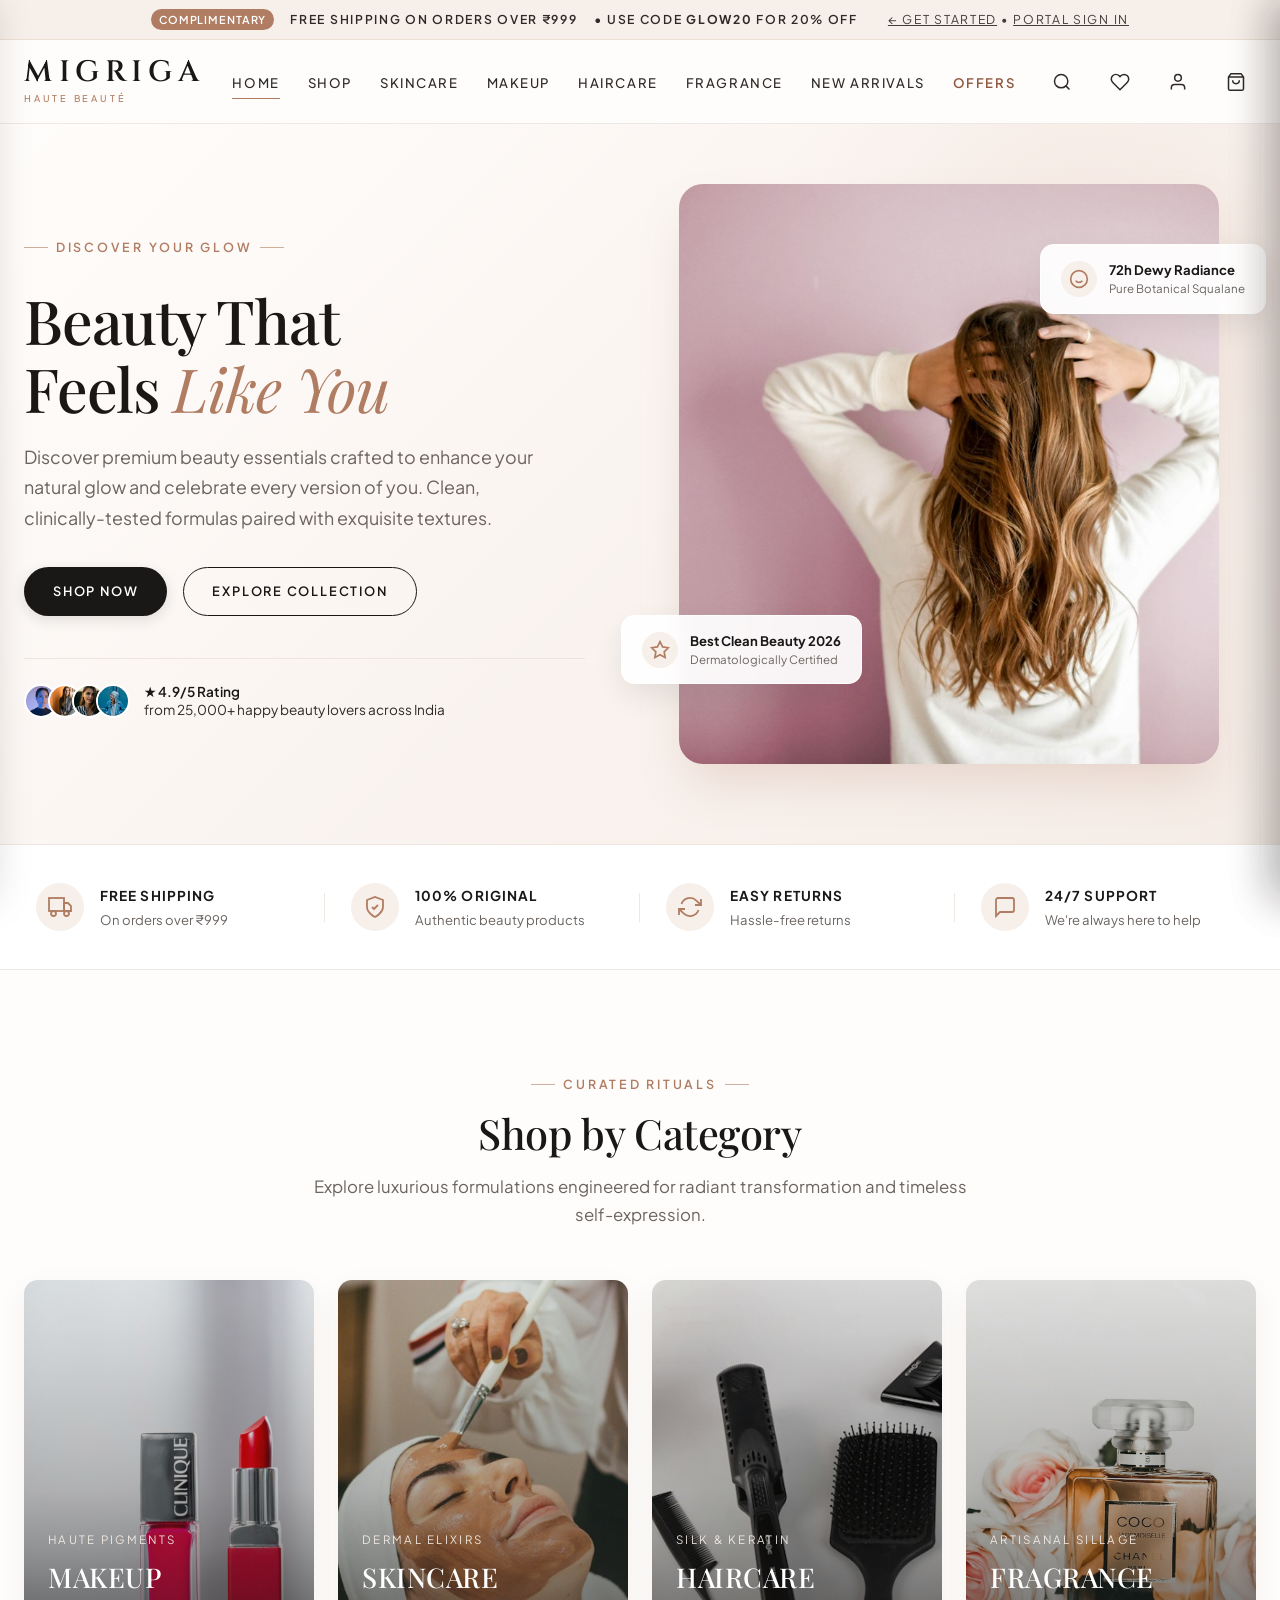
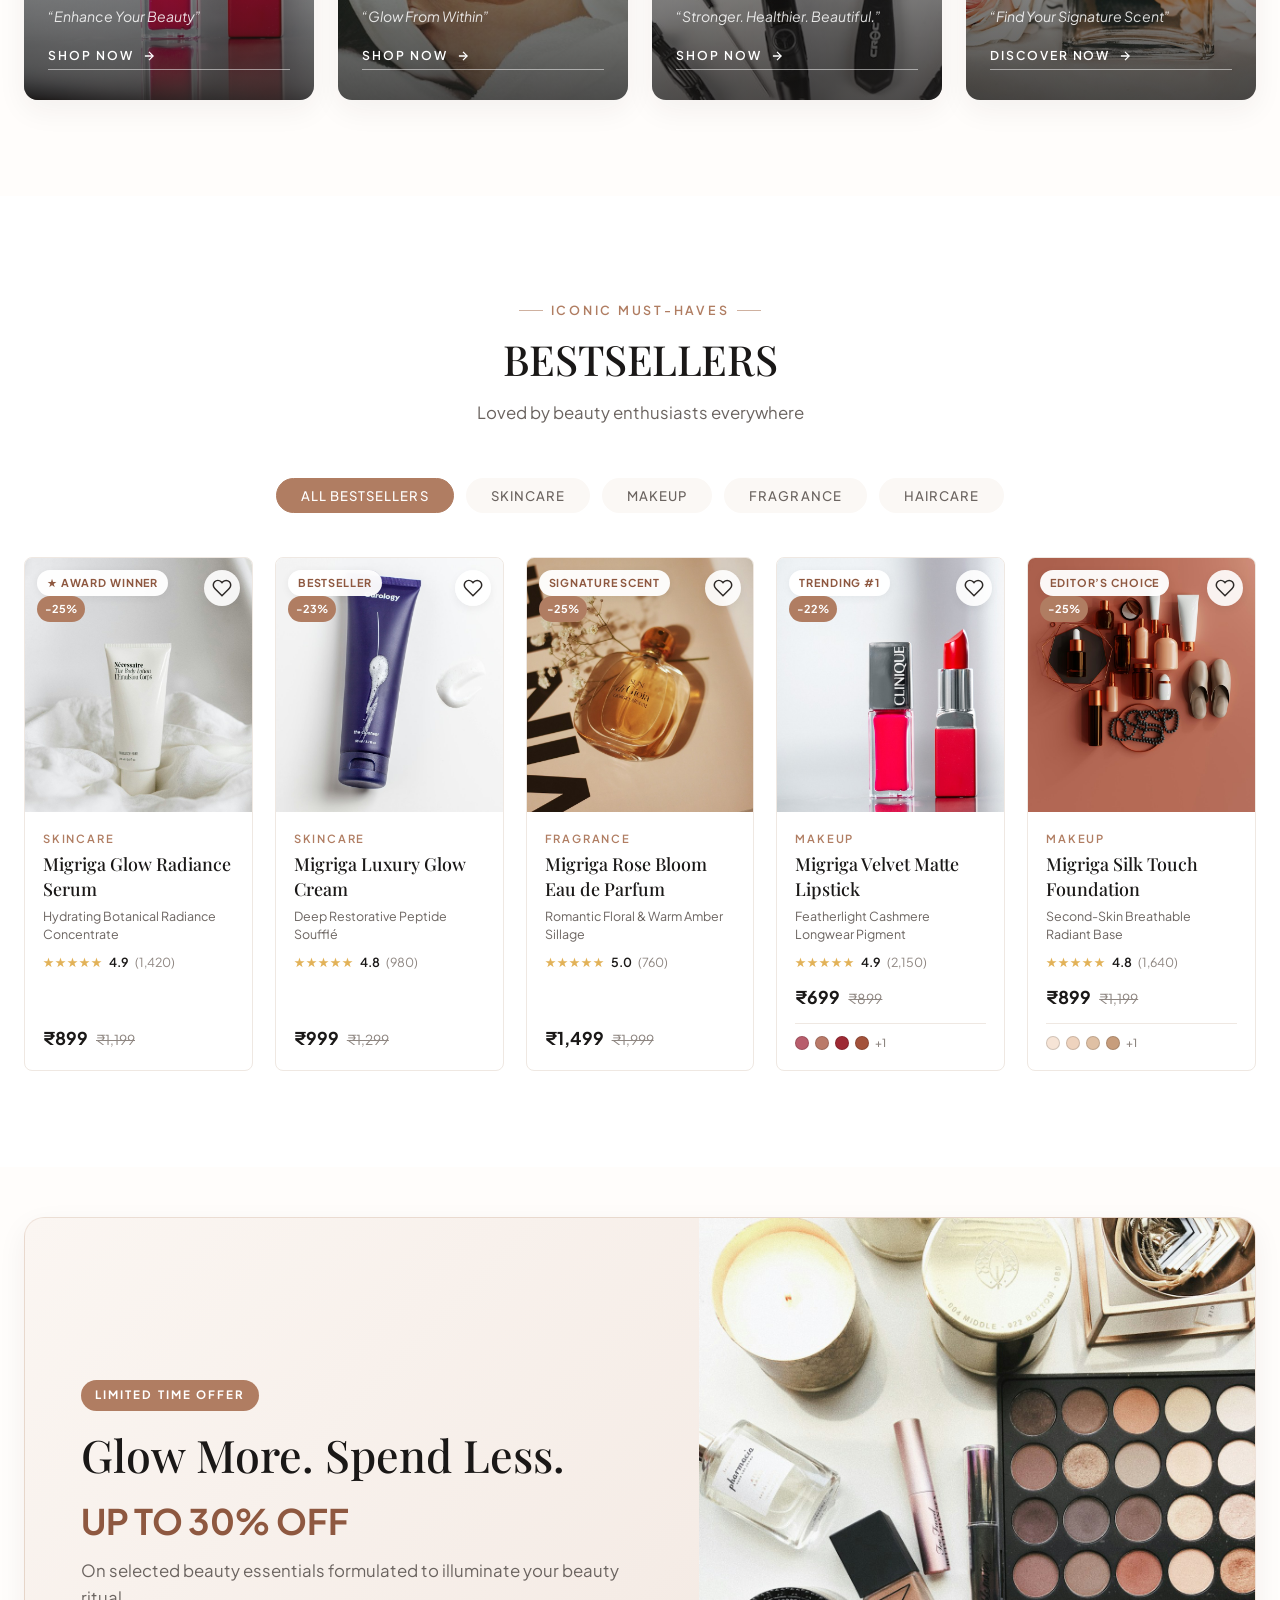
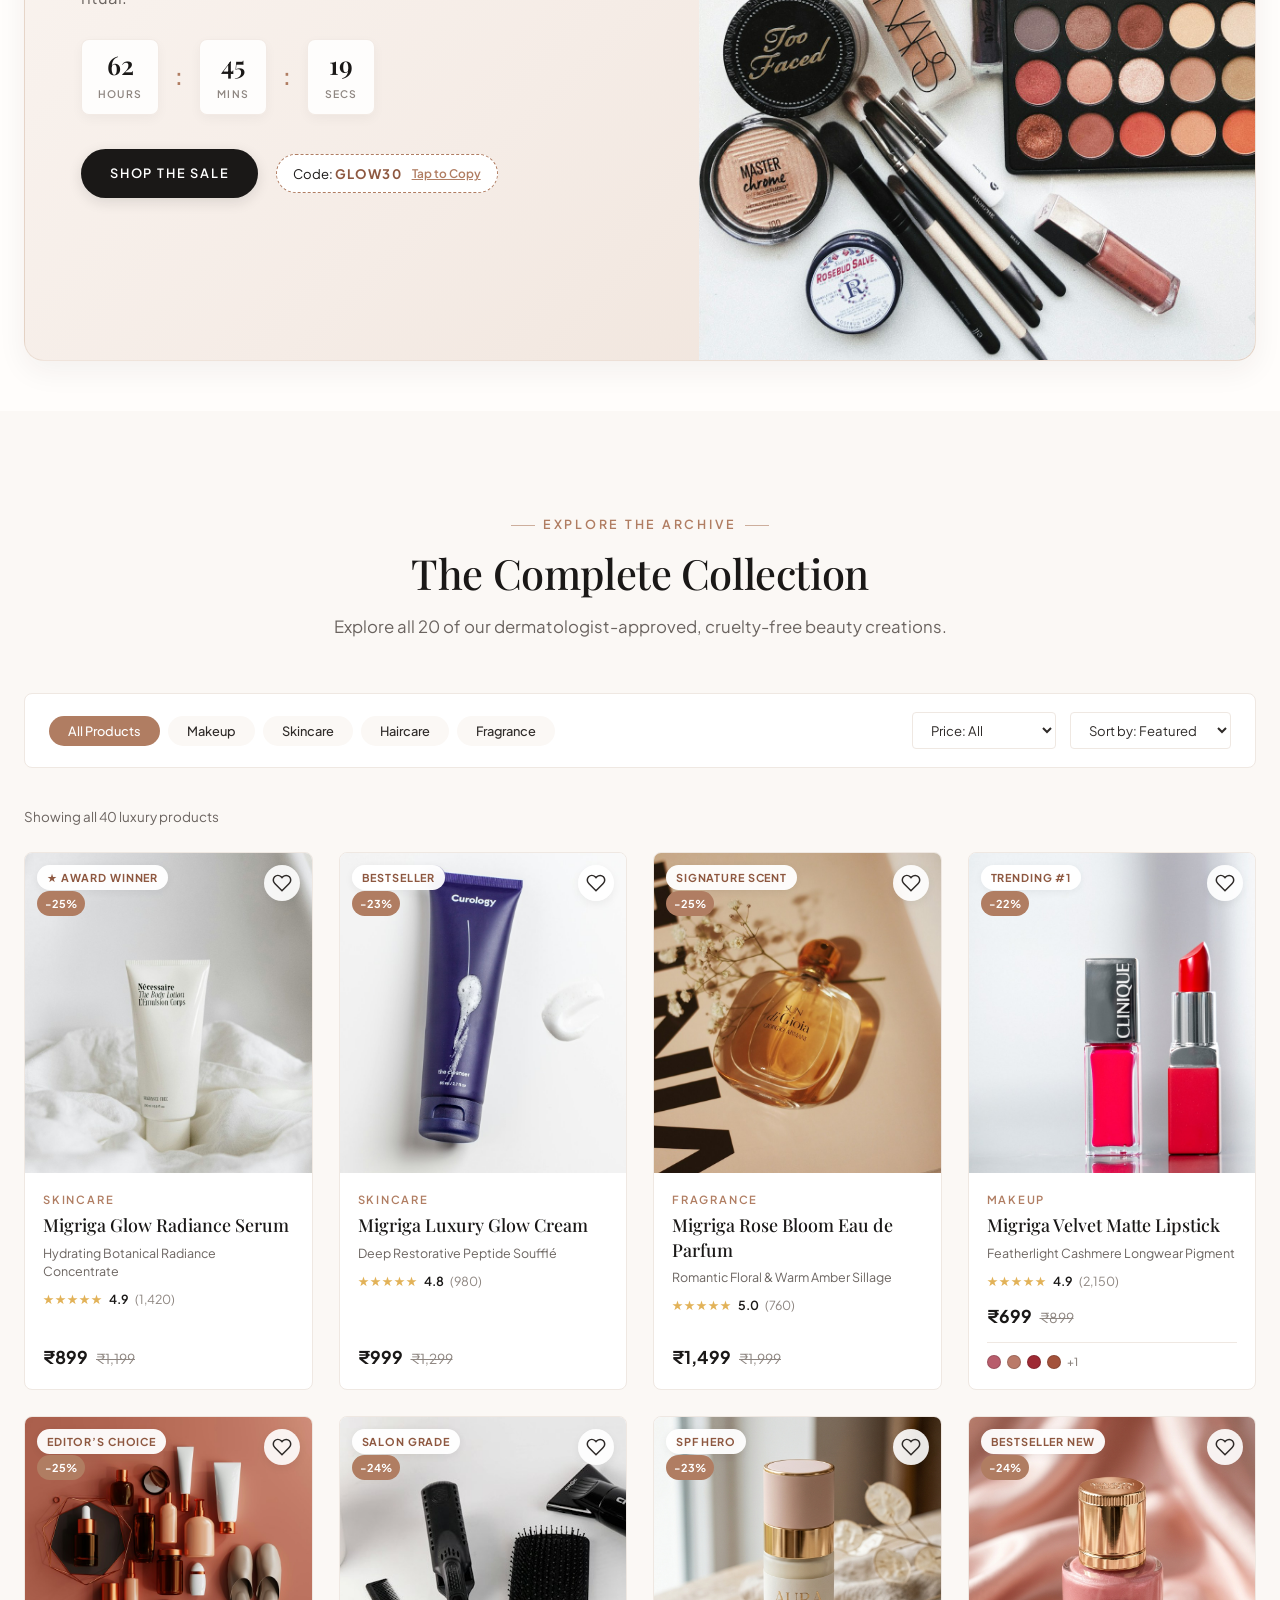
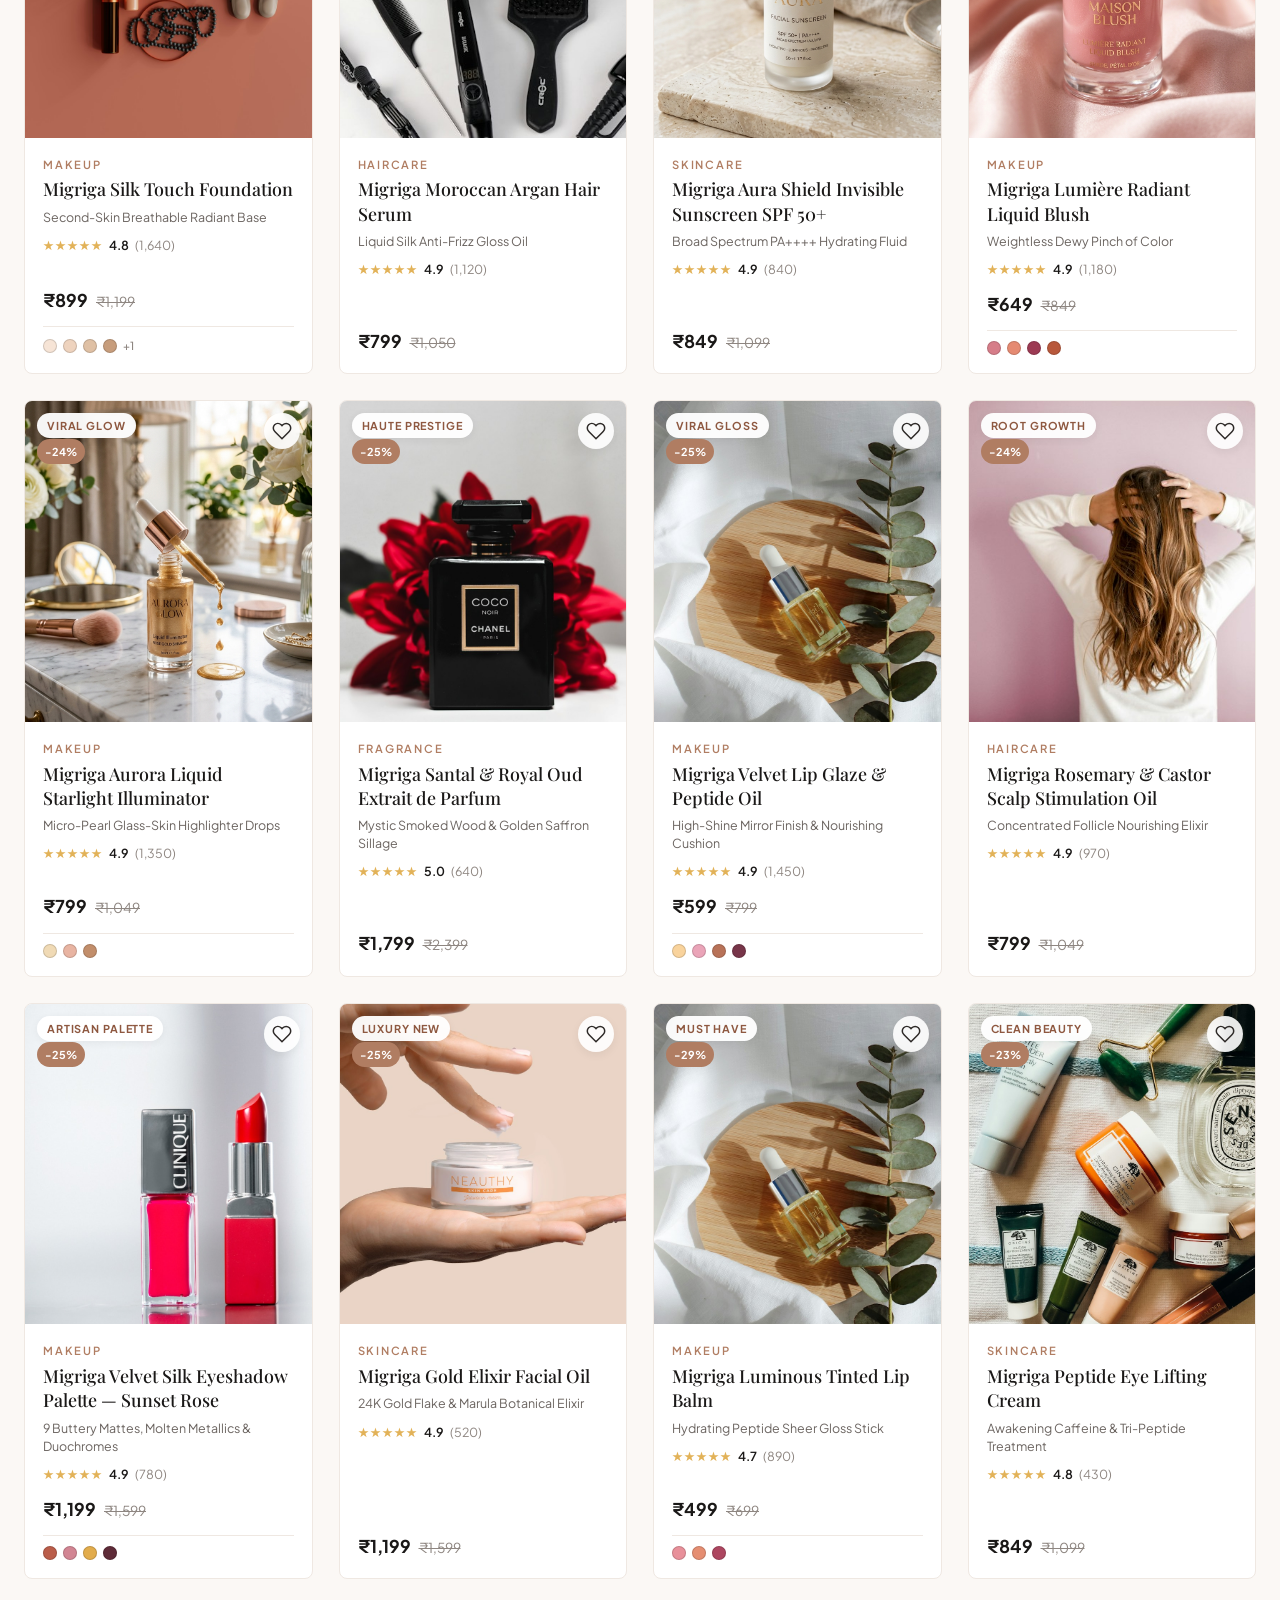
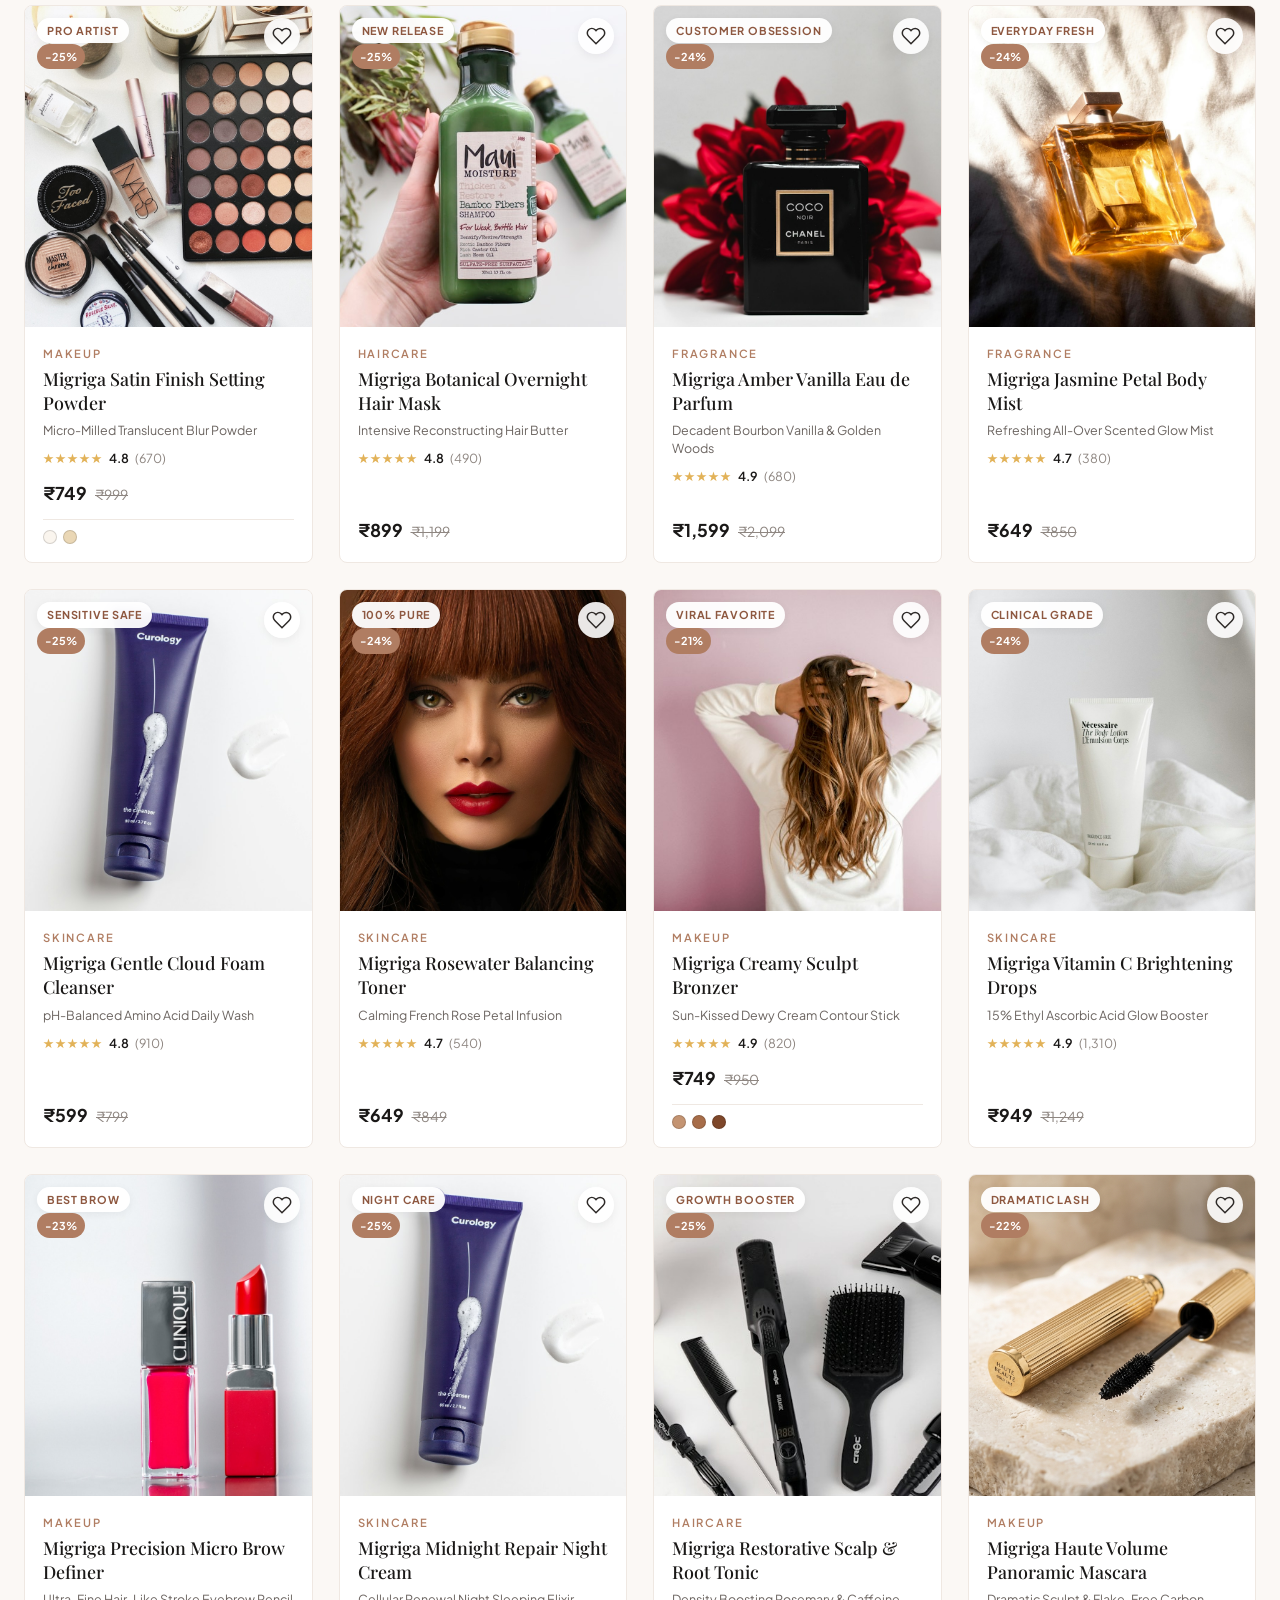
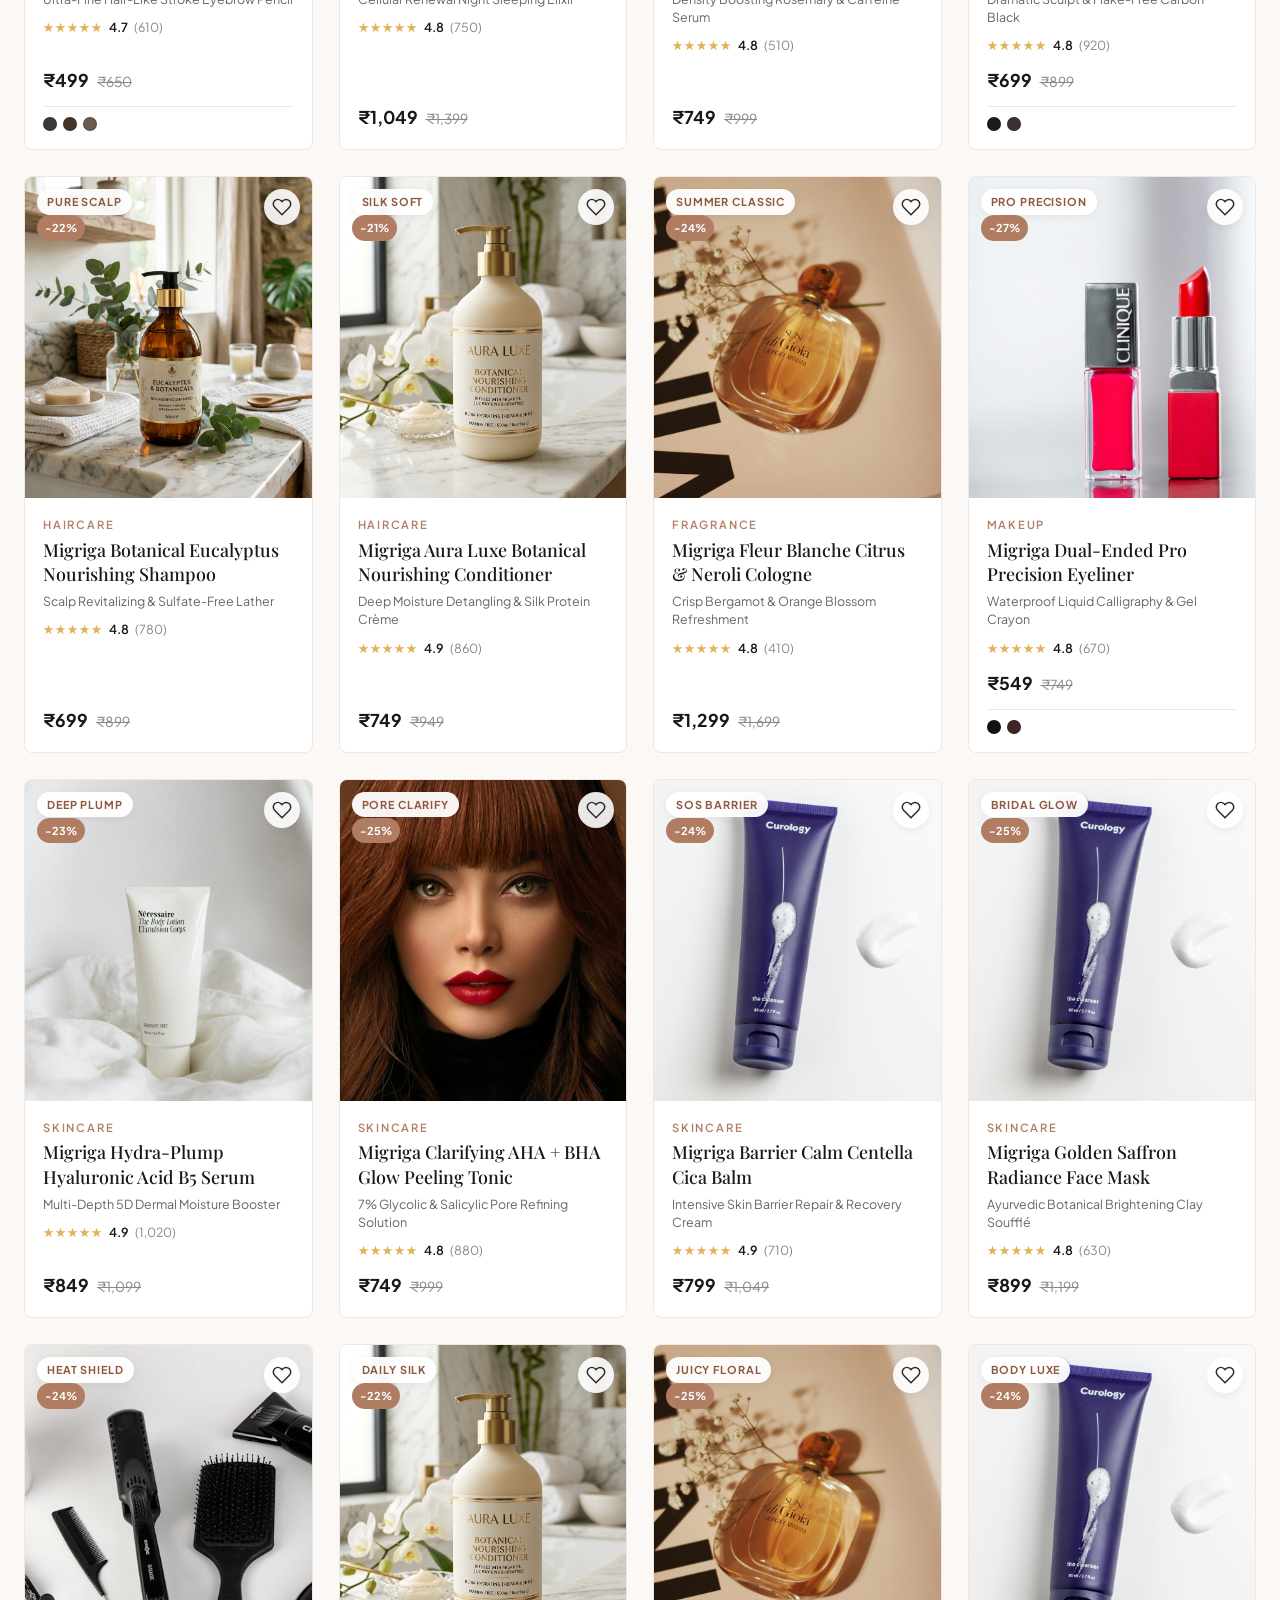
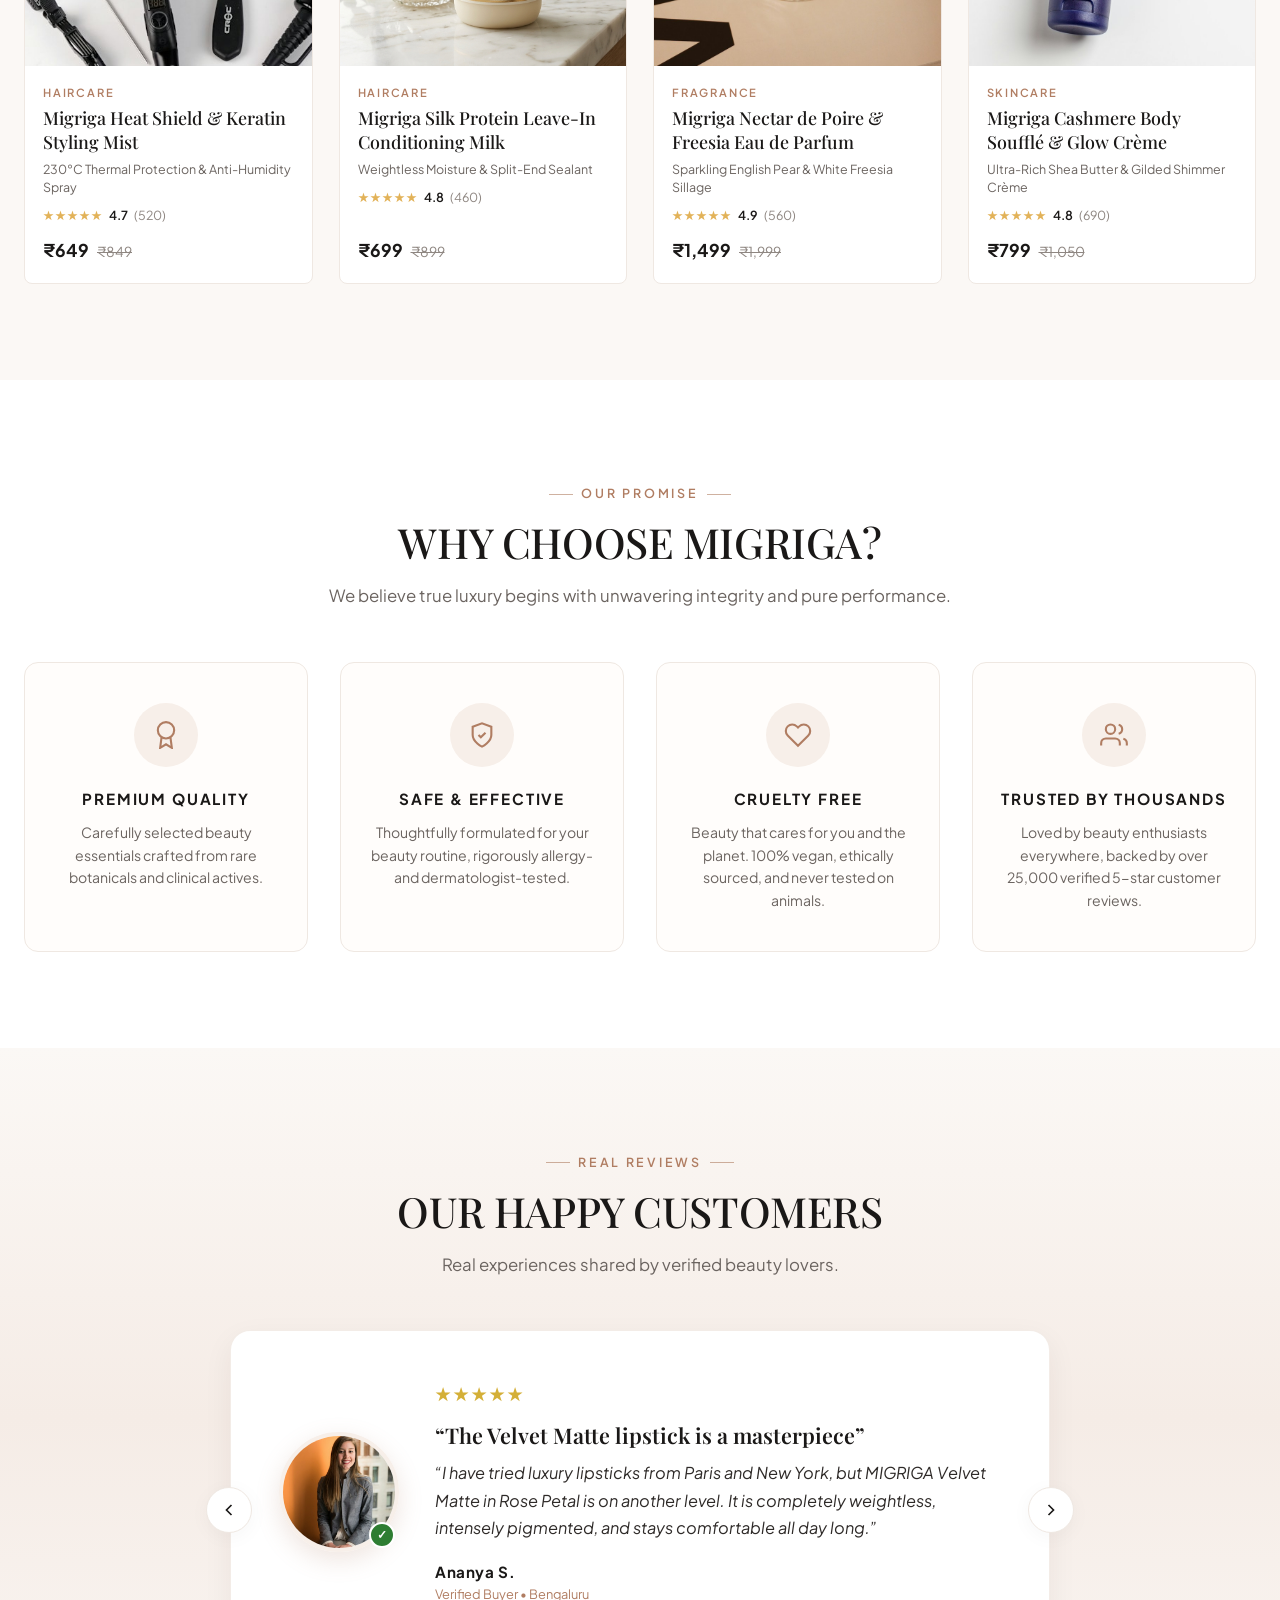
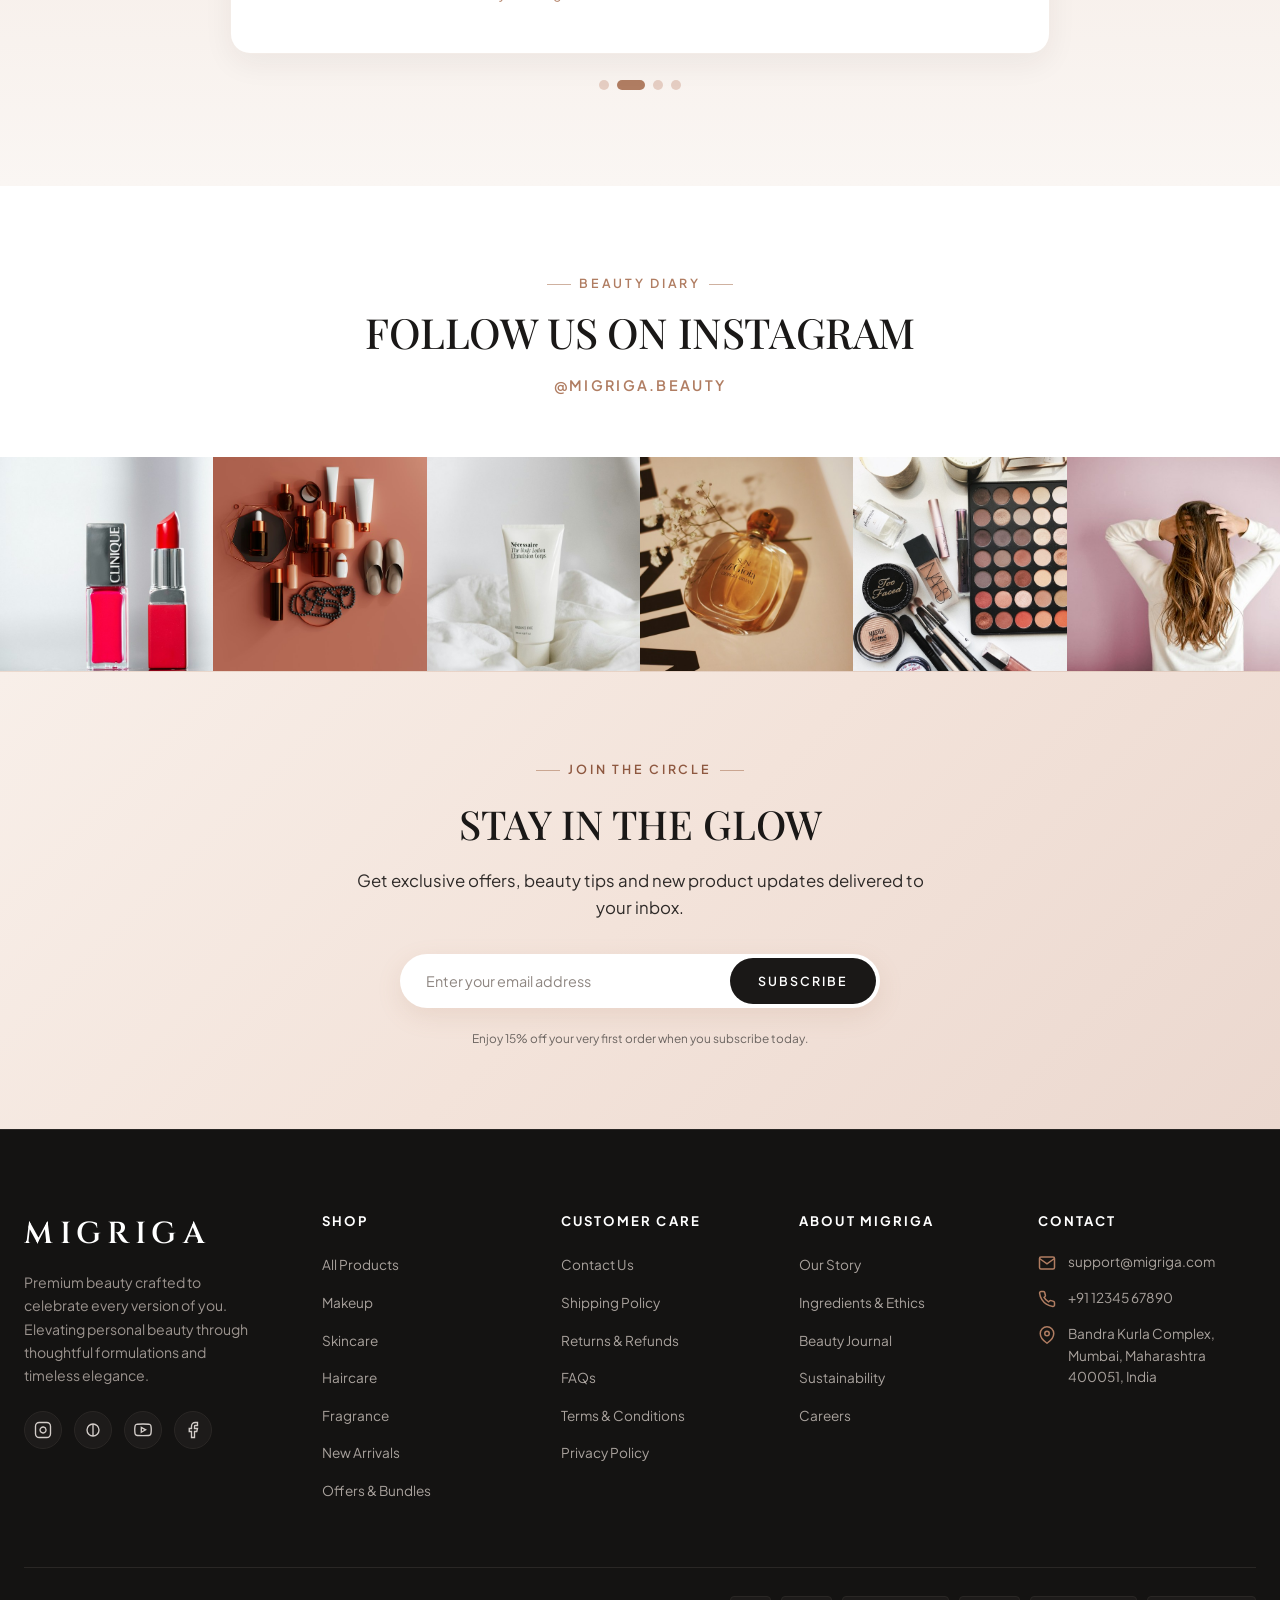
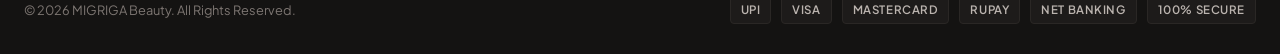
==== index.html @ 1e21fccb "Initial commit - Migriga Beauty" ====
<!DOCTYPE html>
<html lang="en">
<head>
  <meta charset="UTF-8" />
  <meta name="viewport" content="width=device-width, initial-scale=1.0" />
  <title>MIGRIGA | Haute Beauté & Premium Makeup</title>
  <meta name="description" content="Discover MIGRIGA luxury makeup, skincare, haircare, and fragrances. Crafted to enhance your natural glow with clean, high-performance formulations." />
  
  <!-- Favicon -->
  <link rel="icon" href="data:image/svg+xml,<svg xmlns=%22http://www.w3.org/2000/svg%22 viewBox=%220 0 100 100%22><text y=%22.9em%22 font-size=%2290%22>✨</text></svg>">

  <!-- Stylesheets -->
  <link rel="stylesheet" href="css/style.css" />
  <link rel="stylesheet" href="css/components.css" />
  <link rel="stylesheet" href="css/responsive.css" />
</head>
<body>

  <!-- ========================================================================
       TOP PROMOTIONAL ANNOUNCEMENT BAR
       ======================================================================== -->
  <aside class="announcement-bar" role="region" aria-label="Promotions">
    <div class="container">
      <div class="bar-inner">
        <span class="bar-tag">Complimentary</span>
        <span>FREE SHIPPING ON ORDERS OVER ₹999</span>
        <span class="desktop-only">• USE CODE <strong>GLOW20</strong> FOR 20% OFF</span>
        <span style="margin-left: 14px; font-weight: normal; opacity: 0.9;">
          <a href="/welcome.html" style="text-decoration: underline;">← Get Started</a> • 
          <a href="/login.html" style="text-decoration: underline;">Portal Sign In</a>
        </span>
      </div>
    </div>
  </aside>

  <!-- ========================================================================
       CLEAN NAVIGATION BAR
       ======================================================================== -->
  <header class="main-header" id="main-header">
    <div class="container header-container">
      <!-- Mobile Hamburger Toggle -->
      <button class="mobile-menu-btn" id="mobile-menu-toggle" aria-label="Toggle navigation menu">
        <svg width="24" height="24" viewBox="0 0 24 24" fill="none" stroke="currentColor" stroke-width="1.8">
          <line x1="3" y1="12" x2="21" y2="12"></line>
          <line x1="3" y1="6" x2="21" y2="6"></line>
          <line x1="3" y1="18" x2="21" y2="18"></line>
        </svg>
      </button>

      <!-- Brand Logo -->
      <a href="#hero" class="brand-logo-link" aria-label="MIGRIGA Beauty Homepage">
        <span class="brand-logo">MIGRIGA</span>
        <span class="brand-tagline">HAUTE BEAUTÉ</span>
      </a>

      <!-- Desktop Navigation Links -->
      <nav class="main-nav" aria-label="Primary Navigation">
        <ul class="nav-list">
          <li class="nav-item"><a href="#hero" class="nav-link active">HOME</a></li>
          <li class="nav-item"><a href="#shop" class="nav-link">SHOP</a></li>
          <li class="nav-item"><a href="#categories" class="nav-link" data-cat-trigger="skincare">SKINCARE</a></li>
          <li class="nav-item"><a href="#categories" class="nav-link" data-cat-trigger="makeup">MAKEUP</a></li>
          <li class="nav-item"><a href="#categories" class="nav-link" data-cat-trigger="haircare">HAIRCARE</a></li>
          <li class="nav-item"><a href="#categories" class="nav-link" data-cat-trigger="fragrance">FRAGRANCE</a></li>
          <li class="nav-item"><a href="#bestsellers" class="nav-link">NEW ARRIVALS</a></li>
          <li class="nav-item"><a href="#promo-banner" class="nav-link offers-link">OFFERS</a></li>
        </ul>
      </nav>

      <!-- Header Action Icons -->
      <div class="header-actions">
        <!-- Search Icon -->
        <button class="action-btn nav-search-trigger" aria-label="Search products" title="Search">
          <svg width="20" height="20" viewBox="0 0 24 24" fill="none" stroke="currentColor" stroke-width="1.8">
            <circle cx="11" cy="11" r="8"></circle>
            <line x1="21" y1="21" x2="16.65" y2="16.65"></line>
          </svg>
        </button>

        <!-- Wishlist Icon -->
        <button class="action-btn nav-wishlist-trigger" aria-label="View Wishlist" title="Wishlist">
          <svg width="20" height="20" viewBox="0 0 24 24" fill="none" stroke="currentColor" stroke-width="1.8">
            <path d="M20.84 4.61a5.5 5.5 0 0 0-7.78 0L12 5.67l-1.06-1.06a5.5 5.5 0 0 0-7.78 7.78l1.06 1.06L12 21.23l7.78-7.78 1.06-1.06a5.5 5.5 0 0 0 0-7.78z"></path>
          </svg>
          <span class="action-badge wishlist-count-badge" style="display: none;">0</span>
        </button>

        <!-- Account Icon -->
        <button class="action-btn nav-account-trigger" aria-label="My Account" title="Account">
          <svg width="20" height="20" viewBox="0 0 24 24" fill="none" stroke="currentColor" stroke-width="1.8">
            <path d="M20 21v-2a4 4 0 0 0-4-4H8a4 4 0 0 0-4 4v2"></path>
            <circle cx="12" cy="7" r="4"></circle>
          </svg>
        </button>

        <!-- Shopping Bag / Cart Icon -->
        <button class="action-btn nav-cart-trigger" aria-label="Shopping Bag" title="Shopping Bag">
          <svg width="20" height="20" viewBox="0 0 24 24" fill="none" stroke="currentColor" stroke-width="1.8">
            <path d="M6 2L3 6v14a2 2 0 0 0 2 2h14a2 2 0 0 0 2-2V6l-3-4z"></path>
            <line x1="3" y1="6" x2="21" y2="6"></line>
            <path d="M16 10a4 4 0 0 1-8 0"></path>
          </svg>
          <span class="action-badge cart-count-badge" style="display: none;">0</span>
        </button>
      </div>
    </div>
  </header>

  <main id="main-content">
    <!-- ========================================================================
         HERO SECTION
         ======================================================================== -->
    <section class="hero-section" id="hero">
      <div class="container hero-grid">
        <!-- Left Side: Editorial Typography & CTAs -->
        <div class="hero-content">
          <span class="eyebrow-text">DISCOVER YOUR GLOW</span>
          <h1 class="hero-heading">
            Beauty That <br />Feels <em>Like You</em>
          </h1>
          <p class="hero-description">
            Discover premium beauty essentials crafted to enhance your natural glow and celebrate every version of you. Clean, clinically-tested formulas paired with exquisite textures.
          </p>
          <div class="hero-cta-group">
            <a href="#bestsellers" class="btn btn-primary">SHOP NOW</a>
            <a href="#shop" class="btn btn-outline">EXPLORE COLLECTION</a>
          </div>

          <div class="hero-trust-badge">
            <div class="trust-avatars">
              <img src="assets/images/user-sarah.jpg" alt="Customer avatar" class="trust-avatar" />
              <img src="assets/images/user-ananya.jpg" alt="Customer avatar" class="trust-avatar" />
              <img src="assets/images/user-elena.jpg" alt="Customer avatar" class="trust-avatar" />
              <img src="assets/images/user-priya.jpg" alt="Customer avatar" class="trust-avatar" />
            </div>
            <div class="trust-text">
              <strong>★ 4.9/5 Rating</strong>
              <span>from 25,000+ happy beauty lovers across India</span>
            </div>
          </div>
        </div>

        <!-- Right Side: Editorial Photography & Floating Cards -->
        <div class="hero-media-wrap">
          <div class="hero-image-frame">
            <img src="assets/images/hero-model.jpg" alt="MIGRIGA Beauty Model with radiant glowing skin and luxury cosmetics" />
          </div>

          <!-- Floating Badges -->
          <div class="floating-badge badge-left">
            <div class="floating-icon">
              <svg width="20" height="20" viewBox="0 0 24 24" fill="none" stroke="currentColor" stroke-width="2">
                <path d="M12 2l3.09 6.26L22 9.27l-5 4.87 1.18 6.88L12 17.77l-6.18 3.25L7 14.14 2 9.27l6.91-1.01L12 2z"></path>
              </svg>
            </div>
            <div class="floating-info">
              <h5>Best Clean Beauty 2026</h5>
              <p>Dermatologically Certified</p>
            </div>
          </div>

          <div class="floating-badge badge-right">
            <div class="floating-icon">
              <svg width="20" height="20" viewBox="0 0 24 24" fill="none" stroke="currentColor" stroke-width="2">
                <circle cx="12" cy="12" r="10"></circle>
                <path d="M8 14s1.5 2 4 2 4-2 4-2"></path>
                <line x1="9" y1="9" x2="9.01" y2="9"></line>
                <line x1="15" y1="9" x2="15.01" y2="9"></line>
              </svg>
            </div>
            <div class="floating-info">
              <h5>72h Dewy Radiance</h5>
              <p>Pure Botanical Squalane</p>
            </div>
          </div>
        </div>
      </div>
    </section>

    <!-- ========================================================================
         USP BENEFITS STRIP
         ======================================================================== -->
    <section class="usp-section" aria-label="Brand Benefits">
      <div class="container usp-grid">
        <!-- 1. FREE SHIPPING -->
        <div class="usp-item">
          <div class="usp-icon-wrap">
            <svg width="24" height="24" viewBox="0 0 24 24" fill="none" stroke="currentColor" stroke-width="1.8">
              <rect x="1" y="3" width="15" height="13"></rect>
              <polygon points="16 8 20 8 23 11 23 16 16 16 16 8"></polygon>
              <circle cx="5.5" cy="18.5" r="2.5"></circle>
              <circle cx="18.5" cy="18.5" r="2.5"></circle>
            </svg>
          </div>
          <div class="usp-text">
            <h4>FREE SHIPPING</h4>
            <p>On orders over ₹999</p>
          </div>
        </div>

        <!-- 2. 100% ORIGINAL -->
        <div class="usp-item">
          <div class="usp-icon-wrap">
            <svg width="24" height="24" viewBox="0 0 24 24" fill="none" stroke="currentColor" stroke-width="1.8">
              <path d="M12 22s8-4 8-10V5l-8-3-8 3v7c0 6 8 10 8 10z"></path>
              <polyline points="9 12 11 14 15 10"></polyline>
            </svg>
          </div>
          <div class="usp-text">
            <h4>100% ORIGINAL</h4>
            <p>Authentic beauty products</p>
          </div>
        </div>

        <!-- 3. EASY RETURNS -->
        <div class="usp-item">
          <div class="usp-icon-wrap">
            <svg width="24" height="24" viewBox="0 0 24 24" fill="none" stroke="currentColor" stroke-width="1.8">
              <polyline points="23 4 23 10 17 10"></polyline>
              <polyline points="1 20 1 14 7 14"></polyline>
              <path d="M3.51 9a9 9 0 0 1 14.85-3.36L23 10M1 14l4.64 4.36A9 9 0 0 0 20.49 15"></path>
            </svg>
          </div>
          <div class="usp-text">
            <h4>EASY RETURNS</h4>
            <p>Hassle-free returns</p>
          </div>
        </div>

        <!-- 4. 24/7 SUPPORT -->
        <div class="usp-item">
          <div class="usp-icon-wrap">
            <svg width="24" height="24" viewBox="0 0 24 24" fill="none" stroke="currentColor" stroke-width="1.8">
              <path d="M21 15a2 2 0 0 1-2 2H7l-4 4V5a2 2 0 0 1 2-2h14a2 2 0 0 1 2 2z"></path>
            </svg>
          </div>
          <div class="usp-text">
            <h4>24/7 SUPPORT</h4>
            <p>We're always here to help</p>
          </div>
        </div>
      </div>
    </section>

    <!-- ========================================================================
         CATEGORY SECTION (4 ATTRACTIVE CARDS)
         ======================================================================== -->
    <section class="categories-section" id="categories">
      <div class="container">
        <div class="section-header">
          <span class="eyebrow-text">CURATED RITUALS</span>
          <h2 class="section-title">Shop by Category</h2>
          <p class="section-subtitle">Explore luxurious formulations engineered for radiant transformation and timeless self-expression.</p>
        </div>

        <div class="category-grid">
          <!-- 1. MAKEUP -->
          <div class="category-card" data-category="makeup">
            <img src="assets/images/cat-makeup.jpg" alt="MIGRIGA Makeup Category" loading="lazy" />
            <div class="category-card-overlay">
              <span class="cat-eyebrow">Haute Pigments</span>
              <h3 class="cat-title">MAKEUP</h3>
              <p class="cat-tagline">“Enhance Your Beauty”</p>
              <span class="cat-cta-link">
                SHOP NOW
                <svg width="14" height="14" viewBox="0 0 24 24" fill="none" stroke="currentColor" stroke-width="2.2"><line x1="5" y1="12" x2="19" y2="12"></line><polyline points="12 5 19 12 12 19"></polyline></svg>
              </span>
            </div>
          </div>

          <!-- 2. SKINCARE -->
          <div class="category-card" data-category="skincare">
            <img src="assets/images/cat-skincare.jpg" alt="MIGRIGA Skincare Category" loading="lazy" />
            <div class="category-card-overlay">
              <span class="cat-eyebrow">Dermal Elixirs</span>
              <h3 class="cat-title">SKINCARE</h3>
              <p class="cat-tagline">“Glow From Within”</p>
              <span class="cat-cta-link">
                SHOP NOW
                <svg width="14" height="14" viewBox="0 0 24 24" fill="none" stroke="currentColor" stroke-width="2.2"><line x1="5" y1="12" x2="19" y2="12"></line><polyline points="12 5 19 12 12 19"></polyline></svg>
              </span>
            </div>
          </div>

          <!-- 3. HAIRCARE -->
          <div class="category-card" data-category="haircare">
            <img src="assets/images/cat-haircare.jpg" alt="MIGRIGA Haircare Category" loading="lazy" />
            <div class="category-card-overlay">
              <span class="cat-eyebrow">Silk & Keratin</span>
              <h3 class="cat-title">HAIRCARE</h3>
              <p class="cat-tagline">“Stronger. Healthier. Beautiful.”</p>
              <span class="cat-cta-link">
                SHOP NOW
                <svg width="14" height="14" viewBox="0 0 24 24" fill="none" stroke="currentColor" stroke-width="2.2"><line x1="5" y1="12" x2="19" y2="12"></line><polyline points="12 5 19 12 12 19"></polyline></svg>
              </span>
            </div>
          </div>

          <!-- 4. FRAGRANCE -->
          <div class="category-card" data-category="fragrance">
            <img src="assets/images/cat-fragrance.jpg" alt="MIGRIGA Fragrance Category" loading="lazy" />
            <div class="category-card-overlay">
              <span class="cat-eyebrow">Artisanal Sillage</span>
              <h3 class="cat-title">FRAGRANCE</h3>
              <p class="cat-tagline">“Find Your Signature Scent”</p>
              <span class="cat-cta-link">
                DISCOVER NOW
                <svg width="14" height="14" viewBox="0 0 24 24" fill="none" stroke="currentColor" stroke-width="2.2"><line x1="5" y1="12" x2="19" y2="12"></line><polyline points="12 5 19 12 12 19"></polyline></svg>
              </span>
            </div>
          </div>
        </div>
      </div>
    </section>

    <!-- ========================================================================
         BESTSELLERS SECTION (5 ICONIC PRODUCTS)
         ======================================================================== -->
    <section class="bestsellers-section" id="bestsellers">
      <div class="container">
        <div class="section-header">
          <span class="eyebrow-text">ICONIC MUST-HAVES</span>
          <h2 class="section-title">BESTSELLERS</h2>
          <p class="section-subtitle">Loved by beauty enthusiasts everywhere</p>
        </div>

        <!-- Filter Pill Tabs -->
        <div class="bestsellers-filter-nav">
          <button class="bestseller-tab active" data-category="all">All Bestsellers</button>
          <button class="bestseller-tab" data-category="skincare">Skincare</button>
          <button class="bestseller-tab" data-category="makeup">Makeup</button>
          <button class="bestseller-tab" data-category="fragrance">Fragrance</button>
          <button class="bestseller-tab" data-category="haircare">Haircare</button>
        </div>

        <!-- 5-Product Bestsellers Grid -->
        <div class="bestsellers-grid" id="bestsellers-grid">
          <!-- Rendered via JavaScript -->
        </div>
      </div>
    </section>

    <!-- ========================================================================
         PROMOTIONAL BANNER SECTION
         ======================================================================== -->
    <section class="promo-banner-section" id="promo-banner">
      <div class="container">
        <div class="promo-banner-card">
          <!-- Left Content -->
          <div class="promo-banner-content">
            <span class="promo-badge-tag">LIMITED TIME OFFER</span>
            <h2 class="promo-heading">Glow More. Spend Less.</h2>
            <div class="promo-discount-highlight">UP TO 30% OFF</div>
            <p class="promo-subtext">On selected beauty essentials formulated to illuminate your beauty ritual.</p>

            <!-- Live Countdown Timer -->
            <div class="promo-countdown">
              <div class="timer-box">
                <span class="timer-digit" id="timer-hours">48</span>
                <span class="timer-label">Hours</span>
              </div>
              <span class="timer-sep">:</span>
              <div class="timer-box">
                <span class="timer-digit" id="timer-mins">35</span>
                <span class="timer-label">Mins</span>
              </div>
              <span class="timer-sep">:</span>
              <div class="timer-box">
                <span class="timer-digit" id="timer-secs">20</span>
                <span class="timer-label">Secs</span>
              </div>
            </div>

            <!-- Actions -->
            <div class="promo-actions-group">
              <a href="#shop" class="btn btn-primary">SHOP THE SALE</a>
              <div class="promo-coupon-pill">
                <span>Code: <strong>GLOW30</strong></span>
                <button class="copy-coupon-btn" data-coupon="GLOW30">Tap to Copy</button>
              </div>
            </div>
          </div>

          <!-- Right Flat-lay Image -->
          <div class="promo-banner-media">
            <img src="assets/images/promo-banner.jpg" alt="Luxury cosmetics flat lay with powders, lipsticks and brushes" loading="lazy" />
          </div>
        </div>
      </div>
    </section>

    <!-- ========================================================================
         FULL SHOP / EXPANDED CATALOG SECTION
         ======================================================================== -->
    <section class="shop-section" id="shop">
      <div class="container">
        <div class="section-header">
          <span class="eyebrow-text">EXPLORE THE ARCHIVE</span>
          <h2 class="section-title">The Complete Collection</h2>
          <p class="section-subtitle">Explore all 20 of our dermatologist-approved, cruelty-free beauty creations.</p>
        </div>

        <!-- Filter & Sort Bar -->
        <div class="shop-controls-bar">
          <div class="catalog-filters">
            <button class="catalog-filter-btn active" data-filter="all">All Products</button>
            <button class="catalog-filter-btn" data-filter="makeup">Makeup</button>
            <button class="catalog-filter-btn" data-filter="skincare">Skincare</button>
            <button class="catalog-filter-btn" data-filter="haircare">Haircare</button>
            <button class="catalog-filter-btn" data-filter="fragrance">Fragrance</button>
          </div>

          <div class="shop-sort-controls">
            <select class="shop-select-filter" id="catalog-price-filter">
              <option value="all">Price: All</option>
              <option value="under-800">Under ₹800</option>
              <option value="800-1200">₹800 – ₹1,200</option>
              <option value="over-1200">Over ₹1,200</option>
            </select>

            <select class="shop-select-filter" id="catalog-sort-select">
              <option value="featured">Sort by: Featured</option>
              <option value="price-low">Price: Low to High</option>
              <option value="price-high">Price: High to Low</option>
              <option value="rating">Highest Rated</option>
            </select>
          </div>
        </div>

        <div id="shop-results-count" class="shop-results-count" style="margin-bottom: 24px; font-size: 0.84rem; color: var(--text-muted);">
          Showing 20 luxury products
        </div>

        <!-- Full Products Grid -->
        <div class="full-shop-grid" id="full-shop-grid">
          <!-- Rendered via JavaScript -->
        </div>
      </div>
    </section>

    <!-- ========================================================================
         WHY CHOOSE MIGRIGA SECTION (4 COLUMNS)
         ======================================================================== -->
    <section class="why-migriga-section" id="why-migriga">
      <div class="container">
        <div class="section-header">
          <span class="eyebrow-text">OUR PROMISE</span>
          <h2 class="section-title">WHY CHOOSE MIGRIGA?</h2>
          <p class="section-subtitle">We believe true luxury begins with unwavering integrity and pure performance.</p>
        </div>

        <div class="why-grid">
          <!-- 1. PREMIUM QUALITY -->
          <div class="why-card">
            <div class="why-icon-bubble">
              <svg width="28" height="28" viewBox="0 0 24 24" fill="none" stroke="currentColor" stroke-width="1.8">
                <circle cx="12" cy="8" r="7"></circle>
                <polyline points="8.21 13.89 7 23 12 20 17 23 15.79 13.88"></polyline>
              </svg>
            </div>
            <h3>PREMIUM QUALITY</h3>
            <p>Carefully selected beauty essentials crafted from rare botanicals and clinical actives.</p>
          </div>

          <!-- 2. SAFE & EFFECTIVE -->
          <div class="why-card">
            <div class="why-icon-bubble">
              <svg width="28" height="28" viewBox="0 0 24 24" fill="none" stroke="currentColor" stroke-width="1.8">
                <path d="M12 22s8-4 8-10V5l-8-3-8 3v7c0 6 8 10 8 10z"></path>
                <path d="M9 12l2 2 4-4"></path>
              </svg>
            </div>
            <h3>SAFE & EFFECTIVE</h3>
            <p>Thoughtfully formulated for your beauty routine, rigorously allergy- and dermatologist-tested.</p>
          </div>

          <!-- 3. CRUELTY FREE -->
          <div class="why-card">
            <div class="why-icon-bubble">
              <svg width="28" height="28" viewBox="0 0 24 24" fill="none" stroke="currentColor" stroke-width="1.8">
                <path d="M20.84 4.61a5.5 5.5 0 0 0-7.78 0L12 5.67l-1.06-1.06a5.5 5.5 0 0 0-7.78 7.78l1.06 1.06L12 21.23l7.78-7.78 1.06-1.06a5.5 5.5 0 0 0 0-7.78z"></path>
              </svg>
            </div>
            <h3>CRUELTY FREE</h3>
            <p>Beauty that cares for you and the planet. 100% vegan, ethically sourced, and never tested on animals.</p>
          </div>

          <!-- 4. TRUSTED BY THOUSANDS -->
          <div class="why-card">
            <div class="why-icon-bubble">
              <svg width="28" height="28" viewBox="0 0 24 24" fill="none" stroke="currentColor" stroke-width="1.8">
                <path d="M17 21v-2a4 4 0 0 0-4-4H5a4 4 0 0 0-4 4v2"></path>
                <circle cx="9" cy="7" r="4"></circle>
                <path d="M23 21v-2a4 4 0 0 0-3-3.87"></path>
                <path d="M16 3.13a4 4 0 0 1 0 7.75"></path>
              </svg>
            </div>
            <h3>TRUSTED BY THOUSANDS</h3>
            <p>Loved by beauty enthusiasts everywhere, backed by over 25,000 verified 5-star customer reviews.</p>
          </div>
        </div>
      </div>
    </section>

    <!-- ========================================================================
         CUSTOMER TESTIMONIALS SECTION (SOFT BLUSH CAROUSEL)
         ======================================================================== -->
    <section class="testimonials-section" id="testimonials">
      <div class="container">
        <div class="section-header">
          <span class="eyebrow-text">REAL REVIEWS</span>
          <h2 class="section-title">OUR HAPPY CUSTOMERS</h2>
          <p class="section-subtitle">Real experiences shared by verified beauty lovers.</p>
        </div>

        <div class="testimonial-carousel-container">
          <button class="slider-arrow-btn slider-prev" id="testimonial-prev-btn" aria-label="Previous testimonial">
            <svg width="20" height="20" viewBox="0 0 24 24" fill="none" stroke="currentColor" stroke-width="2"><polyline points="15 18 9 12 15 6"></polyline></svg>
          </button>

          <div class="testimonial-card-frame">
            <div class="testimonial-card-inner" id="testimonial-card-inner">
              <!-- Rendered via JavaScript -->
            </div>
          </div>

          <button class="slider-arrow-btn slider-next" id="testimonial-next-btn" aria-label="Next testimonial">
            <svg width="20" height="20" viewBox="0 0 24 24" fill="none" stroke="currentColor" stroke-width="2"><polyline points="9 18 15 12 9 6"></polyline></svg>
          </button>

          <div class="slider-dots-container" id="testimonial-dots"></div>
        </div>
      </div>
    </section>

    <!-- ========================================================================
         INSTAGRAM SECTION (6-IMAGE GALLERY)
         ======================================================================== -->
    <section class="instagram-section" id="instagram">
      <div class="container">
        <div class="section-header" style="margin-bottom: 24px;">
          <span class="eyebrow-text">BEAUTY DIARY</span>
          <h2 class="section-title">FOLLOW US ON INSTAGRAM</h2>
          <a href="https://instagram.com" target="_blank" rel="noopener" class="insta-handle">@MIGRIGA.BEAUTY</a>
        </div>
      </div>

      <!-- 6-Image Instagram Feed (Lipstick, Foundation, Skincare, Perfume, Flat lay, Model) -->
      <div class="instagram-gallery-grid" id="instagram-gallery-grid">
        <!-- Rendered via JavaScript -->
      </div>
    </section>

    <!-- ========================================================================
         NEWSLETTER SECTION (FULL WIDTH BLUSH/PINK)
         ======================================================================== -->
    <section class="newsletter-section" id="newsletter">
      <div class="container">
        <div class="newsletter-content">
          <span class="eyebrow-text" style="color: var(--color-rose-gold-dark);">JOIN THE CIRCLE</span>
          <h2 class="newsletter-title">STAY IN THE GLOW</h2>
          <p class="newsletter-text">Get exclusive offers, beauty tips and new product updates delivered to your inbox.</p>
          
          <form class="newsletter-form-group" id="newsletter-form">
            <input type="email" id="newsletter-email" class="newsletter-input" placeholder="Enter your email address" required />
            <button type="submit" class="newsletter-btn">SUBSCRIBE</button>
          </form>

          <span class="newsletter-note">Enjoy 15% off your very first order when you subscribe today.</span>
        </div>
      </div>
    </section>
  </main>

  <!-- ========================================================================
       PREMIUM DARK CHARCOAL/BLACK FOOTER
       ======================================================================== -->
  <footer class="main-footer" id="footer">
    <div class="container">
      <div class="footer-top-grid">
        <!-- Left Brand Column -->
        <div class="footer-brand-col">
          <a href="#hero" class="footer-logo">MIGRIGA</a>
          <p class="footer-brand-desc">
            Premium beauty crafted to celebrate every version of you. Elevating personal beauty through thoughtful formulations and timeless elegance.
          </p>
          <div class="social-links">
            <a href="#" class="social-link" aria-label="Instagram">
              <svg width="18" height="18" viewBox="0 0 24 24" fill="none" stroke="currentColor" stroke-width="1.8"><rect x="2" y="2" width="20" height="20" rx="5" ry="5"></rect><path d="M16 11.37A4 4 0 1 1 12.63 8 4 4 0 0 1 16 11.37z"></path><line x1="17.5" y1="6.5" x2="17.51" y2="6.5"></line></svg>
            </a>
            <a href="#" class="social-link" aria-label="Pinterest">
              <svg width="18" height="18" viewBox="0 0 24 24" fill="none" stroke="currentColor" stroke-width="1.8"><line x1="12" y1="4" x2="12" y2="20"></line><circle cx="12" cy="12" r="8"></circle></svg>
            </a>
            <a href="#" class="social-link" aria-label="YouTube">
              <svg width="18" height="18" viewBox="0 0 24 24" fill="none" stroke="currentColor" stroke-width="1.8"><path d="M22.54 6.42a2.78 2.78 0 0 0-1.94-2C18.88 4 12 4 12 4s-6.88 0-8.6.46a2.78 2.78 0 0 0-1.94 2A29 29 0 0 0 1 11.75a29 29 0 0 0 .46 5.33A2.78 2.78 0 0 0 3.4 19c1.72.46 8.6.46 8.6.46s6.88 0 8.6-.46a2.78 2.78 0 0 0 1.94-2 29 29 0 0 0 .46-5.25 29 29 0 0 0-.46-5.33z"></path><polygon points="9.75 15.02 15.5 11.75 9.75 8.48 9.75 15.02"></polygon></svg>
            </a>
            <a href="#" class="social-link" aria-label="Facebook">
              <svg width="18" height="18" viewBox="0 0 24 24" fill="none" stroke="currentColor" stroke-width="1.8"><path d="M18 2h-3a5 5 0 0 0-5 5v3H7v4h3v8h4v-8h3l1-4h-4V7a1 1 0 0 1 1-1h3z"></path></svg>
            </a>
          </div>
        </div>

        <!-- Column 1: SHOP -->
        <div class="footer-links-col">
          <h4 class="footer-col-title">SHOP</h4>
          <ul class="footer-links-list">
            <li><a href="#shop">All Products</a></li>
            <li><a href="#shop" onclick="currentCatalogCategory='makeup'; renderCatalogProducts();">Makeup</a></li>
            <li><a href="#shop" onclick="currentCatalogCategory='skincare'; renderCatalogProducts();">Skincare</a></li>
            <li><a href="#shop" onclick="currentCatalogCategory='haircare'; renderCatalogProducts();">Haircare</a></li>
            <li><a href="#shop" onclick="currentCatalogCategory='fragrance'; renderCatalogProducts();">Fragrance</a></li>
            <li><a href="#bestsellers">New Arrivals</a></li>
            <li><a href="#promo-banner">Offers & Bundles</a></li>
          </ul>
        </div>

        <!-- Column 2: CUSTOMER CARE -->
        <div class="footer-links-col">
          <h4 class="footer-col-title">CUSTOMER CARE</h4>
          <ul class="footer-links-list">
            <li><a href="#footer" onclick="ToastManager.show('Customer support available 24/7 at support@migriga.com', 'info');">Contact Us</a></li>
            <li><a href="#footer" onclick="ToastManager.show('Free shipping across India on orders above ₹999.', 'info');">Shipping Policy</a></li>
            <li><a href="#footer" onclick="ToastManager.show('14-day hassle free returns on authentic items.', 'info');">Returns & Refunds</a></li>
            <li><a href="#footer">FAQs</a></li>
            <li><a href="#footer">Terms & Conditions</a></li>
            <li><a href="#footer">Privacy Policy</a></li>
          </ul>
        </div>

        <!-- Column 3: ABOUT MIGRIGA -->
        <div class="footer-links-col">
          <h4 class="footer-col-title">ABOUT MIGRIGA</h4>
          <ul class="footer-links-list">
            <li><a href="#why-migriga">Our Story</a></li>
            <li><a href="#why-migriga">Ingredients & Ethics</a></li>
            <li><a href="#testimonials">Beauty Journal</a></li>
            <li><a href="#footer">Sustainability</a></li>
            <li><a href="#footer">Careers</a></li>
          </ul>
        </div>

        <!-- Column 4: CONTACT -->
        <div class="footer-links-col footer-contact-col">
          <h4 class="footer-col-title">CONTACT</h4>
          <div class="footer-contact-info">
            <div class="contact-row">
              <svg width="18" height="18" viewBox="0 0 24 24" fill="none" stroke="currentColor" stroke-width="2"><path d="M4 4h16c1.1 0 2 .9 2 2v12c0 1.1-.9 2-2 2H4c-1.1 0-2-.9-2-2V6c0-1.1.9-2 2-2z"></path><polyline points="22,6 12,13 2,6"></polyline></svg>
              <span>support@migriga.com</span>
            </div>
            <div class="contact-row">
              <svg width="18" height="18" viewBox="0 0 24 24" fill="none" stroke="currentColor" stroke-width="2"><path d="M22 16.92v3a2 2 0 0 1-2.18 2 19.79 19.79 0 0 1-8.63-3.07 19.5 19.5 0 0 1-6-6 19.79 19.79 0 0 1-3.07-8.67A2 2 0 0 1 4.11 2h3a2 2 0 0 1 2 1.72 12.84 12.84 0 0 0 .7 2.81 2 2 0 0 1-.45 2.11L8.09 9.91a16 16 0 0 0 6 6l1.27-1.27a2 2 0 0 1 2.11-.45 12.84 12.84 0 0 0 2.81.7A2 2 0 0 1 22 16.92z"></path></svg>
              <span>+91 12345 67890</span>
            </div>
            <div class="contact-row">
              <svg width="18" height="18" viewBox="0 0 24 24" fill="none" stroke="currentColor" stroke-width="2"><path d="M21 10c0 7-9 13-9 13s-9-6-9-13a9 9 0 0 1 18 0z"></path><circle cx="12" cy="10" r="3"></circle></svg>
              <span>Bandra Kurla Complex, Mumbai, Maharashtra 400051, India</span>
            </div>
          </div>
        </div>
      </div>

      <!-- Bottom Strip -->
      <div class="footer-bottom-strip">
        <div class="copyright-text">
          © 2026 MIGRIGA Beauty. All Rights Reserved.
        </div>
        <div class="payment-badges-row">
          <span class="payment-pill">UPI</span>
          <span class="payment-pill">VISA</span>
          <span class="payment-pill">MASTERCARD</span>
          <span class="payment-pill">RUPAY</span>
          <span class="payment-pill">NET BANKING</span>
          <span class="payment-pill">100% SECURE</span>
        </div>
      </div>
    </div>
  </footer>

  <!-- ========================================================================
       MODALS & DRAWERS
       ======================================================================== -->

  <!-- Global Backdrop -->
  <div class="global-backdrop" id="global-backdrop"></div>

  <!-- 1. CART DRAWER -->
  <aside class="luxury-drawer" id="cart-drawer" role="dialog" aria-label="Shopping Bag">
    <div class="drawer-header">
      <h3>Shopping Bag</h3>
      <button class="drawer-close-btn" aria-label="Close cart">&times;</button>
    </div>

    <!-- Free shipping progress bar -->
    <div class="free-shipping-progress"></div>

    <div class="drawer-body">
      <div class="drawer-items-list">
        <!-- Rendered via JavaScript -->
      </div>
    </div>

    <div class="drawer-footer">
      <div class="cart-coupon-section">
        <!-- Coupon Form rendered via JS -->
      </div>

      <div class="cart-summary-breakdown">
        <div class="summary-row">
          <span>Subtotal</span>
          <span class="summary-subtotal">₹0</span>
        </div>
        <div class="summary-row summary-discount-row" style="display: none; color: #2E7D32;">
          <span>Discount Applied</span>
          <span class="summary-discount">-₹0</span>
        </div>
        <div class="summary-row">
          <span>Estimated Shipping</span>
          <span class="summary-shipping">FREE</span>
        </div>
        <div class="summary-row total-row">
          <span>Total</span>
          <span class="summary-total">₹0</span>
        </div>
      </div>

      <button class="btn btn-primary btn-block" id="btn-proceed-checkout">
        PROCEED TO CHECKOUT
      </button>
    </div>
  </aside>

  <!-- 2. WISHLIST DRAWER -->
  <aside class="luxury-drawer" id="wishlist-drawer" role="dialog" aria-label="Your Wishlist">
    <div class="drawer-header">
      <h3>My Wishlist</h3>
      <button class="drawer-close-btn" aria-label="Close wishlist">&times;</button>
    </div>
    <div class="drawer-body">
      <div class="drawer-items-list">
        <!-- Rendered via JavaScript -->
      </div>
    </div>
  </aside>

  <!-- 3. MOBILE MENU DRAWER -->
  <aside class="luxury-drawer mobile-menu-drawer" id="mobile-menu-drawer" role="dialog" aria-label="Mobile Navigation">
    <div class="drawer-header">
      <span class="brand-logo" style="font-size: 1.4rem;">MIGRIGA</span>
      <button class="drawer-close-btn" aria-label="Close menu">&times;</button>
    </div>
    <div class="drawer-body">
      <nav class="mobile-nav-links">
        <a href="#hero" onclick="closeAllDrawers();">HOME</a>
        <a href="#shop" onclick="closeAllDrawers();">SHOP ALL</a>
        <a href="#categories" onclick="closeAllDrawers(); currentCatalogCategory='skincare'; renderCatalogProducts(); scrollToSection('shop');">SKINCARE</a>
        <a href="#categories" onclick="closeAllDrawers(); currentCatalogCategory='makeup'; renderCatalogProducts(); scrollToSection('shop');">MAKEUP</a>
        <a href="#categories" onclick="closeAllDrawers(); currentCatalogCategory='haircare'; renderCatalogProducts(); scrollToSection('shop');">HAIRCARE</a>
        <a href="#categories" onclick="closeAllDrawers(); currentCatalogCategory='fragrance'; renderCatalogProducts(); scrollToSection('shop');">FRAGRANCE</a>
        <a href="#bestsellers" onclick="closeAllDrawers();">BESTSELLERS</a>
        <a href="#promo-banner" onclick="closeAllDrawers();">SPECIAL OFFERS</a>
        <a href="#why-migriga" onclick="closeAllDrawers();">OUR PHILOSOPHY</a>
      </nav>
      <div style="margin-top: 36px; padding-top: 20px; border-top: 1px solid var(--border-subtle);">
        <button class="btn btn-outline btn-block" onclick="closeAllDrawers(); openModal('account-modal');">
          Sign In / Register
        </button>
      </div>
    </div>
  </aside>

  <!-- 4. QUICK VIEW / PRODUCT DETAILS MODAL -->
  <div class="luxury-modal" id="quickview-modal" role="dialog" aria-label="Product Details">
    <div class="luxury-modal-content">
      <button class="modal-close-btn" aria-label="Close dialog">&times;</button>
      <div class="modal-body">
        <!-- Injected via renderQuickViewModal() -->
      </div>
    </div>
  </div>

  <!-- 5. SEARCH MODAL -->
  <div class="luxury-modal" id="search-modal" role="dialog" aria-label="Search Products">
    <div class="luxury-modal-content search-modal-content">
      <button class="modal-close-btn" aria-label="Close search">&times;</button>
      <div class="search-input-wrapper">
        <svg width="22" height="22" viewBox="0 0 24 24" fill="none" stroke="currentColor" stroke-width="2">
          <circle cx="11" cy="11" r="8"></circle>
          <line x1="21" y1="21" x2="16.65" y2="16.65"></line>
        </svg>
        <input type="text" id="main-search-input" class="main-search-input" placeholder="Search serums, lipsticks, perfumes, powders..." autocomplete="off" />
      </div>

      <div class="search-trending-row">
        <span class="trending-label">Trending:</span>
        <span class="trending-tag" data-query="Serum">Radiance Serum</span>
        <span class="trending-tag" data-query="Lipstick">Velvet Matte</span>
        <span class="trending-tag" data-query="Rose">Rose Bloom</span>
        <span class="trending-tag" data-query="Foundation">Silk Touch</span>
        <span class="trending-tag" data-query="Cream">Luxury Glow</span>
      </div>

      <div class="search-results-header" id="search-result-count">
        Type above to explore our luxury catalog
      </div>

      <div class="search-results-grid" id="search-results-grid"></div>
    </div>
  </div>

  <!-- 6. CHECKOUT MODAL -->
  <div class="luxury-modal" id="checkout-modal" role="dialog" aria-label="Checkout">
    <div class="luxury-modal-content checkout-modal-content">
      <button class="modal-close-btn" aria-label="Close checkout">&times;</button>
      <div class="modal-body">
        <h2 class="checkout-heading">Luxury Checkout</h2>
        
        <form id="checkout-form" class="checkout-grid">
          <!-- Left: Address & Payment Details -->
          <div class="checkout-form-fields">
            <h4 style="font-size: 0.95rem; text-transform: uppercase; letter-spacing: 0.08em; margin-bottom: 14px;">1. Shipping Address</h4>
            
            <div class="form-group-row">
              <div class="form-field">
                <label for="co-name">Full Name *</label>
                <input type="text" id="co-name" placeholder="Aanya Sharma" required value="Aanya Sharma" />
              </div>
              <div class="form-field">
                <label for="co-phone">Phone Number *</label>
                <input type="tel" id="co-phone" placeholder="+91 98765 43210" required value="+91 98765 43210" />
              </div>
            </div>

            <div class="form-field">
              <label for="co-address">Delivery Address *</label>
              <input type="text" id="co-address" placeholder="Flat / Villa / Street, Landmark" required value="Penthouse 4B, Emerald Heights, Linking Road" />
            </div>

            <div class="form-group-row">
              <div class="form-field">
                <label for="co-city">City *</label>
                <input type="text" id="co-city" placeholder="Mumbai" required value="Mumbai" />
              </div>
              <div class="form-field">
                <label for="co-pincode">PIN Code *</label>
                <input type="text" id="co-pincode" placeholder="400050" required value="400050" />
              </div>
            </div>

            <h4 style="font-size: 0.95rem; text-transform: uppercase; letter-spacing: 0.08em; margin: 24px 0 14px 0;">2. Select Payment Method</h4>
            <div class="payment-methods-grid">
              <label class="payment-radio-label">
                <input type="radio" name="paymentMethod" value="UPI" checked />
                <span>UPI (GPay / PhonePe / Paytm)</span>
              </label>
              <label class="payment-radio-label">
                <input type="radio" name="paymentMethod" value="Credit/Debit Card" />
                <span>Credit / Debit Card</span>
              </label>
              <label class="payment-radio-label">
                <input type="radio" name="paymentMethod" value="Net Banking" />
                <span>Net Banking</span>
              </label>
              <label class="payment-radio-label">
                <input type="radio" name="paymentMethod" value="Cash on Delivery" />
                <span>Cash on Delivery</span>
              </label>
            </div>

            <button type="submit" class="btn btn-primary btn-block">
              COMPLETE ORDER
            </button>
          </div>

          <!-- Right: Order Summary -->
          <div class="checkout-order-summary">
            <h4 style="font-size: 0.95rem; text-transform: uppercase; letter-spacing: 0.08em; margin-bottom: 14px;">Order Summary</h4>
            <div class="checkout-order-items">
              <!-- Rendered via JS -->
            </div>

            <div class="cart-summary-breakdown" style="margin-top: 14px; border-top: 1px solid var(--border-subtle); padding-top: 14px;">
              <div class="summary-row">
                <span>Subtotal</span>
                <span class="checkout-subtotal">₹0</span>
              </div>
              <div class="summary-row" style="color: #2E7D32;">
                <span>Discount</span>
                <span class="checkout-discount">-₹0</span>
              </div>
              <div class="summary-row">
                <span>Shipping</span>
                <span class="checkout-shipping">FREE</span>
              </div>
              <div class="summary-row total-row">
                <span>Total Amount</span>
                <span class="checkout-final-total">₹0</span>
              </div>
            </div>
          </div>
        </form>
      </div>
    </div>
  </div>

  <!-- 7. ACCOUNT / AUTH MODAL (Customer & Admin Logins) -->
  <div class="luxury-modal" id="account-modal" role="dialog" aria-label="Account">
    <div class="luxury-modal-content account-modal-content">
      <button class="modal-close-btn" aria-label="Close account">&times;</button>
      <div id="account-modal-body">
        <div class="auth-header">
          <h3>Welcome to MIGRIGA</h3>
          <p>Sign in to your customer account or administrator management portal.</p>
        </div>

        <!-- Quick Demo Switcher Buttons -->
        <div style="background: var(--color-blush-light); padding: 12px; border-radius: var(--radius-md); margin-bottom: 20px; border: 1px solid var(--border-light);">
          <span style="display: block; font-size: 0.72rem; text-transform: uppercase; letter-spacing: 0.1em; color: var(--color-rose-gold-dark); font-weight: 700; margin-bottom: 8px;">
            Quick Demo Autofill:
          </span>
          <div style="display: flex; gap: 8px;">
            <button type="button" id="btn-fill-customer" class="btn btn-secondary btn-sm" style="flex: 1; padding: 6px 10px; font-size: 0.72rem;">
              👤 Customer
            </button>
            <button type="button" id="btn-fill-admin" class="btn btn-secondary btn-sm" style="flex: 1; padding: 6px 10px; font-size: 0.72rem; border-color: #C5A059; color: #8E5840;">
              👑 Store Admin
            </button>
          </div>
        </div>

        <form id="account-auth-form">
          <div class="form-field">
            <label for="auth-email">Email Address</label>
            <input type="email" id="auth-email" placeholder="customer@migriga.com or admin@migriga.com" value="customer@migriga.com" required />
          </div>
          <div class="form-field">
            <label for="auth-pass">Password</label>
            <input type="password" id="auth-pass" placeholder="••••••••" value="customer123" required />
          </div>

          <button type="submit" class="btn btn-primary btn-block" style="margin-top: 14px;">
            SIGN IN
          </button>
        </form>

        <div style="margin-top: 20px; text-align: center; border-top: 1px solid var(--border-subtle); padding-top: 16px;">
          <a href="/admin.html" style="font-size: 0.78rem; font-weight: 600; color: var(--color-rose-gold-dark); text-decoration: underline;">
            Looking for Admin Portal? Launch Admin Dashboard ↗
          </a>
        </div>
      </div>
    </div>
  </div>

  <!-- 8. NEWSLETTER COUPON SUCCESS MODAL -->
  <div class="luxury-modal" id="coupon-success-modal" role="dialog" aria-label="Newsletter Welcome">
    <div class="luxury-modal-content" style="max-width: 480px; text-align: center; padding: 40px 30px;">
      <button class="modal-close-btn" aria-label="Close">&times;</button>
      <div style="font-size: 2.4rem; margin-bottom: 12px;">🎁</div>
      <h3 style="font-family: var(--font-serif); font-size: 1.8rem; margin-bottom: 8px;">Welcome to MIGRIGA!</h3>
      <p style="font-size: 0.92rem; color: var(--text-muted); margin-bottom: 24px;">
        Thank you for subscribing to our private beauty salon. Here is your exclusive 15% discount code for your first purchase:
      </p>
      <div class="promo-coupon-pill" style="justify-content: center; font-size: 1.1rem; padding: 12px 24px; margin-bottom: 24px;">
        Code: <strong>WELCOME15</strong>
        <button class="copy-coupon-btn" data-coupon="WELCOME15" style="margin-left: 10px;">Copy Code</button>
      </div>
      <button class="btn btn-primary btn-block" onclick="closeAllModals(); store.applyCoupon('WELCOME15'); openDrawer('cart-drawer');">
        APPLY TO BAG & SHOP
      </button>
    </div>
  </div>

  <!-- Luxury Toast Notification Container -->
  <div id="toast-container" class="toast-container" aria-live="polite"></div>

  <!-- Scripts -->
  <script src="js/products.js"></script>
  <script src="js/store.js"></script>
  <script src="js/ui.js"></script>
  <script src="js/app.js"></script>
</body>
</html>
---- css/style.css ----
/* ==========================================================================
   MIGRIGA LUXURY BEAUTY & MAKEUP - MAIN STYLESHEET
   Design Language: Soft blush pink, ivory/cream, charcoal, haute beauté
   ========================================================================== */

@import url('https://fonts.googleapis.com/css2?family=Cinzel:wght@400;500;600;700&family=Playfair+Display:ital,wght@0,400;0,500;0,600;0,700;1,400&family=Plus+Jakarta+Sans:wght@300;400;500;600;700&display=swap');

:root {
  /* Color Palette */
  --color-ivory: #FFFDFB;
  --color-cream: #FBF8F5;
  --color-blush-light: #F7EFE9;
  --color-blush: #F2E4DC;
  --color-blush-deep: #E5CDC2;
  --color-nude: #D4B2A1;
  --color-rose-gold: #B07D62;
  --color-rose-gold-dark: #8E5840;
  --color-gold-accent: #C5A059;

  /* Typography Colors */
  --text-dark: #1A1817;
  --text-charcoal: #2E2A28;
  --text-muted: #6B6460;
  --text-light: #8E8681;
  --text-white: #FFFFFF;

  /* Dark Elements (Footer & Accents) */
  --dark-bg: #141312;
  --dark-card: #1D1B1A;
  --dark-border: #2A2725;

  /* UI Borders & Shadows */
  --border-light: rgba(176, 125, 98, 0.15);
  --border-subtle: #EFE8E2;
  --shadow-subtle: 0 4px 20px rgba(46, 42, 40, 0.04);
  --shadow-card: 0 10px 30px rgba(46, 42, 40, 0.06);
  --shadow-hover: 0 18px 40px rgba(176, 125, 98, 0.12);
  --shadow-drawer: -10px 0 40px rgba(20, 19, 18, 0.18);

  /* Typography Families */
  --font-serif: 'Playfair Display', Georgia, serif;
  --font-brand: 'Cinzel', 'Playfair Display', serif;
  --font-sans: 'Plus Jakarta Sans', -apple-system, BlinkMacSystemFont, sans-serif;

  /* Transitions */
  --transition-fast: 0.2s cubic-bezier(0.16, 1, 0.3, 1);
  --transition-smooth: 0.35s cubic-bezier(0.16, 1, 0.3, 1);
  --transition-slow: 0.6s cubic-bezier(0.16, 1, 0.3, 1);

  /* Layout */
  --max-width: 1280px;
  --header-height: 84px;
  --radius-sm: 4px;
  --radius-md: 8px;
  --radius-lg: 14px;
  --radius-pill: 9999px;
}

/* Reset & Box Sizing */
*, *::before, *::after {
  box-sizing: border-box;
  margin: 0;
  padding: 0;
}

html {
  font-size: 16px;
  scroll-behavior: smooth;
  -webkit-font-smoothing: antialiased;
  -moz-osx-font-smoothing: grayscale;
}

body {
  font-family: var(--font-sans);
  background-color: var(--color-ivory);
  color: var(--text-dark);
  line-height: 1.6;
  overflow-x: hidden;
  position: relative;
}

img {
  max-width: 100%;
  height: auto;
  display: block;
}

a {
  color: inherit;
  text-decoration: none;
  transition: color var(--transition-fast);
}

button {
  cursor: pointer;
  border: none;
  background: none;
  font-family: inherit;
  transition: all var(--transition-fast);
}

ul {
  list-style: none;
}

.container {
  width: 100%;
  max-width: var(--max-width);
  margin: 0 auto;
  padding: 0 24px;
}

.mobile-only {
  display: none !important;
}

@media (max-width: 768px) {
  .desktop-only {
    display: none !important;
  }
  .mobile-only {
    display: block !important;
  }
}

/* Typography Utility */
.section-header {
  text-align: center;
  max-width: 680px;
  margin: 0 auto 52px auto;
}

.eyebrow-text {
  font-family: var(--font-sans);
  font-size: 0.78rem;
  font-weight: 600;
  text-transform: uppercase;
  letter-spacing: 0.22em;
  color: var(--color-rose-gold);
  margin-bottom: 12px;
  display: inline-flex;
  align-items: center;
  gap: 8px;
}

.eyebrow-text::before,
.eyebrow-text::after {
  content: '';
  display: inline-block;
  width: 24px;
  height: 1px;
  background-color: var(--color-rose-gold);
  opacity: 0.6;
}

.section-title {
  font-family: var(--font-serif);
  font-size: 2.6rem;
  font-weight: 500;
  letter-spacing: -0.01em;
  color: var(--text-dark);
  line-height: 1.25;
  margin-bottom: 14px;
}

.section-subtitle {
  font-size: 1.05rem;
  color: var(--text-muted);
  line-height: 1.65;
  font-weight: 400;
}

/* ==========================================================================
   TOP ANNOUNCEMENT BAR
   ========================================================================== */
.announcement-bar {
  background-color: var(--color-blush-light);
  border-bottom: 1px solid var(--border-light);
  color: var(--text-charcoal);
  font-size: 0.76rem;
  font-weight: 600;
  letter-spacing: 0.14em;
  text-transform: uppercase;
  padding: 9px 16px;
  text-align: center;
  position: relative;
  z-index: 102;
}

.announcement-bar .bar-inner {
  display: flex;
  justify-content: center;
  align-items: center;
  gap: 16px;
}

.announcement-bar .bar-tag {
  background-color: var(--color-rose-gold);
  color: #fff;
  padding: 2px 8px;
  border-radius: var(--radius-pill);
  font-size: 0.68rem;
  letter-spacing: 0.08em;
}

/* ==========================================================================
   HEADER & NAVIGATION
   ========================================================================== */
.main-header {
  position: sticky;
  top: 0;
  left: 0;
  right: 0;
  background-color: rgba(255, 253, 251, 0.96);
  backdrop-filter: blur(12px);
  -webkit-backdrop-filter: blur(12px);
  border-bottom: 1px solid var(--border-subtle);
  height: var(--header-height);
  z-index: 100;
  transition: all var(--transition-smooth);
}

.main-header.scrolled {
  height: 72px;
  box-shadow: 0 4px 20px rgba(0, 0, 0, 0.04);
}

.header-container {
  display: flex;
  align-items: center;
  justify-content: space-between;
  height: 100%;
}

/* Brand Logo */
.brand-logo-link {
  display: flex;
  flex-direction: column;
  align-items: flex-start;
  text-decoration: none;
}

.brand-logo {
  font-family: var(--font-brand);
  font-size: 1.85rem;
  font-weight: 600;
  letter-spacing: 0.22em;
  color: var(--text-dark);
  line-height: 1;
}

.brand-tagline {
  font-family: var(--font-sans);
  font-size: 0.58rem;
  font-weight: 500;
  letter-spacing: 0.3em;
  color: var(--color-rose-gold);
  text-transform: uppercase;
  margin-top: 3px;
}

/* Desktop Navigation Links */
.main-nav {
  display: flex;
  align-items: center;
}

.nav-list {
  display: flex;
  align-items: center;
  gap: 28px;
}

.nav-item {
  position: relative;
}

.nav-link {
  font-size: 0.82rem;
  font-weight: 500;
  letter-spacing: 0.12em;
  text-transform: uppercase;
  color: var(--text-charcoal);
  padding: 8px 0;
  position: relative;
  transition: color var(--transition-fast);
}

.nav-link::after {
  content: '';
  position: absolute;
  bottom: 0;
  left: 0;
  width: 0%;
  height: 1.5px;
  background-color: var(--color-rose-gold);
  transition: width var(--transition-smooth);
}

.nav-link:hover {
  color: var(--color-rose-gold);
}

.nav-link:hover::after,
.nav-link.active::after {
  width: 100%;
}

.nav-link.offers-link {
  color: var(--color-rose-gold-dark);
  font-weight: 600;
}

/* Header Action Icons */
.header-actions {
  display: flex;
  align-items: center;
  gap: 18px;
}

.action-btn {
  width: 40px;
  height: 40px;
  display: flex;
  align-items: center;
  justify-content: center;
  border-radius: 50%;
  color: var(--text-charcoal);
  position: relative;
  transition: all var(--transition-fast);
}

.action-btn:hover {
  background-color: var(--color-blush-light);
  color: var(--color-rose-gold);
}

.action-badge {
  position: absolute;
  top: 4px;
  right: 4px;
  background-color: var(--color-rose-gold);
  color: #fff;
  font-size: 0.65rem;
  font-weight: 700;
  width: 18px;
  height: 18px;
  border-radius: 50%;
  display: flex;
  align-items: center;
  justify-content: center;
  border: 1.5px solid #fff;
}

.mobile-menu-btn {
  display: none;
}

/* ==========================================================================
   HERO SECTION
   ========================================================================== */
.hero-section {
  position: relative;
  background: linear-gradient(135deg, #FFFDFB 0%, #FAF4F0 50%, #F5ECE6 100%);
  padding: 60px 0 80px 0;
  overflow: hidden;
}

.hero-section::before {
  content: '';
  position: absolute;
  top: -150px;
  right: -100px;
  width: 600px;
  height: 600px;
  border-radius: 50%;
  background: radial-gradient(circle, rgba(238, 217, 206, 0.4) 0%, rgba(255, 255, 255, 0) 70%);
  pointer-events: none;
}

.hero-grid {
  display: grid;
  grid-template-columns: 1.05fr 1.15fr;
  align-items: center;
  gap: 56px;
}

.hero-content {
  position: relative;
  z-index: 2;
}

.hero-heading {
  font-family: var(--font-serif);
  font-size: 3.8rem;
  font-weight: 500;
  line-height: 1.12;
  color: var(--text-dark);
  letter-spacing: -0.02em;
  margin: 16px 0 20px 0;
}

.hero-heading em {
  font-family: var(--font-serif);
  font-style: italic;
  font-weight: 400;
  color: var(--color-rose-gold);
}

.hero-description {
  font-size: 1.12rem;
  color: var(--text-muted);
  line-height: 1.7;
  margin-bottom: 34px;
  max-width: 520px;
}

.hero-cta-group {
  display: flex;
  align-items: center;
  gap: 16px;
  margin-bottom: 42px;
}

.hero-trust-badge {
  display: flex;
  align-items: center;
  gap: 14px;
  padding-top: 24px;
  border-top: 1px solid var(--border-light);
}

.trust-avatars {
  display: flex;
}

.trust-avatar {
  width: 34px;
  height: 34px;
  border-radius: 50%;
  border: 2px solid #fff;
  object-fit: cover;
  margin-left: -10px;
}

.trust-avatar:first-child {
  margin-left: 0;
}

.trust-text {
  font-size: 0.85rem;
  color: var(--text-charcoal);
  line-height: 1.35;
}

.trust-text strong {
  display: block;
  font-weight: 600;
  color: var(--text-dark);
}

/* Hero Media / Right Side */
.hero-media-wrap {
  position: relative;
  display: flex;
  justify-content: center;
}

.hero-image-frame {
  position: relative;
  width: 100%;
  max-width: 540px;
  border-radius: 24px;
  overflow: hidden;
  box-shadow: 0 25px 50px -12px rgba(176, 125, 98, 0.25);
  background: var(--color-blush-light);
}

.hero-image-frame img {
  width: 100%;
  height: 580px;
  object-fit: cover;
  object-position: center 20%;
  display: block;
  transition: transform var(--transition-slow);
}

.hero-media-wrap:hover .hero-image-frame img {
  transform: scale(1.02);
}

/* Floating Editorial Badges */
.floating-badge {
  position: absolute;
  background: rgba(255, 255, 255, 0.92);
  backdrop-filter: blur(10px);
  -webkit-backdrop-filter: blur(10px);
  padding: 14px 20px;
  border-radius: var(--radius-lg);
  box-shadow: 0 12px 30px rgba(0, 0, 0, 0.08);
  border: 1px solid rgba(255, 255, 255, 0.8);
  display: flex;
  align-items: center;
  gap: 12px;
  z-index: 3;
  animation: float 5s ease-in-out infinite;
}

.badge-left {
  left: -20px;
  bottom: 80px;
  animation-delay: 0s;
}

.badge-right {
  right: -10px;
  top: 60px;
  animation-delay: 2.5s;
}

@keyframes float {
  0%, 100% { transform: translateY(0); }
  50% { transform: translateY(-8px); }
}

.floating-icon {
  width: 36px;
  height: 36px;
  border-radius: 50%;
  background: var(--color-blush-light);
  display: flex;
  align-items: center;
  justify-content: center;
  color: var(--color-rose-gold);
}

.floating-info h5 {
  font-family: var(--font-sans);
  font-size: 0.82rem;
  font-weight: 700;
  color: var(--text-dark);
}

.floating-info p {
  font-size: 0.72rem;
  color: var(--text-muted);
}

/* ==========================================================================
   USP SECTION
   ========================================================================== */
.usp-section {
  background-color: #FFFFFF;
  border-top: 1px solid var(--border-subtle);
  border-bottom: 1px solid var(--border-subtle);
  padding: 38px 0;
}

.usp-grid {
  display: grid;
  grid-template-columns: repeat(4, 1fr);
  gap: 28px;
}

.usp-item {
  display: flex;
  align-items: center;
  gap: 16px;
  padding: 0 12px;
  position: relative;
}

.usp-item:not(:last-child)::after {
  content: '';
  position: absolute;
  right: -14px;
  top: 20%;
  height: 60%;
  width: 1px;
  background-color: var(--border-subtle);
}

.usp-icon-wrap {
  width: 48px;
  height: 48px;
  flex-shrink: 0;
  border-radius: 50%;
  background-color: var(--color-blush-light);
  display: flex;
  align-items: center;
  justify-content: center;
  color: var(--color-rose-gold);
  transition: all var(--transition-fast);
}

.usp-item:hover .usp-icon-wrap {
  background-color: var(--color-rose-gold);
  color: #fff;
  transform: translateY(-2px);
}

.usp-text h4 {
  font-size: 0.85rem;
  font-weight: 700;
  letter-spacing: 0.08em;
  text-transform: uppercase;
  color: var(--text-dark);
  margin-bottom: 3px;
}

.usp-text p {
  font-size: 0.82rem;
  color: var(--text-muted);
}

/* ==========================================================================
   CATEGORY SECTION
   ========================================================================== */
.categories-section {
  padding: 96px 0;
  background-color: var(--color-ivory);
}

.category-grid {
  display: grid;
  grid-template-columns: repeat(4, 1fr);
  gap: 24px;
}

.category-card {
  position: relative;
  height: 420px;
  border-radius: var(--radius-lg);
  overflow: hidden;
  cursor: pointer;
  box-shadow: var(--shadow-card);
  transition: all var(--transition-smooth);
}

.category-card img {
  width: 100%;
  height: 100%;
  object-fit: cover;
  transition: transform var(--transition-slow);
}

.category-card-overlay {
  position: absolute;
  inset: 0;
  background: linear-gradient(180deg, rgba(26, 24, 23, 0.08) 0%, rgba(26, 24, 23, 0.3) 50%, rgba(26, 24, 23, 0.75) 100%);
  display: flex;
  flex-direction: column;
  justify-content: flex-end;
  padding: 30px 24px;
  color: #fff;
  transition: all var(--transition-smooth);
}

.category-card:hover {
  transform: translateY(-6px);
  box-shadow: var(--shadow-hover);
}

.category-card:hover img {
  transform: scale(1.08);
}

.category-card:hover .category-card-overlay {
  background: linear-gradient(180deg, rgba(26, 24, 23, 0.1) 0%, rgba(26, 24, 23, 0.4) 40%, rgba(26, 24, 23, 0.85) 100%);
}

.cat-eyebrow {
  font-size: 0.72rem;
  letter-spacing: 0.2em;
  text-transform: uppercase;
  color: var(--color-blush-light);
  margin-bottom: 6px;
  opacity: 0.9;
}

.cat-title {
  font-family: var(--font-serif);
  font-size: 1.7rem;
  font-weight: 500;
  letter-spacing: 0.02em;
  margin-bottom: 6px;
}

.cat-tagline {
  font-size: 0.88rem;
  color: rgba(255, 255, 255, 0.85);
  margin-bottom: 18px;
  font-style: italic;
}

.cat-cta-link {
  font-size: 0.76rem;
  font-weight: 600;
  letter-spacing: 0.16em;
  text-transform: uppercase;
  color: #fff;
  display: inline-flex;
  align-items: center;
  gap: 8px;
  padding-bottom: 4px;
  border-bottom: 1px solid rgba(255, 255, 255, 0.5);
  transition: all var(--transition-fast);
}

.category-card:hover .cat-cta-link {
  border-bottom-color: #fff;
  gap: 12px;
}

/* ==========================================================================
   BESTSELLERS SECTION
   ========================================================================== */
.bestsellers-section {
  padding: 96px 0;
  background-color: #FFFFFF;
}

.bestsellers-filter-nav {
  display: flex;
  justify-content: center;
  gap: 12px;
  margin-bottom: 44px;
  flex-wrap: wrap;
}

.bestseller-tab {
  padding: 8px 24px;
  border-radius: var(--radius-pill);
  font-size: 0.82rem;
  font-weight: 500;
  letter-spacing: 0.08em;
  text-transform: uppercase;
  color: var(--text-muted);
  background-color: var(--color-cream);
  border: 1px solid transparent;
  transition: all var(--transition-fast);
}

.bestseller-tab:hover {
  color: var(--color-rose-gold);
  border-color: var(--border-light);
}

.bestseller-tab.active {
  background-color: var(--color-rose-gold);
  color: #fff;
  border-color: var(--color-rose-gold);
}

.bestsellers-grid {
  display: grid;
  grid-template-columns: repeat(5, 1fr);
  gap: 22px;
}

/* ==========================================================================
   PROMOTIONAL BANNER
   ========================================================================== */
.promo-banner-section {
  padding: 50px 0;
  background-color: var(--color-ivory);
}

.promo-banner-card {
  background: linear-gradient(135deg, #FBF6F2 0%, #F5ECE6 50%, #EDE0D6 100%);
  border-radius: 20px;
  overflow: hidden;
  border: 1px solid var(--border-light);
  display: grid;
  grid-template-columns: 1.15fr 0.95fr;
  align-items: center;
  box-shadow: var(--shadow-card);
}

.promo-banner-content {
  padding: 64px 56px;
}

.promo-badge-tag {
  background-color: var(--color-rose-gold);
  color: #fff;
  font-size: 0.72rem;
  font-weight: 700;
  letter-spacing: 0.18em;
  text-transform: uppercase;
  padding: 6px 14px;
  border-radius: var(--radius-pill);
  display: inline-block;
  margin-bottom: 18px;
}

.promo-heading {
  font-family: var(--font-serif);
  font-size: 2.8rem;
  font-weight: 500;
  color: var(--text-dark);
  line-height: 1.18;
  margin-bottom: 12px;
}

.promo-discount-highlight {
  font-size: 2.2rem;
  font-weight: 700;
  color: var(--color-rose-gold-dark);
  letter-spacing: -0.01em;
  margin-bottom: 8px;
}

.promo-subtext {
  font-size: 1.05rem;
  color: var(--text-muted);
  margin-bottom: 28px;
}

/* Countdown Clock */
.promo-countdown {
  display: flex;
  align-items: center;
  gap: 16px;
  margin-bottom: 34px;
}

.timer-box {
  background: rgba(255, 255, 255, 0.85);
  border: 1px solid var(--border-light);
  border-radius: var(--radius-md);
  padding: 10px 16px;
  text-align: center;
  min-width: 68px;
  box-shadow: 0 4px 12px rgba(0, 0, 0, 0.04);
}

.timer-digit {
  font-family: var(--font-serif);
  font-size: 1.6rem;
  font-weight: 600;
  color: var(--text-dark);
  line-height: 1.1;
  display: block;
}

.timer-label {
  font-size: 0.65rem;
  font-weight: 600;
  letter-spacing: 0.12em;
  text-transform: uppercase;
  color: var(--text-light);
}

.timer-sep {
  font-size: 1.4rem;
  font-weight: 600;
  color: var(--color-rose-gold);
}

.promo-actions-group {
  display: flex;
  align-items: center;
  gap: 18px;
  flex-wrap: wrap;
}

.promo-coupon-pill {
  display: inline-flex;
  align-items: center;
  gap: 10px;
  background: #fff;
  border: 1px dashed var(--color-rose-gold);
  padding: 8px 16px;
  border-radius: var(--radius-pill);
  font-size: 0.82rem;
}

.promo-coupon-pill strong {
  color: var(--color-rose-gold-dark);
  letter-spacing: 0.08em;
}

.copy-coupon-btn {
  font-size: 0.74rem;
  font-weight: 600;
  color: var(--color-rose-gold);
  text-decoration: underline;
}

.promo-banner-media {
  height: 100%;
  position: relative;
  overflow: hidden;
}

.promo-banner-media img {
  width: 100%;
  height: 100%;
  min-height: 440px;
  object-fit: cover;
}

/* ==========================================================================
   FULL SHOP COLLECTION SECTION
   ========================================================================== */
.shop-section {
  padding: 96px 0;
  background-color: var(--color-cream);
}

.shop-controls-bar {
  display: flex;
  justify-content: space-between;
  align-items: center;
  margin-bottom: 38px;
  padding: 18px 24px;
  background-color: #FFFFFF;
  border-radius: var(--radius-md);
  border: 1px solid var(--border-subtle);
  flex-wrap: wrap;
  gap: 18px;
}

.catalog-filters {
  display: flex;
  gap: 8px;
  flex-wrap: wrap;
}

.catalog-filter-btn {
  padding: 6px 18px;
  border-radius: var(--radius-pill);
  font-size: 0.8rem;
  font-weight: 500;
  color: var(--text-charcoal);
  background-color: var(--color-cream);
  border: 1px solid transparent;
  transition: all var(--transition-fast);
}

.catalog-filter-btn:hover {
  border-color: var(--border-light);
  color: var(--color-rose-gold);
}

.catalog-filter-btn.active {
  background-color: var(--color-rose-gold);
  color: #fff;
}

.shop-sort-controls {
  display: flex;
  align-items: center;
  gap: 14px;
}

.shop-select-filter {
  padding: 8px 14px;
  border-radius: var(--radius-sm);
  border: 1px solid var(--border-subtle);
  background-color: #fff;
  font-family: inherit;
  font-size: 0.82rem;
  color: var(--text-charcoal);
  outline: none;
}

.shop-select-filter:focus {
  border-color: var(--color-rose-gold);
}

.full-shop-grid {
  display: grid;
  grid-template-columns: repeat(4, 1fr);
  gap: 26px;
}

/* ==========================================================================
   WHY CHOOSE MIGRIGA SECTION
   ========================================================================== */
.why-migriga-section {
  padding: 96px 0;
  background-color: #FFFFFF;
}

.why-grid {
  display: grid;
  grid-template-columns: repeat(4, 1fr);
  gap: 32px;
}

.why-card {
  text-align: center;
  padding: 40px 24px;
  border-radius: var(--radius-lg);
  background: var(--color-ivory);
  border: 1px solid var(--border-subtle);
  transition: all var(--transition-smooth);
}

.why-card:hover {
  transform: translateY(-6px);
  box-shadow: var(--shadow-hover);
  border-color: var(--border-light);
}

.why-icon-bubble {
  width: 64px;
  height: 64px;
  border-radius: 50%;
  background: var(--color-blush-light);
  color: var(--color-rose-gold);
  display: flex;
  align-items: center;
  justify-content: center;
  margin: 0 auto 20px auto;
  transition: all var(--transition-fast);
}

.why-card:hover .why-icon-bubble {
  background: var(--color-rose-gold);
  color: #fff;
}

.why-card h3 {
  font-family: var(--font-sans);
  font-size: 0.95rem;
  font-weight: 700;
  letter-spacing: 0.12em;
  text-transform: uppercase;
  color: var(--text-dark);
  margin-bottom: 10px;
}

.why-card p {
  font-size: 0.88rem;
  color: var(--text-muted);
  line-height: 1.6;
}

/* ==========================================================================
   CUSTOMER TESTIMONIALS SECTION
   ========================================================================== */
.testimonials-section {
  padding: 96px 0;
  background: linear-gradient(180deg, #FBF8F5 0%, #F5ECE6 50%, #FAF6F3 100%);
  position: relative;
}

.testimonial-carousel-container {
  max-width: 820px;
  margin: 0 auto;
  position: relative;
}

.testimonial-card-frame {
  background-color: #FFFFFF;
  border-radius: 20px;
  padding: 48px;
  box-shadow: var(--shadow-card);
  border: 1px solid var(--border-light);
  position: relative;
}

.testimonial-card-inner {
  display: flex;
  align-items: center;
  gap: 36px;
  transition: opacity 0.3s ease, transform 0.3s ease;
}

.testimonial-avatar-wrap {
  position: relative;
  flex-shrink: 0;
}

.testimonial-avatar {
  width: 120px;
  height: 120px;
  border-radius: 50%;
  object-fit: cover;
  border: 4px solid var(--color-blush-light);
  box-shadow: 0 8px 24px rgba(176, 125, 98, 0.2);
}

.verified-badge {
  position: absolute;
  bottom: 4px;
  right: 4px;
  width: 26px;
  height: 26px;
  background-color: #2E7D32;
  color: #fff;
  border-radius: 50%;
  display: flex;
  align-items: center;
  justify-content: center;
  font-size: 0.72rem;
  font-weight: 700;
  border: 2px solid #fff;
}

.testimonial-content {
  flex: 1;
}

.testimonial-stars {
  color: #D4AF37;
  font-size: 1.15rem;
  letter-spacing: 2px;
  margin-bottom: 12px;
}

.testimonial-headline {
  font-family: var(--font-serif);
  font-size: 1.35rem;
  font-weight: 600;
  color: var(--text-dark);
  margin-bottom: 10px;
  line-height: 1.3;
}

.testimonial-quote {
  font-size: 1.02rem;
  color: var(--text-charcoal);
  line-height: 1.7;
  font-style: italic;
  margin-bottom: 18px;
}

.testimonial-author-block {
  display: flex;
  flex-direction: column;
}

.testimonial-name {
  font-size: 0.95rem;
  font-weight: 700;
  color: var(--text-dark);
  letter-spacing: 0.04em;
}

.testimonial-role {
  font-size: 0.8rem;
  color: var(--color-rose-gold);
}

/* Testimonial Nav Arrows */
.slider-arrow-btn {
  position: absolute;
  top: 50%;
  transform: translateY(-50%);
  width: 46px;
  height: 46px;
  border-radius: 50%;
  background-color: #FFFFFF;
  border: 1px solid var(--border-subtle);
  color: var(--text-dark);
  box-shadow: var(--shadow-subtle);
  display: flex;
  align-items: center;
  justify-content: center;
  z-index: 5;
  transition: all var(--transition-fast);
}

.slider-arrow-btn:hover {
  background-color: var(--color-rose-gold);
  color: #fff;
  border-color: var(--color-rose-gold);
}

.slider-prev {
  left: -24px;
}

.slider-next {
  right: -24px;
}

.slider-dots-container {
  display: flex;
  justify-content: center;
  gap: 8px;
  margin-top: 26px;
}

.slider-dot {
  width: 10px;
  height: 10px;
  border-radius: 50%;
  background-color: var(--color-blush-deep);
  border: none;
  transition: all var(--transition-fast);
}

.slider-dot.active {
  width: 28px;
  border-radius: var(--radius-pill);
  background-color: var(--color-rose-gold);
}

/* ==========================================================================
   INSTAGRAM GALLERY SECTION
   ========================================================================== */
.instagram-section {
  padding: 80px 0 0 0;
  background-color: #FFFFFF;
}

.insta-handle {
  display: inline-block;
  font-family: var(--font-sans);
  font-size: 0.9rem;
  font-weight: 600;
  letter-spacing: 0.16em;
  color: var(--color-rose-gold);
  margin-top: -6px;
  margin-bottom: 36px;
  text-transform: uppercase;
}

.instagram-gallery-grid {
  display: grid;
  grid-template-columns: repeat(6, 1fr);
  width: 100%;
}

.insta-tile {
  position: relative;
  aspect-ratio: 1 / 1;
  overflow: hidden;
}

.insta-tile img {
  width: 100%;
  height: 100%;
  object-fit: cover;
  transition: transform var(--transition-slow);
}

.insta-overlay {
  position: absolute;
  inset: 0;
  background: rgba(26, 24, 23, 0.65);
  display: flex;
  flex-direction: column;
  align-items: center;
  justify-content: center;
  gap: 8px;
  color: #fff;
  opacity: 0;
  transition: opacity var(--transition-smooth);
}

.insta-tile:hover img {
  transform: scale(1.1);
}

.insta-tile:hover .insta-overlay {
  opacity: 1;
}

.insta-stats {
  display: flex;
  align-items: center;
  gap: 16px;
  font-size: 0.85rem;
  font-weight: 600;
}

.insta-stats span {
  display: flex;
  align-items: center;
  gap: 6px;
}

.insta-tag {
  font-size: 0.72rem;
  letter-spacing: 0.1em;
  color: var(--color-blush);
}

/* ==========================================================================
   NEWSLETTER SECTION
   ========================================================================== */
.newsletter-section {
  background: linear-gradient(135deg, #F8EFE9 0%, #F3E3DA 50%, #EBD8CF 100%);
  padding: 80px 0;
  text-align: center;
  position: relative;
  border-top: 1px solid var(--border-light);
}

.newsletter-content {
  max-width: 600px;
  margin: 0 auto;
}

.newsletter-title {
  font-family: var(--font-serif);
  font-size: 2.5rem;
  font-weight: 500;
  color: var(--text-dark);
  margin-bottom: 12px;
}

.newsletter-text {
  font-size: 1.05rem;
  color: var(--text-charcoal);
  margin-bottom: 32px;
}

.newsletter-form-group {
  display: flex;
  max-width: 480px;
  margin: 0 auto 16px auto;
  box-shadow: 0 8px 24px rgba(176, 125, 98, 0.15);
  border-radius: var(--radius-pill);
  background-color: #fff;
  padding: 4px;
}

.newsletter-input {
  flex: 1;
  border: none;
  background: transparent;
  padding: 14px 22px;
  font-family: inherit;
  font-size: 0.9rem;
  color: var(--text-dark);
  outline: none;
}

.newsletter-input::placeholder {
  color: var(--text-light);
}

.newsletter-btn {
  padding: 14px 28px;
  border-radius: var(--radius-pill);
  background-color: var(--text-dark);
  color: #fff;
  font-size: 0.78rem;
  font-weight: 600;
  letter-spacing: 0.16em;
  text-transform: uppercase;
  transition: all var(--transition-fast);
}

.newsletter-btn:hover {
  background-color: var(--color-rose-gold);
}

.newsletter-note {
  font-size: 0.74rem;
  color: var(--text-muted);
}

/* ==========================================================================
   FOOTER SECTION
   ========================================================================== */
.main-footer {
  background-color: var(--dark-bg);
  color: #D3CDC9;
  padding: 80px 0 30px 0;
  border-top: 1px solid var(--dark-border);
}

.footer-top-grid {
  display: grid;
  grid-template-columns: 1.3fr 1fr 1fr 1fr 1.1fr;
  gap: 40px;
  margin-bottom: 64px;
}

.footer-brand-col {
  padding-right: 20px;
}

.footer-logo {
  font-family: var(--font-brand);
  font-size: 1.9rem;
  font-weight: 600;
  letter-spacing: 0.22em;
  color: #FFFFFF;
  margin-bottom: 12px;
  display: block;
}

.footer-brand-desc {
  font-size: 0.88rem;
  color: #9C948F;
  line-height: 1.65;
  margin-bottom: 24px;
}

.social-links {
  display: flex;
  align-items: center;
  gap: 12px;
}

.social-link {
  width: 38px;
  height: 38px;
  border-radius: 50%;
  background: var(--dark-card);
  border: 1px solid var(--dark-border);
  color: #D3CDC9;
  display: flex;
  align-items: center;
  justify-content: center;
  transition: all var(--transition-fast);
}

.social-link:hover {
  background: var(--color-rose-gold);
  border-color: var(--color-rose-gold);
  color: #FFFFFF;
  transform: translateY(-2px);
}

.footer-col-title {
  font-family: var(--font-sans);
  font-size: 0.82rem;
  font-weight: 700;
  letter-spacing: 0.16em;
  text-transform: uppercase;
  color: #FFFFFF;
  margin-bottom: 20px;
}

.footer-links-list {
  display: flex;
  flex-direction: column;
  gap: 12px;
}

.footer-links-list a {
  font-size: 0.85rem;
  color: #A9A29D;
  transition: color var(--transition-fast);
}

.footer-links-list a:hover {
  color: #FFFFFF;
  padding-left: 4px;
}

.footer-contact-info {
  display: flex;
  flex-direction: column;
  gap: 14px;
}

.contact-row {
  display: flex;
  align-items: flex-start;
  gap: 12px;
  font-size: 0.85rem;
  color: #A9A29D;
}

.contact-row svg {
  flex-shrink: 0;
  margin-top: 3px;
  color: var(--color-rose-gold);
}

/* Footer Bottom Strip */
.footer-bottom-strip {
  border-top: 1px solid var(--dark-border);
  padding-top: 28px;
  display: flex;
  justify-content: space-between;
  align-items: center;
  flex-wrap: wrap;
  gap: 20px;
}

.copyright-text {
  font-size: 0.8rem;
  color: #7D7672;
}

.payment-badges-row {
  display: flex;
  align-items: center;
  gap: 10px;
}

.payment-pill {
  padding: 4px 10px;
  border-radius: var(--radius-sm);
  background: var(--dark-card);
  border: 1px solid var(--dark-border);
  font-size: 0.72rem;
  font-weight: 600;
  color: #BBB4AF;
  letter-spacing: 0.05em;
}
---- css/components.css ----
/* ==========================================================================
   MIGRIGA UI COMPONENTS & INTERACTIVE OVERLAYS
   ========================================================================== */

/* Buttons */
.btn {
  display: inline-flex;
  align-items: center;
  justify-content: center;
  gap: 10px;
  padding: 13px 28px;
  border-radius: var(--radius-pill);
  font-family: var(--font-sans);
  font-size: 0.8rem;
  font-weight: 600;
  letter-spacing: 0.14em;
  text-transform: uppercase;
  text-align: center;
  transition: all var(--transition-fast);
  cursor: pointer;
  border: 1px solid transparent;
}

.btn-primary {
  background-color: var(--text-dark);
  color: #FFFFFF;
  box-shadow: 0 4px 14px rgba(26, 24, 23, 0.12);
}

.btn-primary:hover {
  background-color: var(--color-rose-gold);
  color: #FFFFFF;
  transform: translateY(-2px);
  box-shadow: 0 8px 20px rgba(176, 125, 98, 0.25);
}

.btn-secondary {
  background-color: var(--color-blush-light);
  color: var(--text-dark);
  border-color: var(--border-light);
}

.btn-secondary:hover {
  background-color: var(--color-rose-gold);
  color: #FFFFFF;
  border-color: var(--color-rose-gold);
}

.btn-outline {
  background-color: transparent;
  color: var(--text-dark);
  border-color: var(--text-dark);
}

.btn-outline:hover {
  background-color: var(--text-dark);
  color: #FFFFFF;
}

.btn-sm {
  padding: 8px 16px;
  font-size: 0.72rem;
  letter-spacing: 0.1em;
}

.btn-block {
  width: 100%;
}

.btn-text-danger {
  font-size: 0.76rem;
  color: #B71C1C;
  text-decoration: underline;
  cursor: pointer;
  background: none;
  border: none;
}

/* ==========================================================================
   PRODUCT CARDS
   ========================================================================== */
.product-card {
  background-color: #FFFFFF;
  border-radius: var(--radius-md);
  overflow: hidden;
  border: 1px solid var(--border-subtle);
  transition: all var(--transition-smooth);
  display: flex;
  flex-direction: column;
  position: relative;
}

.product-card:hover {
  transform: translateY(-5px);
  box-shadow: var(--shadow-hover);
  border-color: var(--border-light);
}

.product-media {
  position: relative;
  aspect-ratio: 1 / 1.12;
  background-color: var(--color-cream);
  overflow: hidden;
}

.product-img-link {
  display: block;
  width: 100%;
  height: 100%;
}

.product-img {
  width: 100%;
  height: 100%;
  object-fit: cover;
  transition: transform var(--transition-slow), opacity var(--transition-smooth);
}

.product-img.hover-img {
  position: absolute;
  inset: 0;
  opacity: 0;
}

.product-card:hover .product-img.main-img {
  transform: scale(1.06);
}

.product-card:hover .product-img.hover-img {
  opacity: 1;
  transform: scale(1.06);
}

/* Badges */
.product-badge {
  position: absolute;
  top: 12px;
  left: 12px;
  background-color: rgba(255, 255, 255, 0.95);
  backdrop-filter: blur(6px);
  color: var(--color-rose-gold-dark);
  font-size: 0.68rem;
  font-weight: 700;
  letter-spacing: 0.08em;
  text-transform: uppercase;
  padding: 4px 10px;
  border-radius: var(--radius-pill);
  box-shadow: 0 2px 8px rgba(0, 0, 0, 0.06);
  z-index: 2;
}

.product-discount-badge {
  position: absolute;
  top: 12px;
  left: 12px;
  background-color: var(--color-rose-gold);
  color: #fff;
  font-size: 0.68rem;
  font-weight: 700;
  padding: 4px 8px;
  border-radius: var(--radius-pill);
  z-index: 2;
}

.product-badge + .product-discount-badge {
  top: 38px;
}

/* Wishlist Heart Button */
.wishlist-btn {
  position: absolute;
  top: 12px;
  right: 12px;
  width: 36px;
  height: 36px;
  border-radius: 50%;
  background: rgba(255, 255, 255, 0.9);
  backdrop-filter: blur(4px);
  display: flex;
  align-items: center;
  justify-content: center;
  color: var(--text-charcoal);
  box-shadow: 0 3px 10px rgba(0, 0, 0, 0.06);
  z-index: 3;
  transition: all var(--transition-fast);
}

.wishlist-btn:hover {
  background-color: #fff;
  color: var(--color-rose-gold);
  transform: scale(1.12);
}

.wishlist-btn.active {
  color: var(--color-rose-gold);
}

/* Hover Quick Actions Overlay */
.product-overlay-actions {
  position: absolute;
  bottom: 12px;
  left: 12px;
  right: 12px;
  display: flex;
  gap: 8px;
  opacity: 0;
  transform: translateY(10px);
  transition: all var(--transition-smooth);
  z-index: 4;
}

.product-card:hover .product-overlay-actions {
  opacity: 1;
  transform: translateY(0);
}

.btn-add-to-bag,
.btn-quickview {
  flex: 1;
  display: inline-flex;
  align-items: center;
  justify-content: center;
  gap: 6px;
  padding: 10px 8px;
  border-radius: var(--radius-pill);
  font-size: 0.72rem;
  font-weight: 600;
  letter-spacing: 0.08em;
  text-transform: uppercase;
  transition: all var(--transition-fast);
}

.btn-add-to-bag {
  background-color: var(--text-dark);
  color: #fff;
}

.btn-add-to-bag:hover {
  background-color: var(--color-rose-gold);
}

.btn-quickview {
  background: rgba(255, 255, 255, 0.95);
  backdrop-filter: blur(4px);
  color: var(--text-dark);
}

.btn-quickview:hover {
  background: #fff;
  color: var(--color-rose-gold);
}

/* Product Info */
.product-info {
  padding: 18px;
  display: flex;
  flex-direction: column;
  flex: 1;
}

.product-category-label {
  font-size: 0.7rem;
  font-weight: 600;
  text-transform: uppercase;
  letter-spacing: 0.16em;
  color: var(--color-rose-gold);
  margin-bottom: 4px;
}

.product-title {
  font-family: var(--font-serif);
  font-size: 1.12rem;
  font-weight: 500;
  line-height: 1.35;
  color: var(--text-dark);
  margin-bottom: 6px;
}

.product-title a:hover {
  color: var(--color-rose-gold);
}

.product-tagline {
  font-size: 0.78rem;
  color: var(--text-muted);
  line-height: 1.45;
  margin-bottom: 10px;
  display: -webkit-box;
  -webkit-line-clamp: 2;
  -webkit-box-orient: vertical;
  overflow: hidden;
}

/* Star Rating */
.product-rating {
  display: flex;
  align-items: center;
  gap: 6px;
  font-size: 0.78rem;
  margin-bottom: 10px;
}

.product-rating .stars {
  color: #E2B258;
  letter-spacing: 1px;
}

.product-rating .rating-num {
  font-weight: 600;
  color: var(--text-dark);
}

.product-rating .review-count {
  color: var(--text-light);
}

.product-pricing {
  display: flex;
  align-items: baseline;
  gap: 8px;
  margin-top: auto;
}

.current-price {
  font-size: 1.1rem;
  font-weight: 700;
  color: var(--text-dark);
}

.original-price {
  font-size: 0.86rem;
  color: var(--text-light);
  text-decoration: line-through;
}

.product-shades-preview {
  display: flex;
  align-items: center;
  gap: 6px;
  margin-top: 12px;
  padding-top: 10px;
  border-top: 1px solid var(--border-subtle);
}

.shade-dot {
  width: 14px;
  height: 14px;
  border-radius: 50%;
  border: 1px solid rgba(0, 0, 0, 0.15);
}

.shade-more {
  font-size: 0.7rem;
  color: var(--text-light);
  font-weight: 500;
}

/* ==========================================================================
   GLOBAL BACKDROP & DRAWERS
   ========================================================================== */
.global-backdrop {
  position: fixed;
  inset: 0;
  background-color: rgba(26, 24, 23, 0.55);
  backdrop-filter: blur(4px);
  -webkit-backdrop-filter: blur(4px);
  z-index: 1000;
  opacity: 0;
  visibility: hidden;
  transition: opacity 0.3s ease, visibility 0.3s ease;
}

.global-backdrop.visible {
  opacity: 1;
  visibility: visible;
}

/* Generic Slide-in Drawer */
.luxury-drawer {
  position: fixed;
  top: 0;
  bottom: 0;
  right: 0;
  width: 100%;
  max-width: 440px;
  background-color: #FFFFFF;
  box-shadow: var(--shadow-drawer);
  z-index: 1010;
  display: flex;
  flex-direction: column;
  transform: translateX(100%);
  transition: transform 0.38s cubic-bezier(0.16, 1, 0.3, 1);
}

.luxury-drawer.open {
  transform: translateX(0);
}

.drawer-header {
  padding: 24px 28px;
  border-bottom: 1px solid var(--border-subtle);
  display: flex;
  align-items: center;
  justify-content: space-between;
}

.drawer-header h3 {
  font-family: var(--font-serif);
  font-size: 1.4rem;
  font-weight: 500;
  color: var(--text-dark);
}

.drawer-close-btn {
  width: 36px;
  height: 36px;
  border-radius: 50%;
  display: flex;
  align-items: center;
  justify-content: center;
  color: var(--text-charcoal);
  font-size: 1.4rem;
  line-height: 1;
  transition: all var(--transition-fast);
}

.drawer-close-btn:hover {
  background-color: var(--color-blush-light);
  color: var(--color-rose-gold);
}

.drawer-body {
  flex: 1;
  overflow-y: auto;
  padding: 24px 28px;
}

/* Free Shipping Progress inside Cart Drawer */
.free-shipping-progress {
  padding: 16px 28px;
  background-color: var(--color-blush-light);
  border-bottom: 1px solid var(--border-light);
}

.shipping-msg {
  font-size: 0.8rem;
  color: var(--text-charcoal);
  margin-bottom: 8px;
  text-align: center;
}

.shipping-msg.unlocked {
  color: #2E7D32;
  font-weight: 600;
}

.progress-bar-track {
  width: 100%;
  height: 6px;
  background-color: rgba(176, 125, 98, 0.2);
  border-radius: var(--radius-pill);
  overflow: hidden;
}

.progress-bar-fill {
  height: 100%;
  background-color: var(--color-rose-gold);
  border-radius: var(--radius-pill);
  transition: width 0.4s ease;
}

/* Cart Item Row */
.drawer-items-list {
  display: flex;
  flex-direction: column;
  gap: 20px;
}

.cart-item {
  display: flex;
  gap: 16px;
  padding-bottom: 18px;
  border-bottom: 1px solid var(--border-subtle);
}

.cart-item-img {
  width: 76px;
  height: 86px;
  object-fit: cover;
  border-radius: var(--radius-sm);
  background-color: var(--color-cream);
  flex-shrink: 0;
}

.cart-item-details {
  flex: 1;
  display: flex;
  flex-direction: column;
}

.cart-item-header {
  display: flex;
  justify-content: space-between;
  align-items: flex-start;
  margin-bottom: 4px;
}

.cart-item-name {
  font-family: var(--font-serif);
  font-size: 0.96rem;
  font-weight: 500;
  color: var(--text-dark);
  line-height: 1.3;
}

.cart-item-remove {
  color: var(--text-light);
  padding: 2px;
  transition: color var(--transition-fast);
}

.cart-item-remove:hover {
  color: #B71C1C;
}

.cart-item-meta {
  font-size: 0.74rem;
  color: var(--text-muted);
  margin-bottom: 2px;
}

.cart-item-bottom {
  display: flex;
  justify-content: space-between;
  align-items: center;
  margin-top: auto;
  padding-top: 8px;
}

/* Quantity Control Stepper */
.qty-control {
  display: inline-flex;
  align-items: center;
  border: 1px solid var(--border-subtle);
  border-radius: var(--radius-pill);
  overflow: hidden;
  background-color: var(--color-cream);
}

.qty-btn {
  width: 28px;
  height: 28px;
  display: flex;
  align-items: center;
  justify-content: center;
  font-size: 0.95rem;
  color: var(--text-charcoal);
  font-weight: 600;
  transition: background-color var(--transition-fast);
}

.qty-btn:hover {
  background-color: var(--color-blush-deep);
}

.qty-val {
  min-width: 24px;
  text-align: center;
  font-size: 0.82rem;
  font-weight: 600;
  color: var(--text-dark);
}

.cart-item-price {
  font-weight: 700;
  font-size: 0.96rem;
  color: var(--text-dark);
}

/* Cart Footer & Summary */
.drawer-footer {
  padding: 20px 28px 28px 28px;
  border-top: 1px solid var(--border-subtle);
  background-color: var(--color-cream);
}

.cart-coupon-section {
  margin-bottom: 16px;
}

.coupon-input-group {
  display: flex;
  gap: 8px;
}

.coupon-input-group input {
  flex: 1;
  padding: 8px 14px;
  border: 1px solid var(--border-light);
  border-radius: var(--radius-pill);
  background: #fff;
  font-size: 0.8rem;
  outline: none;
}

.applied-coupon-pill {
  display: flex;
  justify-content: space-between;
  align-items: center;
  background-color: #E8F5E9;
  border: 1px solid #A5D6A7;
  padding: 8px 14px;
  border-radius: var(--radius-pill);
  font-size: 0.78rem;
  color: #2E7D32;
  font-weight: 600;
}

.coupon-remove-btn {
  font-size: 1.1rem;
  color: #2E7D32;
}

.cart-summary-breakdown {
  display: flex;
  flex-direction: column;
  gap: 8px;
  margin-bottom: 20px;
}

.summary-row {
  display: flex;
  justify-content: space-between;
  font-size: 0.85rem;
  color: var(--text-muted);
}

.summary-row.total-row {
  font-size: 1.1rem;
  font-weight: 700;
  color: var(--text-dark);
  padding-top: 10px;
  border-top: 1px dashed var(--border-light);
}

/* Empty States */
.empty-cart-state,
.empty-wishlist-state {
  text-align: center;
  padding: 48px 16px;
}

.empty-cart-icon,
.empty-wishlist-icon {
  margin-bottom: 20px;
}

.empty-cart-state h3,
.empty-wishlist-state h3 {
  font-family: var(--font-serif);
  font-size: 1.4rem;
  color: var(--text-dark);
  margin-bottom: 10px;
}

.empty-cart-state p,
.empty-wishlist-state p {
  font-size: 0.88rem;
  color: var(--text-muted);
  margin-bottom: 24px;
}

/* Wishlist Item */
.wishlist-item {
  display: flex;
  gap: 16px;
  padding-bottom: 16px;
  border-bottom: 1px solid var(--border-subtle);
  align-items: center;
}

.wishlist-item-img {
  width: 72px;
  height: 80px;
  object-fit: cover;
  border-radius: var(--radius-sm);
  background-color: var(--color-cream);
  flex-shrink: 0;
}

.wishlist-item-details {
  flex: 1;
}

.wishlist-item-name {
  font-family: var(--font-serif);
  font-size: 0.95rem;
  color: var(--text-dark);
  margin-bottom: 4px;
}

.wishlist-item-price {
  font-size: 0.92rem;
  font-weight: 700;
  color: var(--color-rose-gold-dark);
  display: block;
  margin-bottom: 8px;
}

.wishlist-item-actions {
  display: flex;
  align-items: center;
  gap: 12px;
}

/* Mobile Drawer */
.mobile-menu-drawer {
  right: auto;
  left: 0;
  transform: translateX(-100%);
  max-width: 320px;
}

.mobile-menu-drawer.open {
  transform: translateX(0);
}

.mobile-nav-links {
  display: flex;
  flex-direction: column;
  gap: 18px;
  padding-top: 10px;
}

.mobile-nav-links a {
  font-size: 1rem;
  font-weight: 600;
  letter-spacing: 0.12em;
  text-transform: uppercase;
  color: var(--text-dark);
}

.mobile-nav-links a:hover {
  color: var(--color-rose-gold);
}

/* ==========================================================================
   GLOBAL MODALS
   ========================================================================== */
.luxury-modal {
  position: fixed;
  inset: 0;
  z-index: 1020;
  display: flex;
  align-items: center;
  justify-content: center;
  padding: 24px;
  opacity: 0;
  visibility: hidden;
  transition: opacity 0.3s ease, visibility 0.3s ease;
}

.luxury-modal.open {
  opacity: 1;
  visibility: visible;
}

.luxury-modal-content {
  background-color: #FFFFFF;
  border-radius: 20px;
  max-width: 860px;
  width: 100%;
  max-height: 90vh;
  overflow-y: auto;
  box-shadow: 0 25px 60px rgba(0, 0, 0, 0.2);
  position: relative;
  border: 1px solid var(--border-light);
  transform: scale(0.95) translateY(10px);
  transition: transform 0.3s cubic-bezier(0.16, 1, 0.3, 1);
}

.luxury-modal.open .luxury-modal-content {
  transform: scale(1) translateY(0);
}

.modal-close-btn {
  position: absolute;
  top: 18px;
  right: 18px;
  width: 40px;
  height: 40px;
  border-radius: 50%;
  background-color: var(--color-cream);
  color: var(--text-dark);
  display: flex;
  align-items: center;
  justify-content: center;
  font-size: 1.4rem;
  line-height: 1;
  z-index: 10;
  transition: all var(--transition-fast);
}

.modal-close-btn:hover {
  background-color: var(--color-rose-gold);
  color: #fff;
}

/* Quick View Modal Body */
.quickview-grid {
  display: grid;
  grid-template-columns: 1fr 1.15fr;
  gap: 36px;
  padding: 40px;
}

.quickview-gallery {
  display: flex;
  flex-direction: column;
  gap: 14px;
}

.quickview-main-image-wrap {
  position: relative;
  aspect-ratio: 1 / 1.1;
  border-radius: var(--radius-md);
  overflow: hidden;
  background-color: var(--color-cream);
}

.quickview-main-image-wrap img {
  width: 100%;
  height: 100%;
  object-fit: cover;
}

.quickview-thumbnails {
  display: flex;
  gap: 10px;
}

.qv-thumb {
  width: 64px;
  height: 64px;
  border-radius: var(--radius-sm);
  overflow: hidden;
  border: 2px solid transparent;
  padding: 0;
}

.qv-thumb.active {
  border-color: var(--color-rose-gold);
}

.qv-thumb img {
  width: 100%;
  height: 100%;
  object-fit: cover;
}

.quickview-details {
  display: flex;
  flex-direction: column;
}

.qv-title {
  font-family: var(--font-serif);
  font-size: 1.85rem;
  font-weight: 500;
  color: var(--text-dark);
  line-height: 1.25;
  margin: 6px 0 4px 0;
}

.qv-tagline {
  font-size: 0.88rem;
  color: var(--text-muted);
  margin-bottom: 12px;
}

.qv-pricing {
  display: flex;
  align-items: baseline;
  gap: 12px;
  margin-bottom: 16px;
}

.save-badge {
  background-color: var(--color-blush-light);
  color: var(--color-rose-gold-dark);
  font-size: 0.72rem;
  font-weight: 700;
  padding: 3px 8px;
  border-radius: var(--radius-pill);
}

.qv-desc {
  font-size: 0.92rem;
  color: var(--text-charcoal);
  line-height: 1.65;
  margin-bottom: 20px;
}

.qv-option-group {
  margin-bottom: 18px;
}

.option-label {
  font-size: 0.78rem;
  font-weight: 600;
  text-transform: uppercase;
  letter-spacing: 0.08em;
  color: var(--text-dark);
  display: block;
  margin-bottom: 8px;
}

.shade-selector {
  display: flex;
  gap: 10px;
  flex-wrap: wrap;
}

.shade-option-btn {
  width: 26px;
  height: 26px;
  border-radius: 50%;
  border: 2px solid #fff;
  box-shadow: 0 0 0 1px rgba(0, 0, 0, 0.2);
  transition: transform var(--transition-fast);
}

.shade-option-btn.selected {
  box-shadow: 0 0 0 2px var(--color-rose-gold);
  transform: scale(1.15);
}

.size-selector {
  display: flex;
  gap: 10px;
  flex-wrap: wrap;
}

.size-option-btn {
  padding: 6px 14px;
  border-radius: var(--radius-sm);
  background: var(--color-cream);
  border: 1px solid var(--border-subtle);
  font-size: 0.8rem;
  color: var(--text-charcoal);
  font-weight: 500;
}

.size-option-btn.selected {
  background-color: var(--text-dark);
  color: #fff;
  border-color: var(--text-dark);
}

.qv-actions-row {
  display: flex;
  gap: 12px;
  margin-bottom: 24px;
}

.qv-qty {
  height: 48px;
}

.qv-qty .qty-btn {
  width: 38px;
  height: 48px;
}

.btn-add-bag-qv {
  flex: 1;
  height: 48px;
}

.btn-wishlist-qv {
  width: 48px;
  height: 48px;
  padding: 0;
}

.btn-wishlist-qv.active {
  color: var(--color-rose-gold);
}

.qv-delivery-perks {
  background: var(--color-blush-light);
  border-radius: var(--radius-md);
  padding: 14px 18px;
  display: flex;
  flex-direction: column;
  gap: 10px;
  margin-bottom: 24px;
}

.perk-item {
  display: flex;
  align-items: center;
  gap: 10px;
  font-size: 0.8rem;
  color: var(--text-charcoal);
}

.qv-tabs {
  border-top: 1px solid var(--border-subtle);
  padding-top: 18px;
}

.qv-tab-headers {
  display: flex;
  gap: 20px;
  border-bottom: 1px solid var(--border-subtle);
  margin-bottom: 14px;
}

.qv-tab-btn {
  padding-bottom: 8px;
  font-size: 0.82rem;
  font-weight: 600;
  letter-spacing: 0.08em;
  text-transform: uppercase;
  color: var(--text-light);
  border-bottom: 2px solid transparent;
}

.qv-tab-btn.active {
  color: var(--color-rose-gold-dark);
  border-bottom-color: var(--color-rose-gold);
}

.tab-pane {
  display: none;
  font-size: 0.85rem;
  color: var(--text-charcoal);
  line-height: 1.6;
}

.tab-pane.active {
  display: block;
}

.benefits-checklist {
  display: flex;
  flex-direction: column;
  gap: 6px;
}

.benefits-checklist li {
  display: flex;
  align-items: center;
  gap: 8px;
}

.check-icon {
  color: #2E7D32;
  font-weight: 700;
}

/* ==========================================================================
   CHECKOUT MODAL
   ========================================================================== */
.checkout-modal-content {
  max-width: 920px;
}

.checkout-grid {
  display: grid;
  grid-template-columns: 1.25fr 1fr;
  gap: 36px;
  padding: 36px 40px;
}

.checkout-heading {
  font-family: var(--font-serif);
  font-size: 1.6rem;
  margin-bottom: 20px;
}

.form-group-row {
  display: grid;
  grid-template-columns: 1fr 1fr;
  gap: 14px;
  margin-bottom: 14px;
}

.form-field {
  display: flex;
  flex-direction: column;
  gap: 6px;
  margin-bottom: 14px;
}

.form-field label {
  font-size: 0.76rem;
  font-weight: 600;
  text-transform: uppercase;
  letter-spacing: 0.08em;
  color: var(--text-charcoal);
}

.form-field input,
.form-field select {
  padding: 12px 16px;
  border-radius: var(--radius-sm);
  border: 1px solid var(--border-light);
  font-family: inherit;
  font-size: 0.88rem;
  outline: none;
  background-color: var(--color-cream);
}

.form-field input:focus,
.form-field select:focus {
  border-color: var(--color-rose-gold);
  background-color: #fff;
}

/* Payment Selection */
.payment-methods-grid {
  display: grid;
  grid-template-columns: 1fr 1fr;
  gap: 12px;
  margin-bottom: 24px;
}

.payment-radio-label {
  display: flex;
  align-items: center;
  gap: 10px;
  padding: 14px;
  border: 1px solid var(--border-light);
  border-radius: var(--radius-md);
  cursor: pointer;
  background-color: var(--color-cream);
  font-size: 0.85rem;
  font-weight: 600;
}

.payment-radio-label input:checked + span {
  color: var(--color-rose-gold-dark);
}

.checkout-order-summary {
  background-color: var(--color-blush-light);
  border-radius: var(--radius-md);
  padding: 24px;
  border: 1px solid var(--border-light);
}

.checkout-order-items {
  max-height: 220px;
  overflow-y: auto;
  margin-bottom: 18px;
  display: flex;
  flex-direction: column;
  gap: 12px;
}

.checkout-item-row {
  display: flex;
  align-items: center;
  gap: 12px;
  font-size: 0.84rem;
}

.checkout-item-thumb {
  width: 44px;
  height: 48px;
  border-radius: var(--radius-sm);
  object-fit: cover;
}

.checkout-item-meta {
  flex: 1;
  display: flex;
  flex-direction: column;
}

.checkout-item-meta .item-name {
  font-weight: 600;
}

.checkout-item-meta .item-sub {
  font-size: 0.72rem;
  color: var(--text-light);
}

.checkout-item-row .item-price {
  font-weight: 700;
}

/* Order Confirmation Screen */
.order-confirmed-screen {
  text-align: center;
  padding: 50px 30px;
}

.confirm-icon-circle {
  width: 80px;
  height: 80px;
  border-radius: 50%;
  background: #E8F5E9;
  display: flex;
  align-items: center;
  justify-content: center;
  margin: 0 auto 20px auto;
}

.confirm-title {
  font-family: var(--font-serif);
  font-size: 2.2rem;
  color: var(--text-dark);
  margin-bottom: 8px;
}

.confirm-order-id {
  font-size: 1.1rem;
  color: var(--color-rose-gold-dark);
  margin-bottom: 12px;
}

.confirm-sub {
  font-size: 0.95rem;
  color: var(--text-muted);
  max-width: 500px;
  margin: 0 auto 30px auto;
}

.confirm-details-card {
  max-width: 520px;
  margin: 0 auto 36px auto;
  background: var(--color-cream);
  border: 1px solid var(--border-light);
  border-radius: var(--radius-md);
  padding: 24px;
  text-align: left;
}

.confirm-row {
  display: flex;
  justify-content: space-between;
  padding: 8px 0;
  font-size: 0.88rem;
  color: var(--text-charcoal);
  border-bottom: 1px solid var(--border-subtle);
}

.confirm-row:last-child {
  border-bottom: none;
}

.confirm-row.highlight {
  font-size: 1.1rem;
  font-weight: 700;
  color: var(--text-dark);
  padding-top: 14px;
}

/* ==========================================================================
   SEARCH MODAL
   ========================================================================== */
.search-modal-content {
  max-width: 780px;
  padding: 36px 40px;
}

.search-input-wrapper {
  position: relative;
  margin-bottom: 24px;
}

.search-input-wrapper svg {
  position: absolute;
  left: 20px;
  top: 50%;
  transform: translateY(-50%);
  color: var(--text-light);
}

.main-search-input {
  width: 100%;
  padding: 16px 20px 16px 54px;
  font-family: inherit;
  font-size: 1.1rem;
  border: 1px solid var(--border-light);
  border-radius: var(--radius-pill);
  outline: none;
  background-color: var(--color-cream);
}

.main-search-input:focus {
  border-color: var(--color-rose-gold);
  background-color: #fff;
}

.search-trending-row {
  display: flex;
  align-items: center;
  gap: 10px;
  margin-bottom: 24px;
  flex-wrap: wrap;
}

.trending-label {
  font-size: 0.76rem;
  font-weight: 700;
  text-transform: uppercase;
  letter-spacing: 0.1em;
  color: var(--text-muted);
}

.trending-tag {
  font-size: 0.78rem;
  padding: 4px 12px;
  border-radius: var(--radius-pill);
  background: var(--color-blush-light);
  color: var(--color-rose-gold-dark);
  font-weight: 500;
  cursor: pointer;
  transition: all var(--transition-fast);
}

.trending-tag:hover {
  background: var(--color-rose-gold);
  color: #fff;
}

.search-results-header {
  font-size: 0.85rem;
  color: var(--text-muted);
  margin-bottom: 16px;
}

.search-results-grid {
  display: grid;
  grid-template-columns: repeat(3, 1fr);
  gap: 20px;
  max-height: 480px;
  overflow-y: auto;
}

.search-empty {
  grid-column: 1 / -1;
  text-align: center;
  padding: 40px;
  color: var(--text-muted);
}

/* ==========================================================================
   ACCOUNT / AUTH MODAL
   ========================================================================== */
.account-modal-content {
  max-width: 480px;
  padding: 40px;
}

.auth-header {
  text-align: center;
  margin-bottom: 28px;
}

.auth-header h3 {
  font-family: var(--font-serif);
  font-size: 1.8rem;
  color: var(--text-dark);
  margin-bottom: 6px;
}

.auth-header p {
  font-size: 0.88rem;
  color: var(--text-muted);
}

.account-logged-in {
  display: flex;
  flex-direction: column;
  gap: 24px;
}

.profile-header {
  display: flex;
  align-items: center;
  gap: 18px;
  padding-bottom: 20px;
  border-bottom: 1px solid var(--border-subtle);
}

.profile-avatar {
  width: 60px;
  height: 60px;
  border-radius: 50%;
  background: var(--color-rose-gold);
  color: #fff;
  font-size: 1.6rem;
  font-weight: 700;
  display: flex;
  align-items: center;
  justify-content: center;
}

.profile-meta h3 {
  font-size: 1.15rem;
  color: var(--text-dark);
}

.profile-meta p {
  font-size: 0.84rem;
  color: var(--text-muted);
}

.migriga-tier {
  display: inline-block;
  font-size: 0.7rem;
  font-weight: 700;
  text-transform: uppercase;
  color: var(--color-gold-accent);
  margin-top: 4px;
}

.profile-orders-section h4 {
  font-size: 0.95rem;
  font-weight: 700;
  text-transform: uppercase;
  letter-spacing: 0.08em;
  margin-bottom: 14px;
}

.order-history-card {
  background: var(--color-cream);
  border: 1px solid var(--border-light);
  border-radius: var(--radius-md);
  padding: 14px;
  margin-bottom: 10px;
}

.order-h-header {
  display: flex;
  justify-content: space-between;
  font-size: 0.85rem;
  margin-bottom: 6px;
}

.order-status-badge {
  background: #E8F5E9;
  color: #2E7D32;
  font-size: 0.72rem;
  padding: 2px 8px;
  border-radius: var(--radius-pill);
  font-weight: 600;
}

.order-h-items {
  font-size: 0.8rem;
  color: var(--text-muted);
  margin-bottom: 8px;
}

.order-h-total {
  display: flex;
  justify-content: space-between;
  font-size: 0.84rem;
  border-top: 1px solid var(--border-subtle);
  padding-top: 6px;
}

/* ==========================================================================
   LUXURY TOAST NOTIFICATIONS
   ========================================================================== */
.toast-container {
  position: fixed;
  bottom: 30px;
  right: 30px;
  z-index: 2000;
  display: flex;
  flex-direction: column;
  gap: 12px;
  pointer-events: none;
}

.luxury-toast {
  pointer-events: auto;
  display: flex;
  align-items: center;
  gap: 14px;
  background-color: rgba(26, 24, 23, 0.95);
  backdrop-filter: blur(8px);
  color: #FFFFFF;
  padding: 14px 22px;
  border-radius: var(--radius-pill);
  box-shadow: 0 10px 30px rgba(0, 0, 0, 0.2);
  border: 1px solid rgba(255, 255, 255, 0.12);
  min-width: 320px;
  max-width: 440px;
  font-size: 0.88rem;
  opacity: 0;
  transform: translateY(20px) scale(0.95);
  transition: all 0.3s cubic-bezier(0.16, 1, 0.3, 1);
}

.luxury-toast.toast-visible {
  opacity: 1;
  transform: translateY(0) scale(1);
}

.luxury-toast.toast-hiding {
  opacity: 0;
  transform: translateY(10px) scale(0.95);
}

.toast-icon {
  display: flex;
  align-items: center;
  justify-content: center;
  color: #81C784;
}

.toast-wishlist .toast-icon {
  color: var(--color-rose-gold);
}

.toast-body {
  flex: 1;
  line-height: 1.4;
}

.toast-close {
  color: #9E9E9E;
  font-size: 1.2rem;
  padding: 0 4px;
  background: none;
  border: none;
  cursor: pointer;
}

.toast-close:hover {
  color: #fff;
}
---- css/responsive.css ----
/* ==========================================================================
   MIGRIGA RESPONSIVE BREAKPOINTS (Mobile, Tablet, Desktop)
   ========================================================================== */

/* Large Tablets & Small Laptops (<= 1200px) */
@media (max-width: 1200px) {
  .bestsellers-grid {
    grid-template-columns: repeat(3, 1fr);
  }

  .footer-top-grid {
    grid-template-columns: 1.5fr 1fr 1fr 1fr;
  }

  .footer-contact-col {
    grid-column: 1 / -1;
    border-top: 1px solid var(--dark-border);
    padding-top: 24px;
  }
}

/* Medium Tablets & iPads (<= 992px) */
@media (max-width: 992px) {
  :root {
    --header-height: 74px;
  }

  /* Navigation */
  .main-nav {
    display: none;
  }

  .mobile-menu-btn {
    display: flex;
    align-items: center;
    justify-content: center;
    width: 40px;
    height: 40px;
    color: var(--text-dark);
  }

  /* Hero Section */
  .hero-section {
    padding: 40px 0 60px 0;
  }

  .hero-grid {
    grid-template-columns: 1fr;
    gap: 48px;
    text-align: center;
  }

  .hero-heading {
    font-size: 3rem;
  }

  .hero-description {
    margin: 0 auto 28px auto;
  }

  .hero-cta-group {
    justify-content: center;
  }

  .hero-trust-badge {
    justify-content: center;
  }

  .hero-image-frame {
    max-width: 480px;
  }

  .hero-image-frame img {
    height: 460px;
  }

  /* USP Section */
  .usp-grid {
    grid-template-columns: repeat(2, 1fr);
    gap: 24px;
  }

  .usp-item:nth-child(2)::after {
    display: none;
  }

  /* Categories */
  .category-grid {
    grid-template-columns: repeat(2, 1fr);
    gap: 20px;
  }

  .category-card {
    height: 360px;
  }

  /* Promo Banner */
  .promo-banner-card {
    grid-template-columns: 1fr;
  }

  .promo-banner-content {
    padding: 40px 32px;
    text-align: center;
  }

  .promo-countdown {
    justify-content: center;
  }

  .promo-actions-group {
    justify-content: center;
  }

  .promo-banner-media img {
    min-height: 320px;
    height: 320px;
  }

  /* Full Shop */
  .full-shop-grid {
    grid-template-columns: repeat(2, 1fr);
    gap: 20px;
  }

  /* Why Choose Us */
  .why-grid {
    grid-template-columns: repeat(2, 1fr);
    gap: 24px;
  }

  /* Testimonials */
  .slider-prev {
    left: -12px;
  }

  .slider-next {
    right: -12px;
  }

  /* Instagram */
  .instagram-gallery-grid {
    grid-template-columns: repeat(3, 1fr);
  }

  /* Footer */
  .footer-top-grid {
    grid-template-columns: repeat(2, 1fr);
    gap: 36px;
  }

  .footer-brand-col {
    grid-column: 1 / -1;
  }

  /* Quick View Modal */
  .quickview-grid {
    grid-template-columns: 1fr;
    gap: 24px;
    padding: 30px;
  }

  /* Checkout Modal */
  .checkout-grid {
    grid-template-columns: 1fr;
    gap: 28px;
    padding: 30px;
  }
}

/* Mobile Phones (<= 640px) */
@media (max-width: 640px) {
  html {
    font-size: 15px;
  }

  .container {
    padding: 0 16px;
  }

  .section-title {
    font-size: 2.1rem;
  }

  .brand-logo {
    font-size: 1.45rem;
  }

  .brand-tagline {
    font-size: 0.5rem;
  }

  .announcement-bar {
    font-size: 0.68rem;
    padding: 8px 10px;
  }

  /* Hero */
  .hero-heading {
    font-size: 2.3rem;
  }

  .hero-cta-group {
    flex-direction: column;
    width: 100%;
  }

  .hero-cta-group .btn {
    width: 100%;
  }

  .floating-badge {
    padding: 8px 12px;
  }

  .badge-left {
    left: 10px;
    bottom: 20px;
  }

  .badge-right {
    right: 10px;
    top: 20px;
  }

  .floating-icon {
    width: 28px;
    height: 28px;
  }

  /* USP Section */
  .usp-grid {
    grid-template-columns: 1fr;
    gap: 18px;
  }

  .usp-item::after {
    display: none !important;
  }

  /* Categories */
  .category-grid {
    grid-template-columns: 1fr;
    gap: 16px;
  }

  .category-card {
    height: 280px;
  }

  /* Bestsellers */
  .bestsellers-grid {
    grid-template-columns: 1fr;
  }

  /* Full Shop */
  .full-shop-grid {
    grid-template-columns: 1fr;
  }

  .shop-controls-bar {
    flex-direction: column;
    align-items: stretch;
  }

  .shop-sort-controls {
    flex-direction: column;
    align-items: stretch;
  }

  /* Why Choose Us */
  .why-grid {
    grid-template-columns: 1fr;
  }

  /* Testimonials */
  .testimonial-card-frame {
    padding: 28px 20px;
  }

  .testimonial-card-inner {
    flex-direction: column;
    text-align: center;
    gap: 20px;
  }

  .testimonial-avatar {
    width: 80px;
    height: 80px;
  }

  /* Instagram */
  .instagram-gallery-grid {
    grid-template-columns: repeat(2, 1fr);
  }

  /* Newsletter */
  .newsletter-title {
    font-size: 2rem;
  }

  .newsletter-form-group {
    flex-direction: column;
    border-radius: var(--radius-md);
    padding: 8px;
    background: transparent;
    box-shadow: none;
    gap: 10px;
  }

  .newsletter-input {
    background: #fff;
    border-radius: var(--radius-pill);
  }

  .newsletter-btn {
    border-radius: var(--radius-pill);
  }

  /* Footer */
  .footer-top-grid {
    grid-template-columns: 1fr;
    gap: 28px;
  }

  .footer-bottom-strip {
    flex-direction: column;
    text-align: center;
  }

  /* Drawers */
  .luxury-drawer {
    max-width: 100%;
  }

  /* Modals */
  .luxury-modal {
    padding: 12px;
  }

  .luxury-modal-content {
    border-radius: 14px;
    max-height: 94vh;
  }

  .quickview-grid,
  .checkout-grid,
  .search-modal-content,
  .account-modal-content {
    padding: 20px;
  }

  .search-results-grid {
    grid-template-columns: 1fr;
  }

  /* Toast */
  .toast-container {
    left: 16px;
    right: 16px;
    bottom: 16px;
  }

  .luxury-toast {
    min-width: auto;
    width: 100%;
  }
}
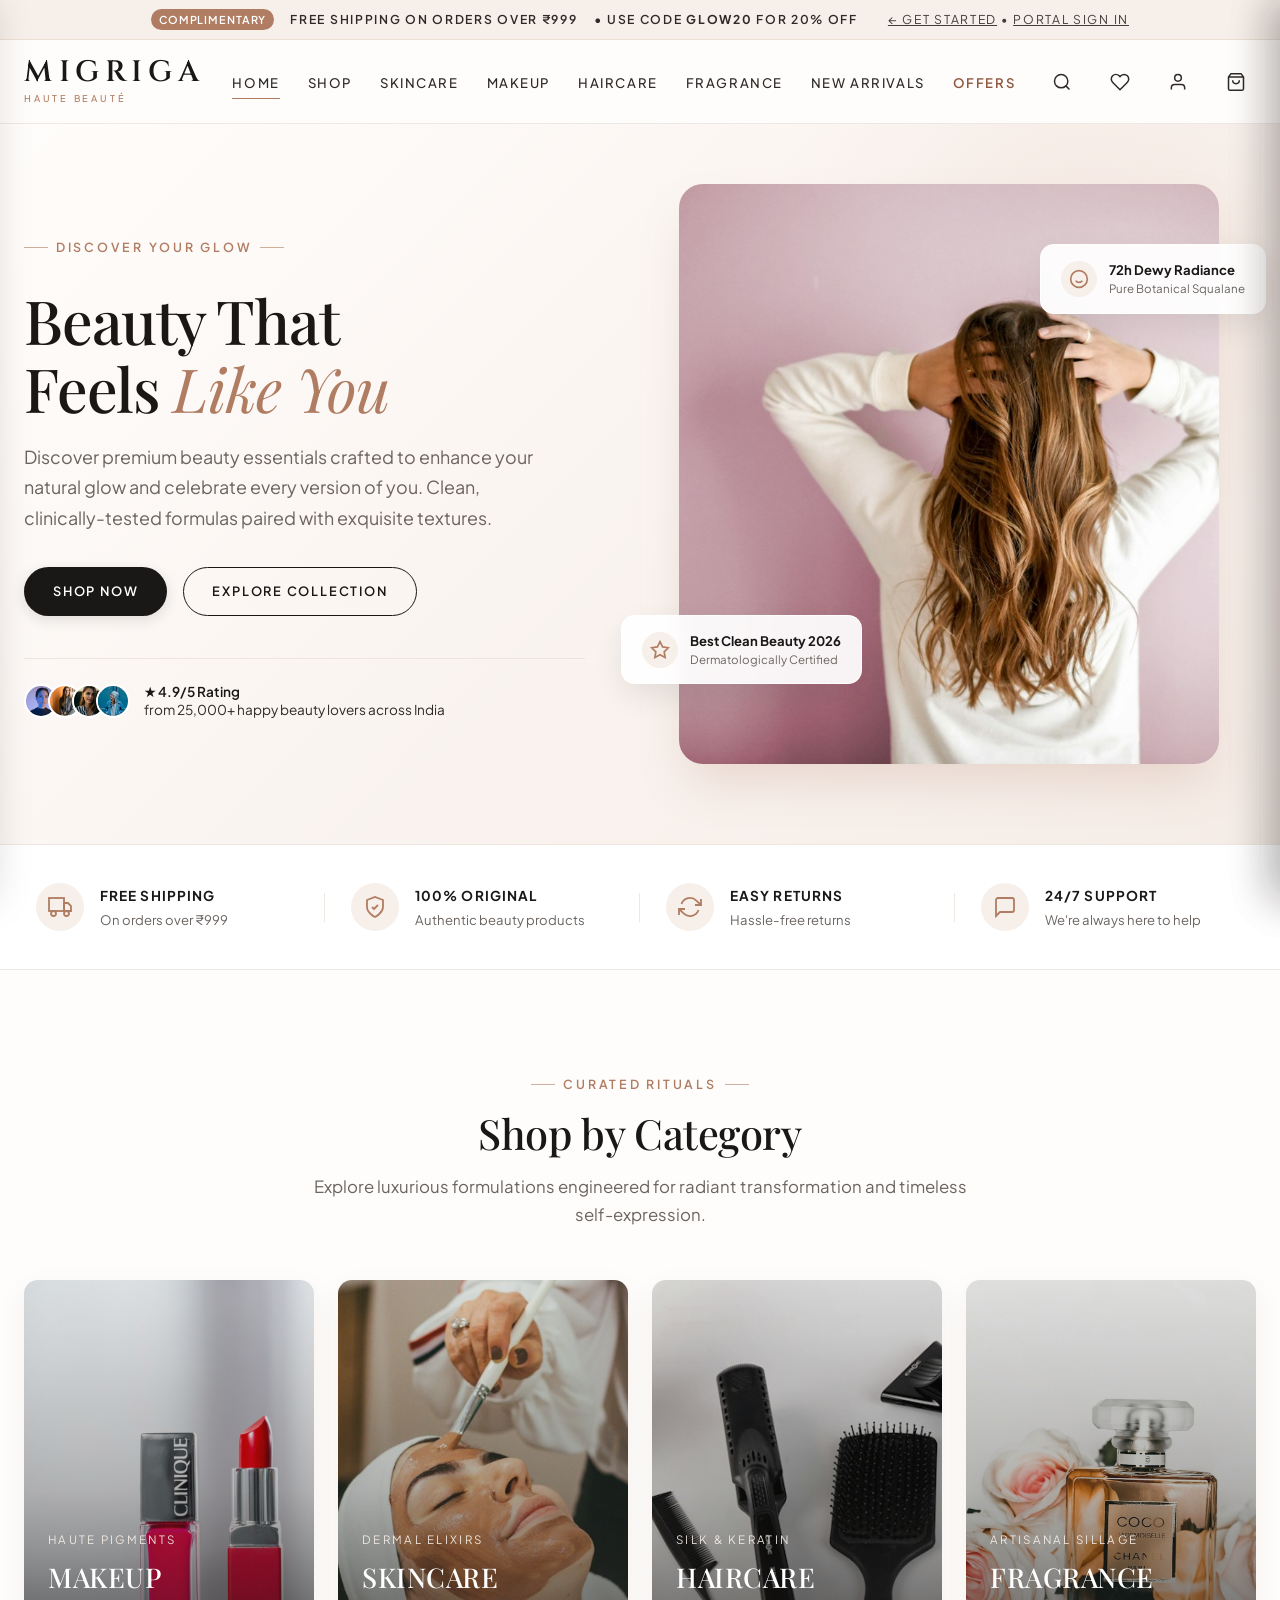
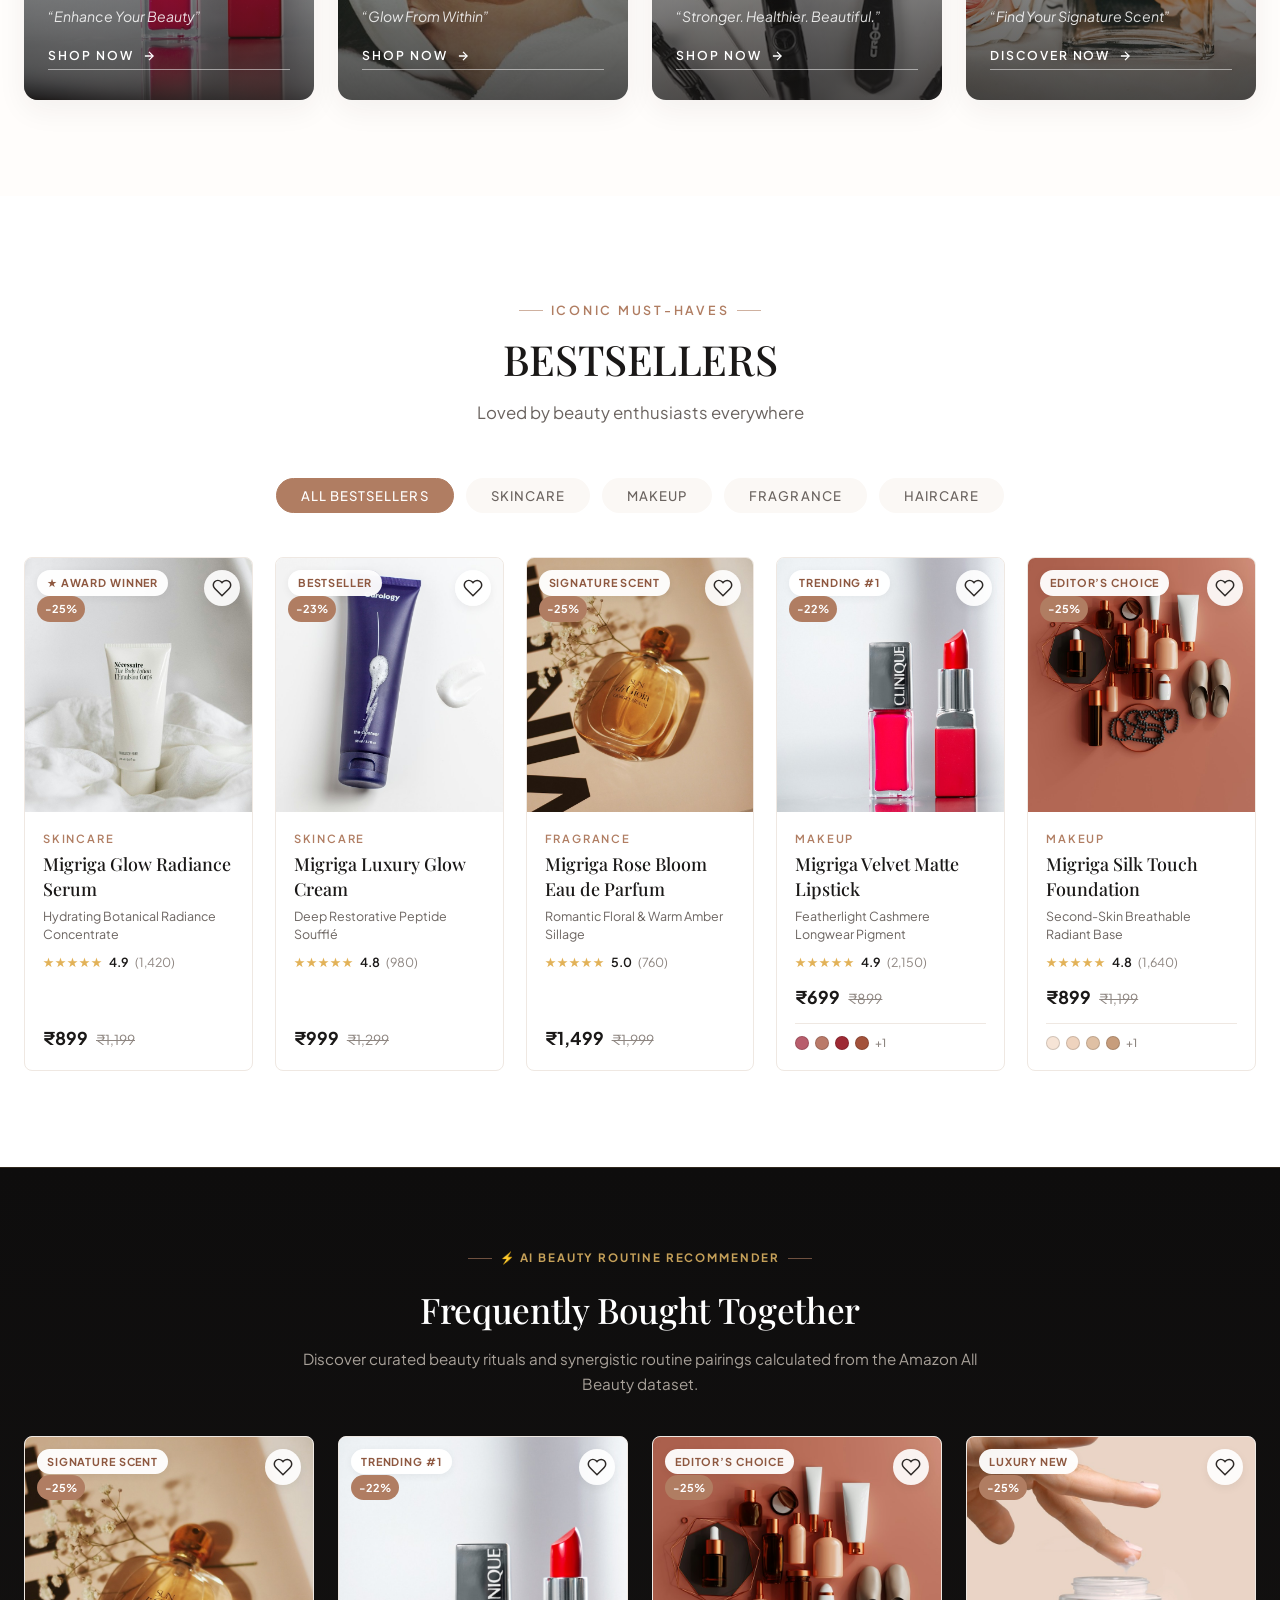
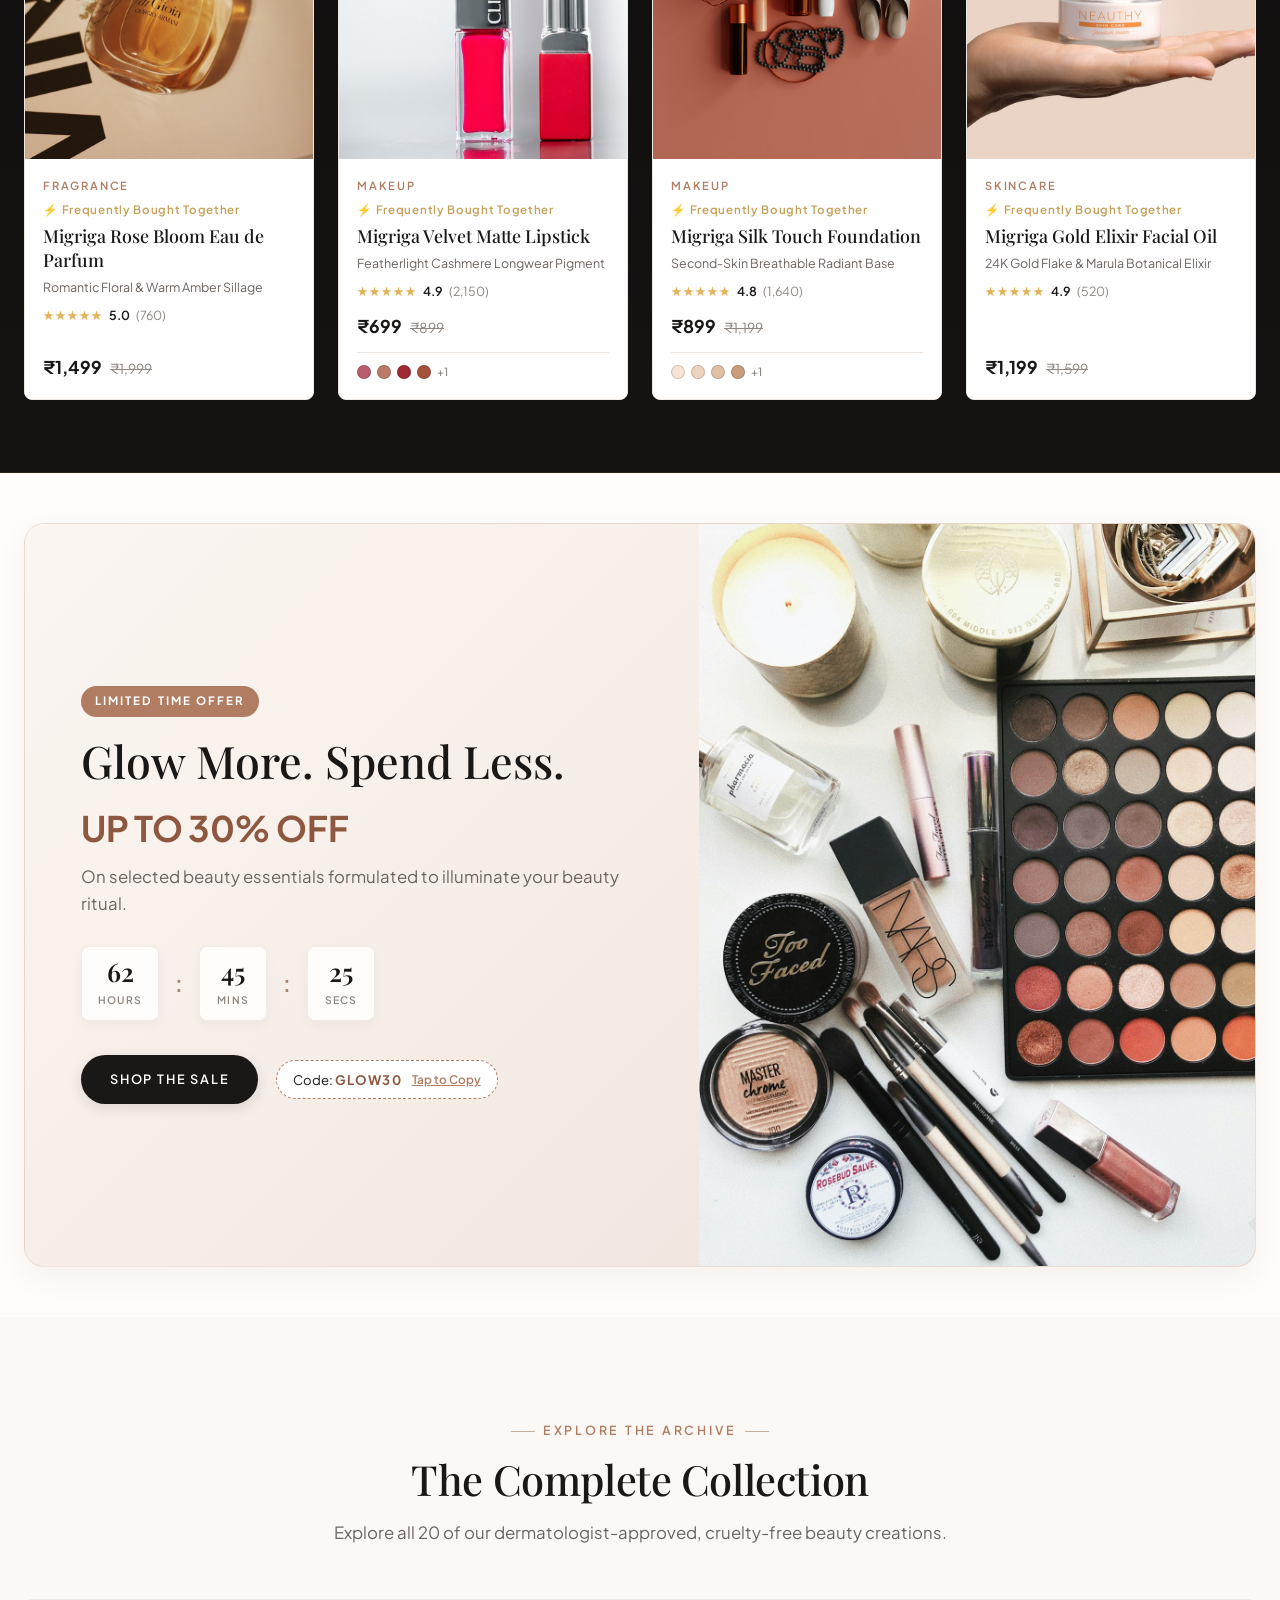
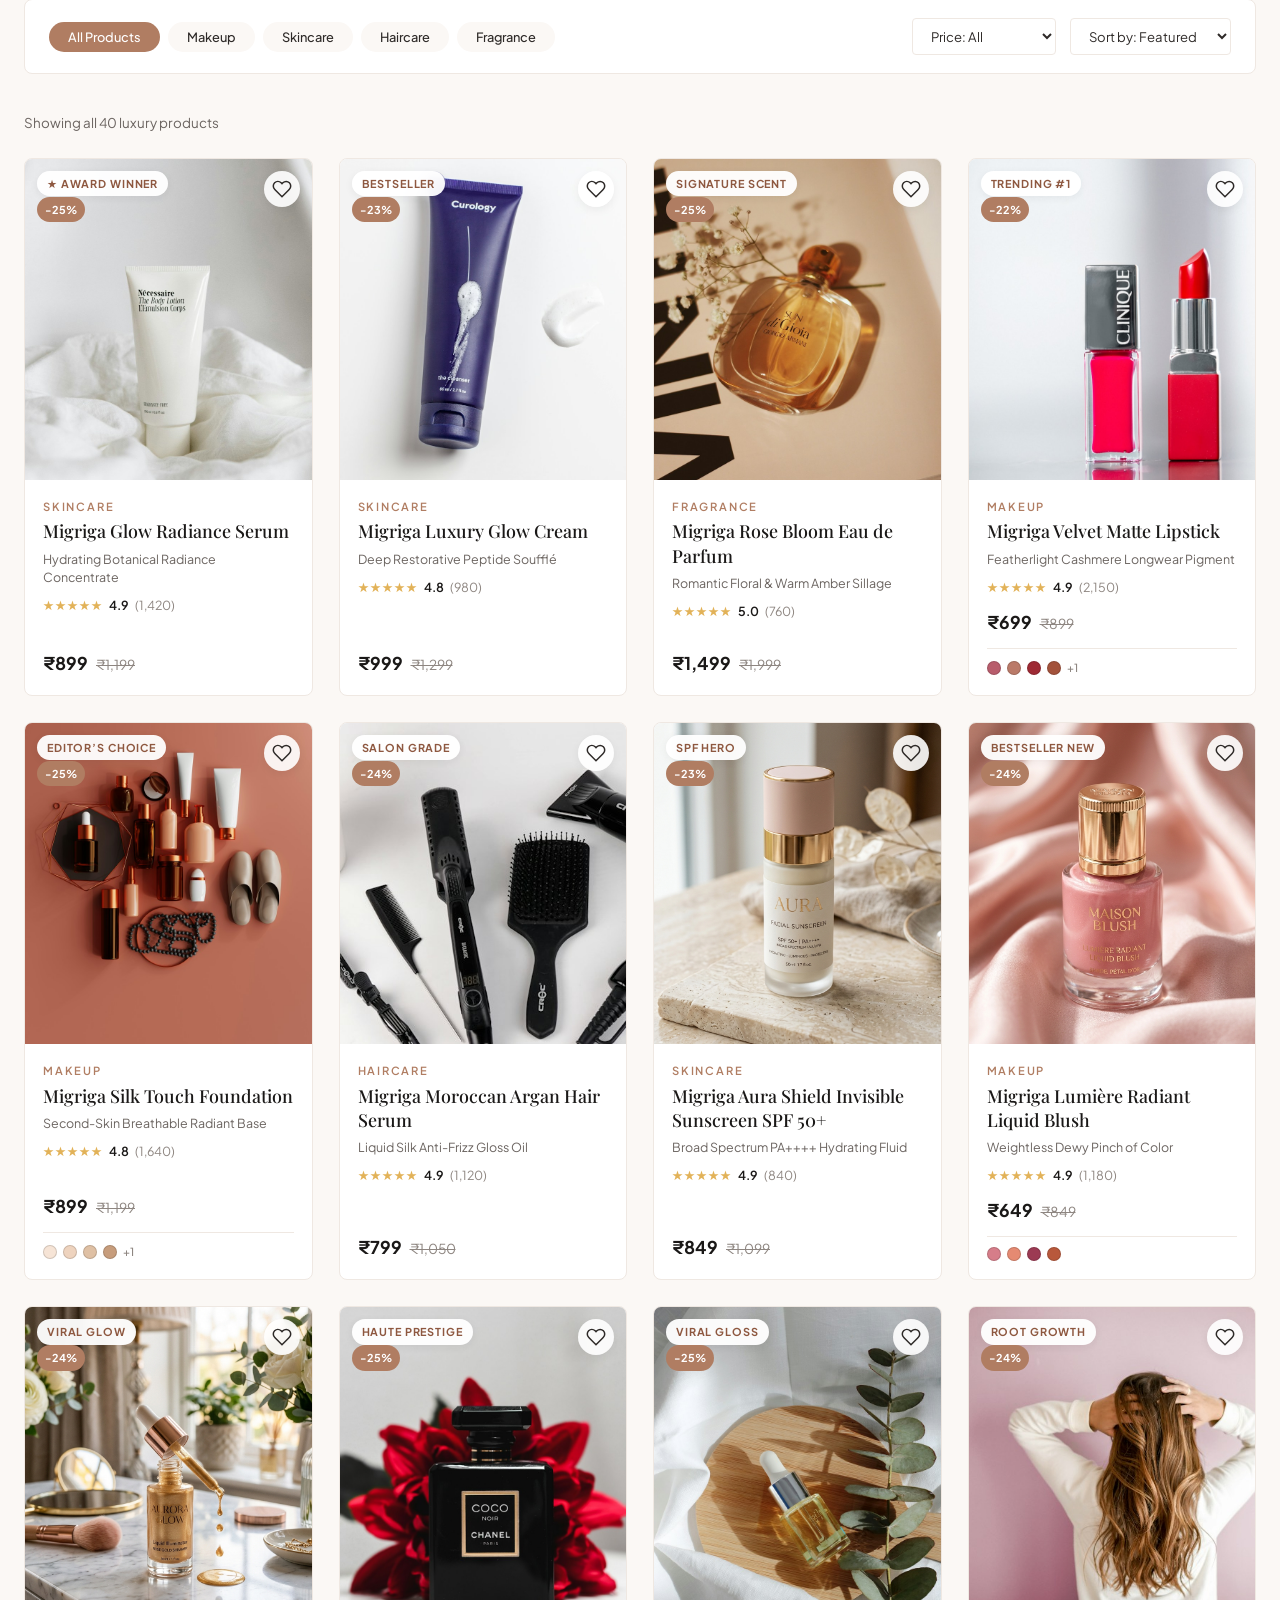
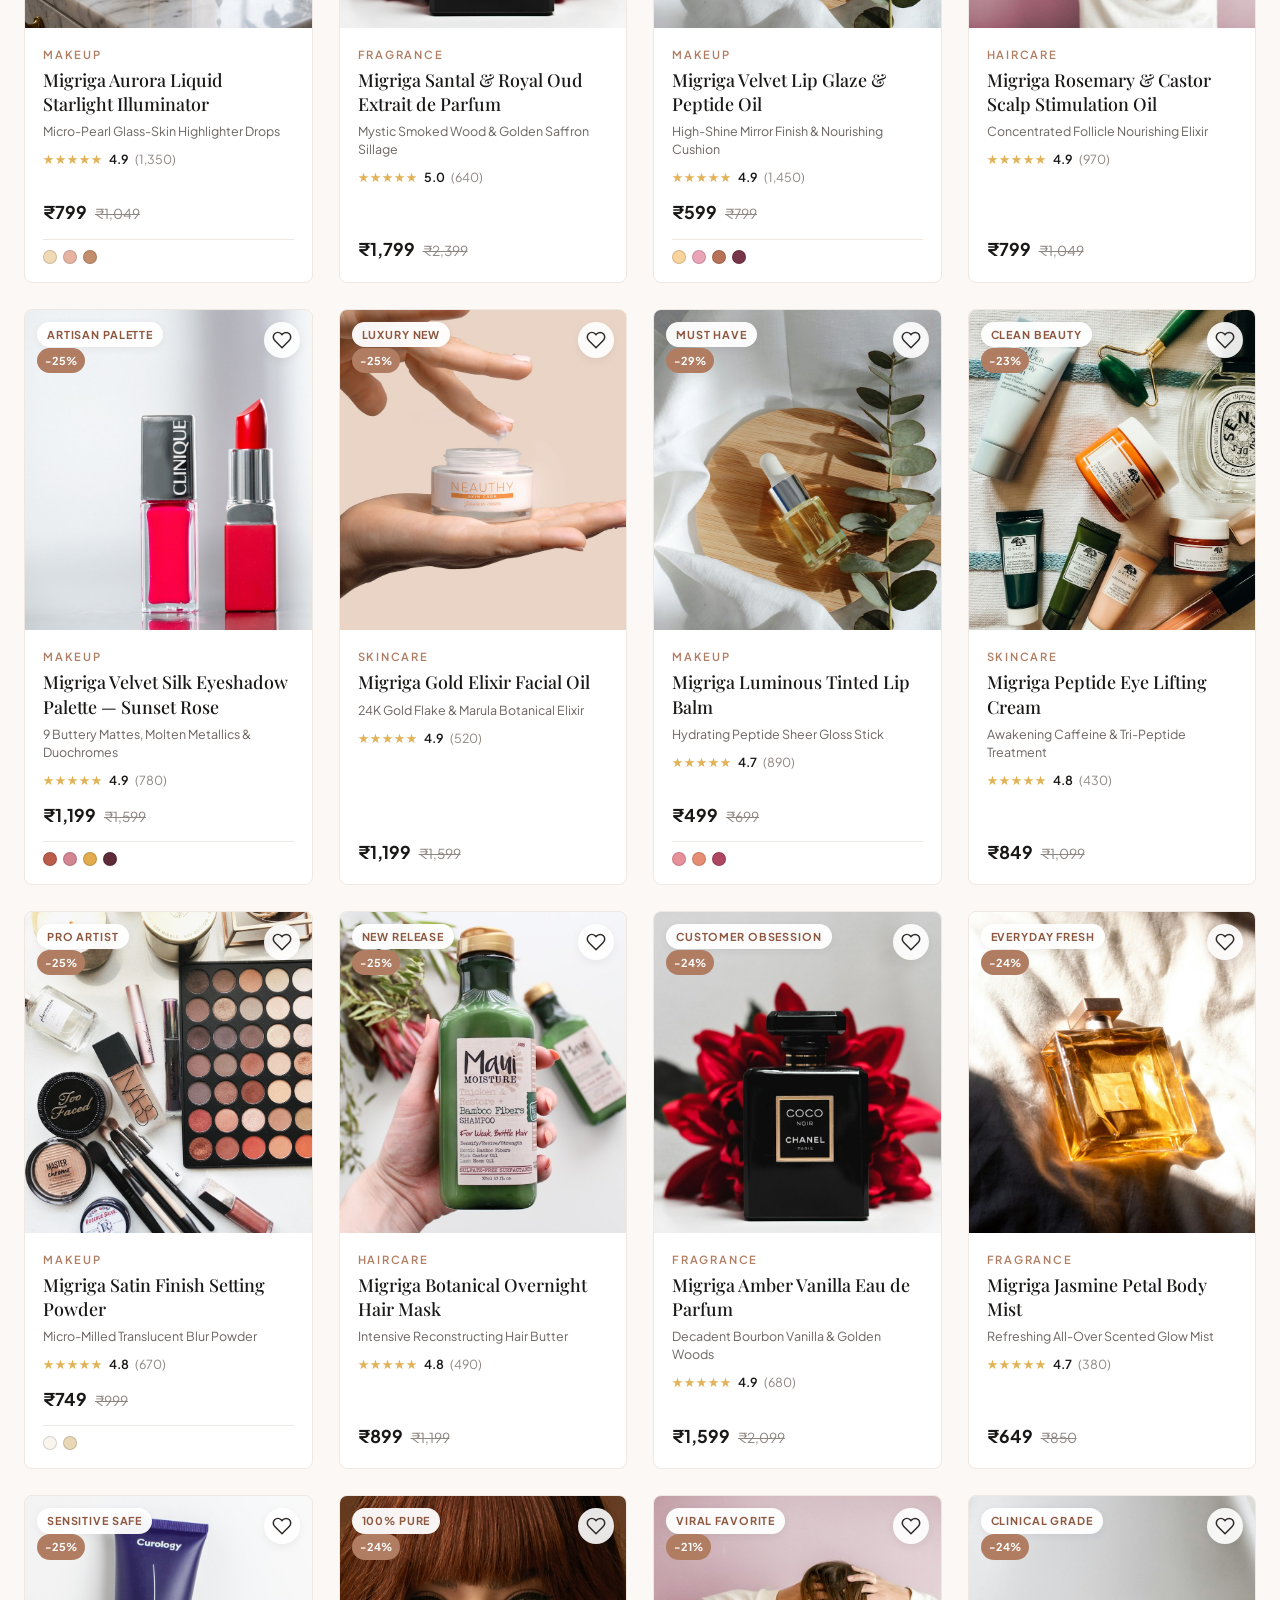
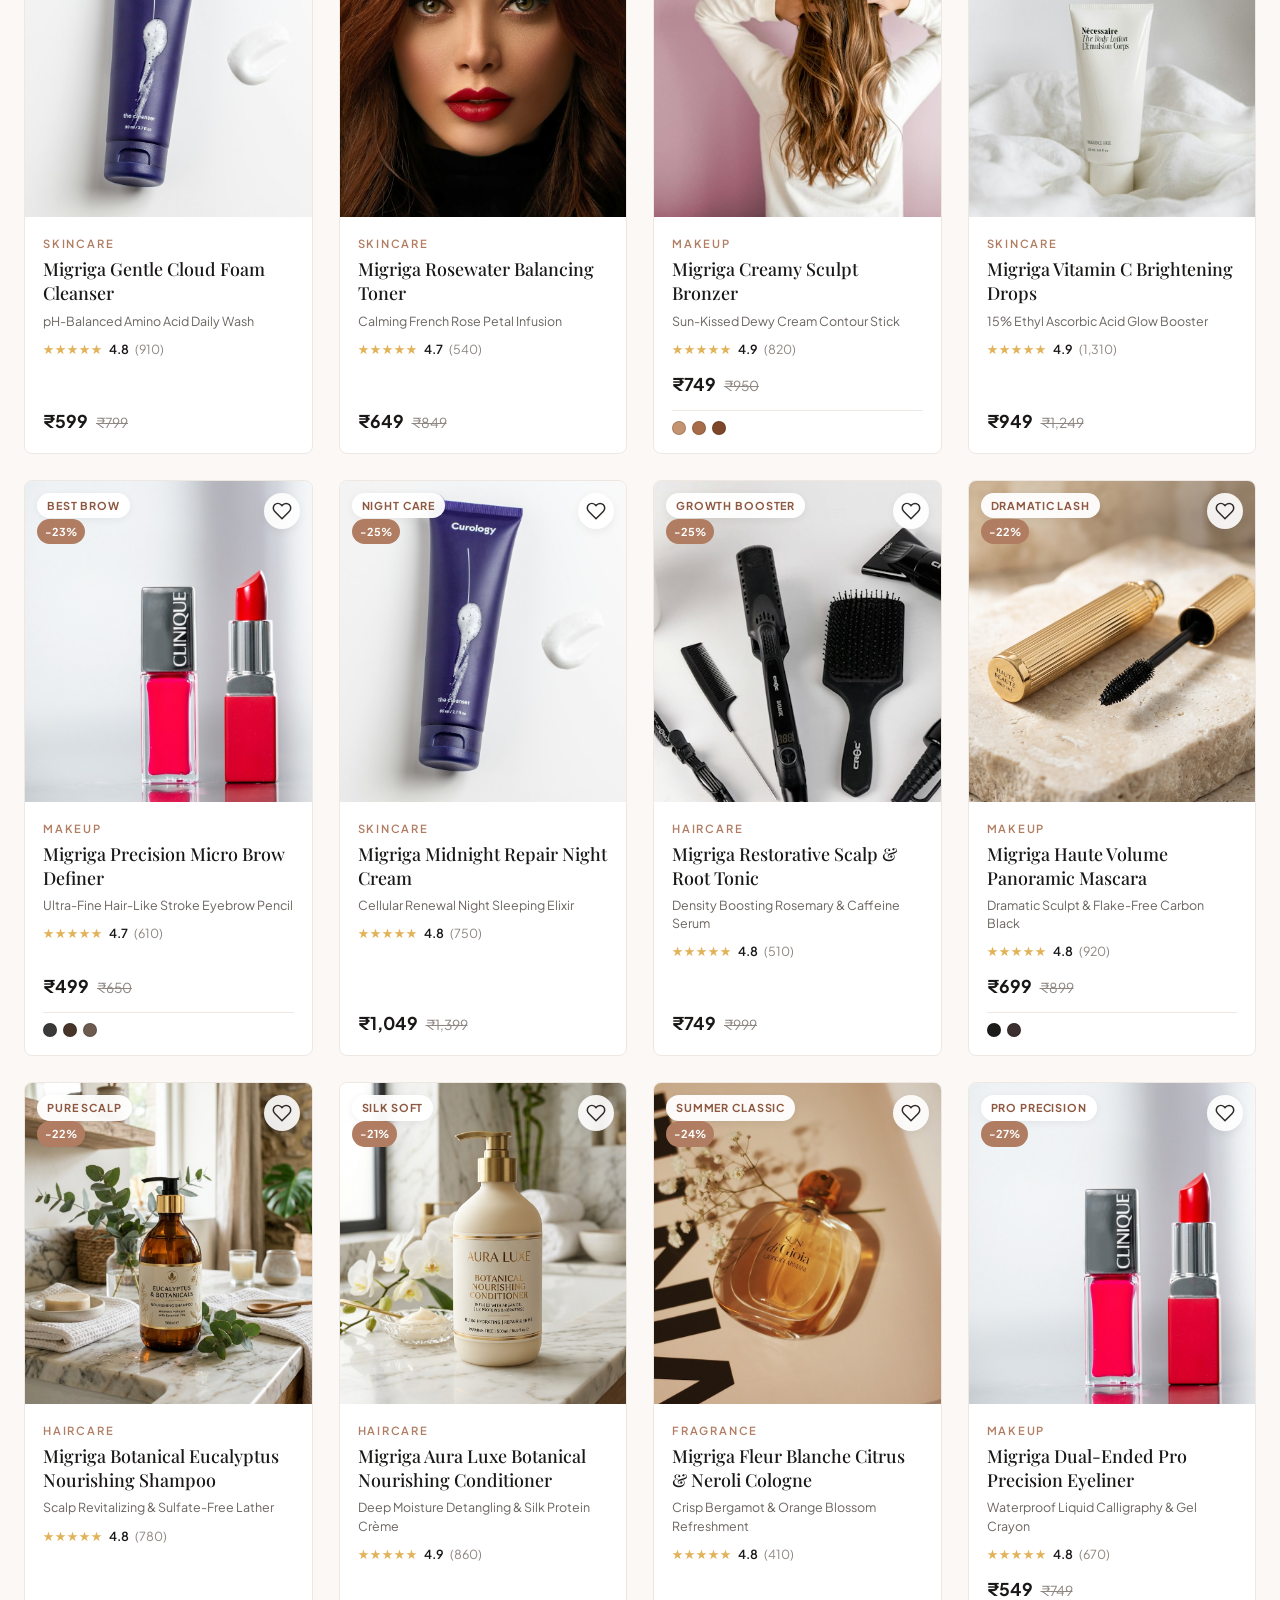
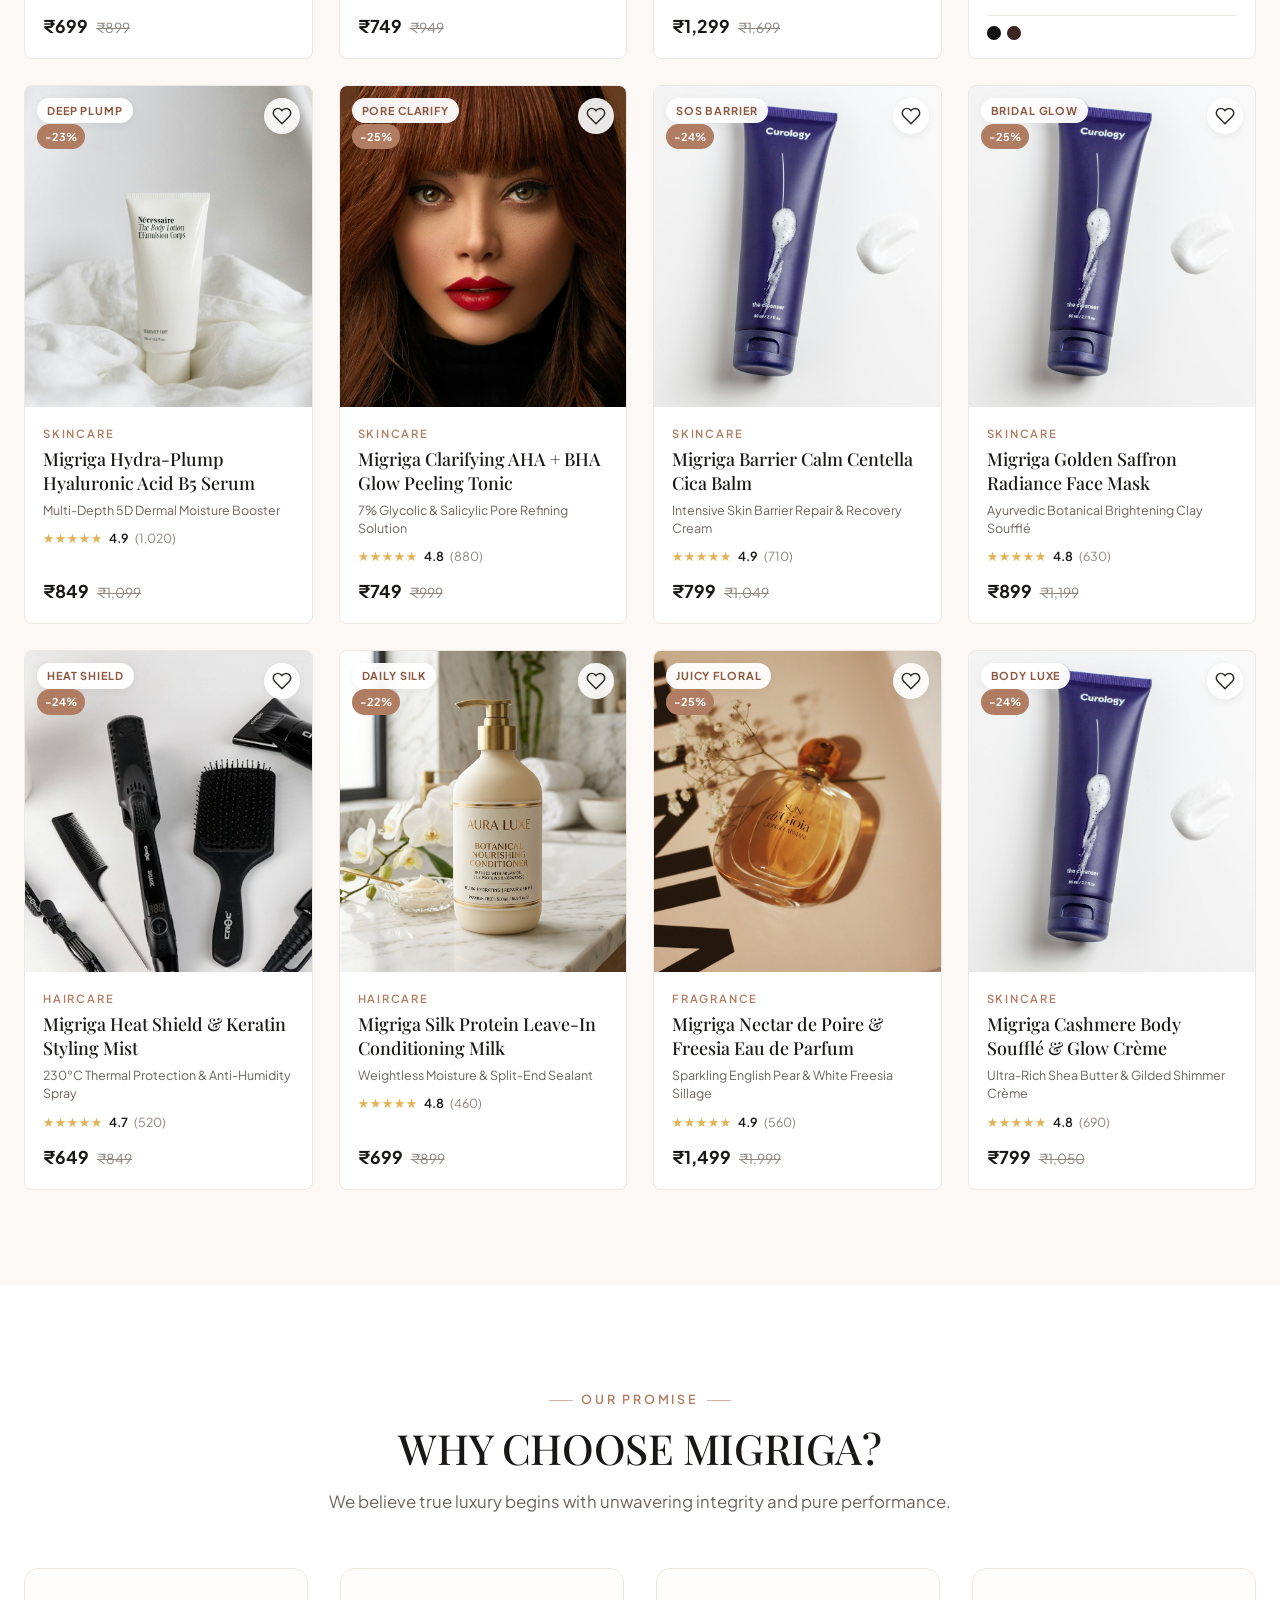
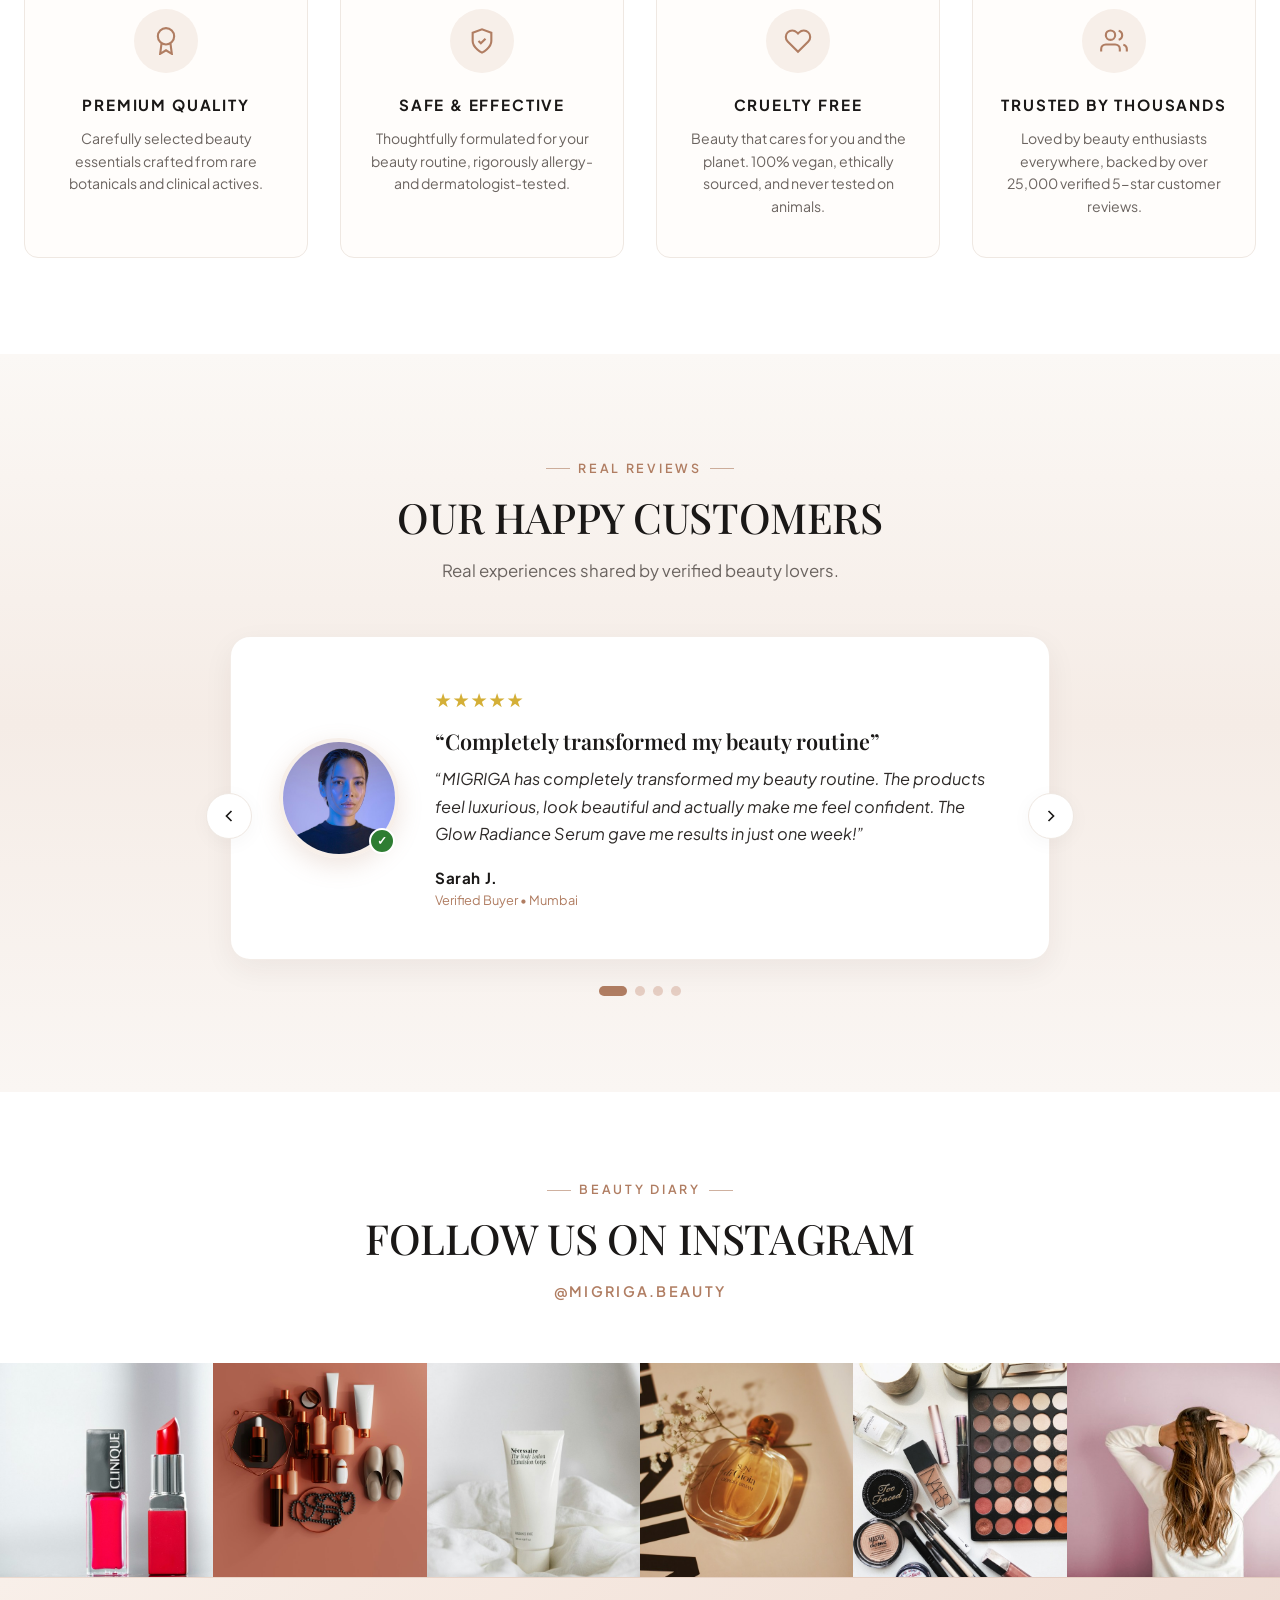
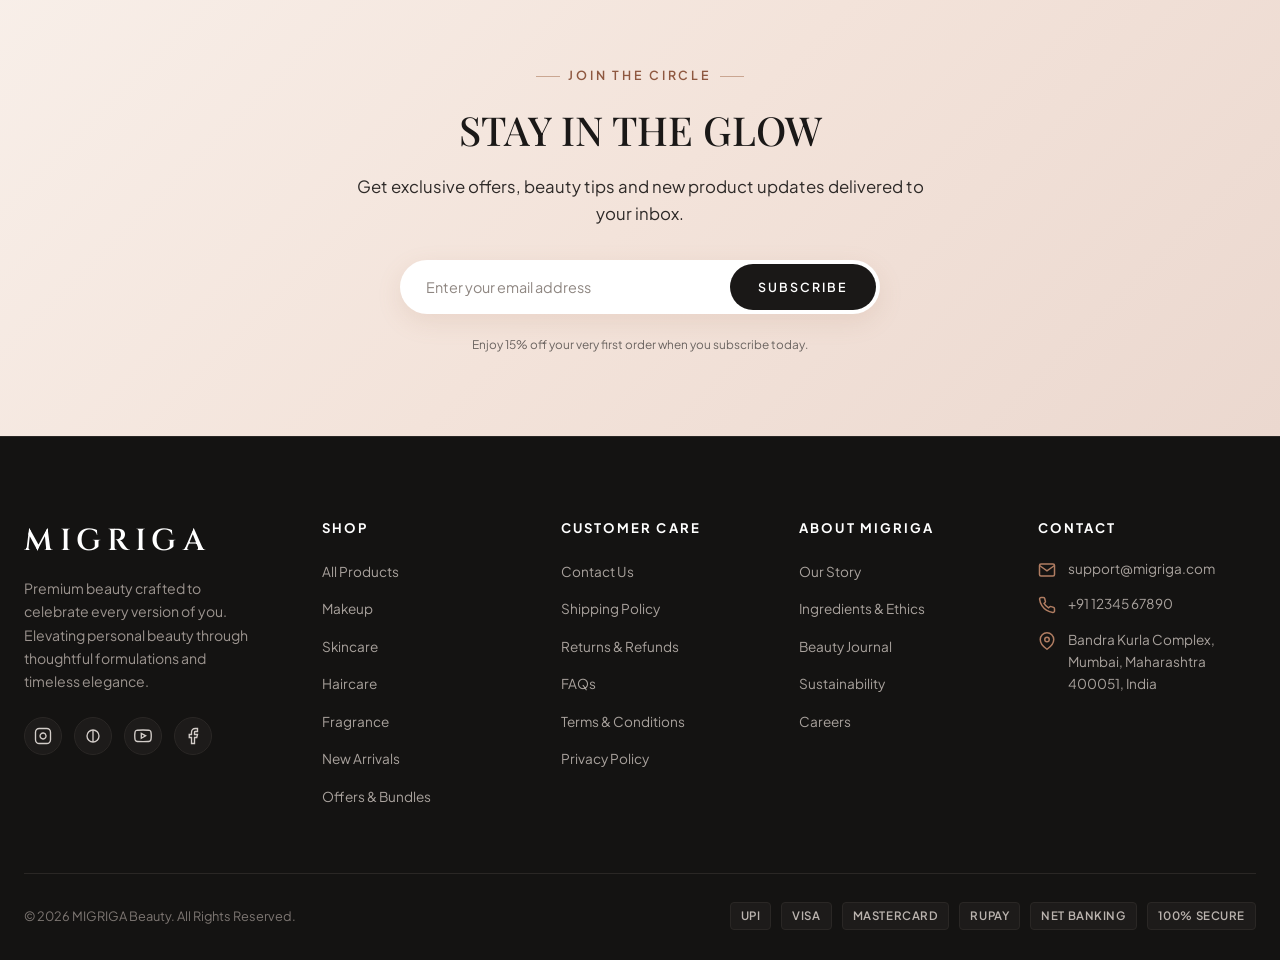
==== commit 269d725d: "Update dataset pipeline: train recommendation model exclusively on convert_beauty_dataset.py and Ama" ====
--- a/index.html
+++ b/index.html
@@ -336,6 +336,26 @@
         <!-- 5-Product Bestsellers Grid -->
         <div class="bestsellers-grid" id="bestsellers-grid">
           <!-- Rendered via JavaScript -->
+        </div>
+      </div>
+    </section>
+
+    <!-- ========================================================================
+         AI RECOMMENDER SECTION: FREQUENTLY BOUGHT TOGETHER & SMART PAIRINGS
+         ======================================================================== -->
+    <section class="recommendations-section" id="recommendations" style="padding: 72px 0; background: linear-gradient(180deg, #0E0D0D 0%, #151312 100%); border-top: 1px solid rgba(197, 160, 89, 0.15); border-bottom: 1px solid rgba(197, 160, 89, 0.15);">
+      <div class="container">
+        <div class="section-header" style="text-align: center; margin-bottom: 40px;">
+          <span class="eyebrow-text" style="color: #C5A059; letter-spacing: 0.16em; font-weight: 700; font-size: 0.72rem; text-transform: uppercase;">⚡ AI BEAUTY ROUTINE RECOMMENDER</span>
+          <h2 class="section-title" style="font-family: var(--font-serif); font-size: 2.2rem; margin-top: 8px; color: #FFFFFF;">Frequently Bought Together</h2>
+          <p class="section-subtitle" style="max-width: 680px; margin: 10px auto 0; color: #A8A199; font-size: 0.95rem;">
+            Discover curated beauty rituals and synergistic routine pairings calculated from the Amazon All Beauty dataset.
+          </p>
+        </div>
+
+        <!-- Dynamic Recommendations Grid -->
+        <div class="recommendations-grid" id="recommendations-grid" style="display: grid; grid-template-columns: repeat(auto-fill, minmax(260px, 1fr)); gap: 24px;">
+          <!-- Loaded dynamically via /api/recommendations/trending & product APIs -->
         </div>
       </div>
     </section>
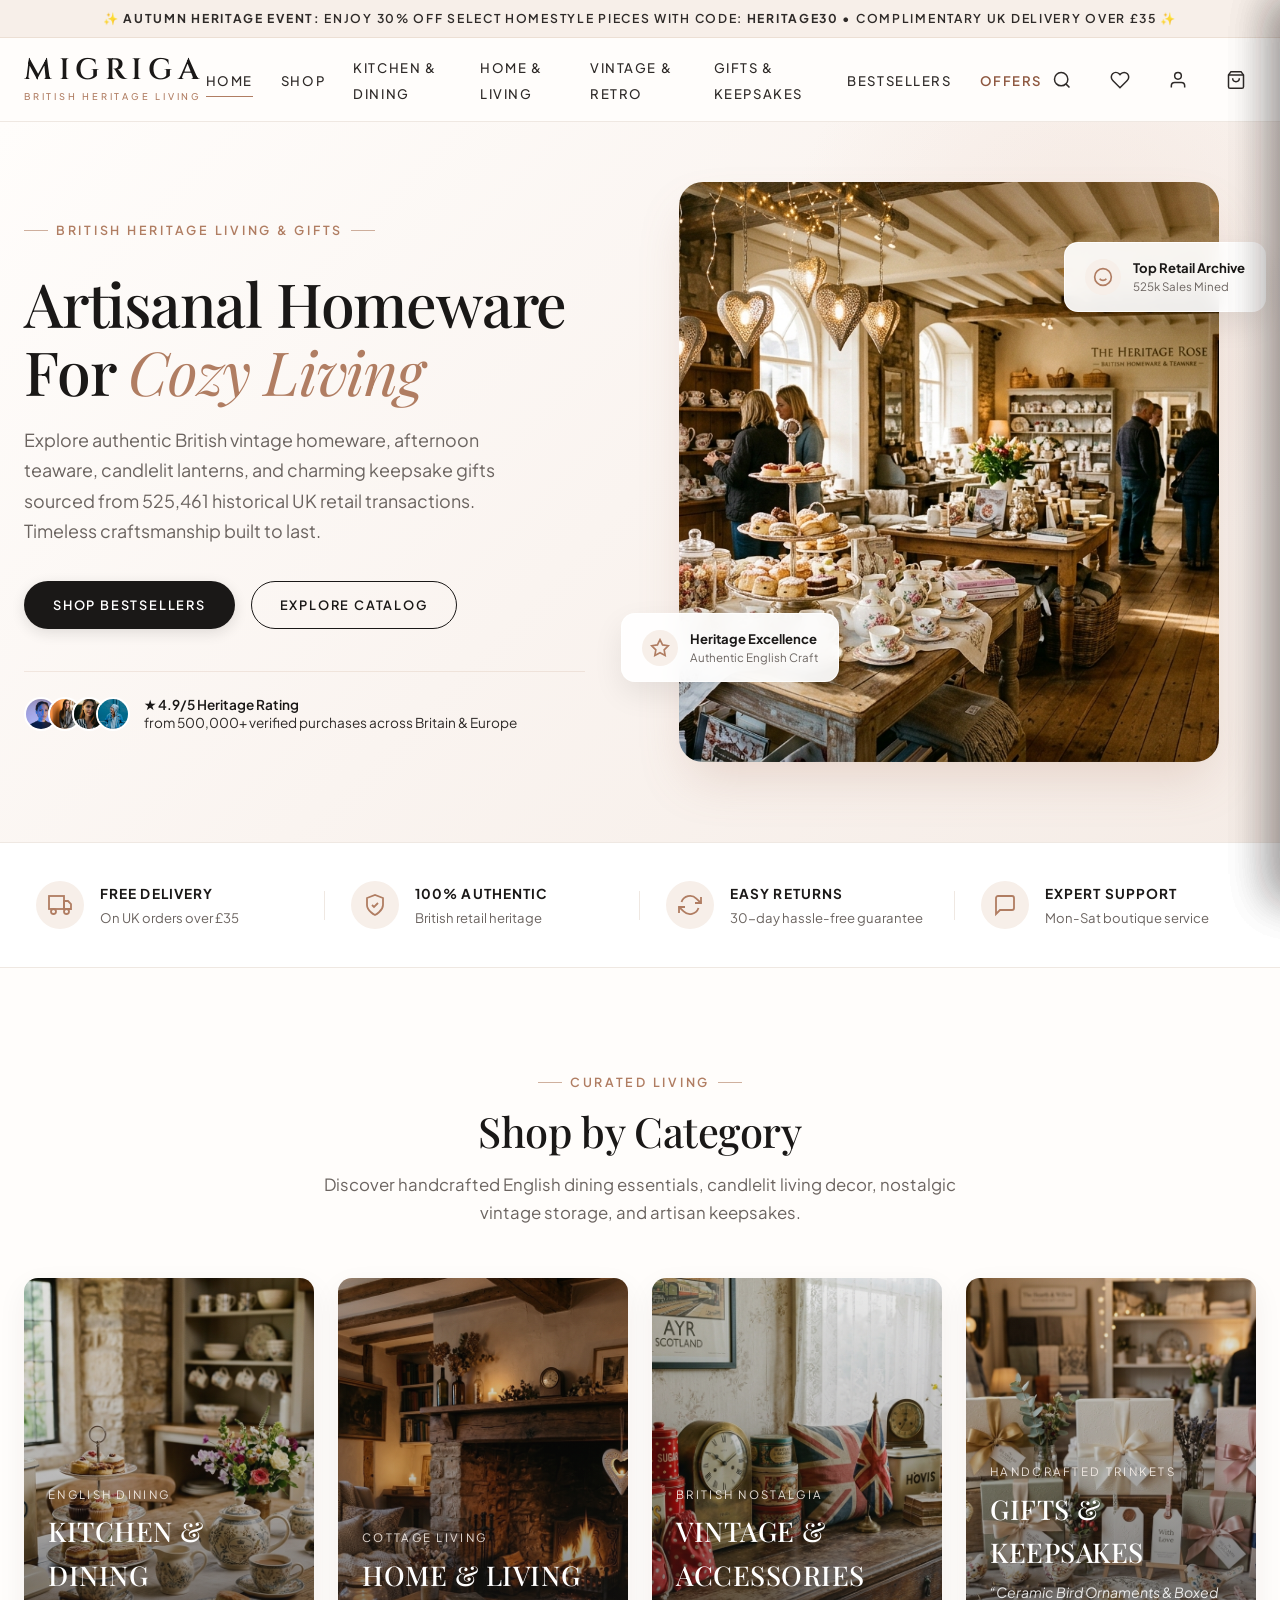
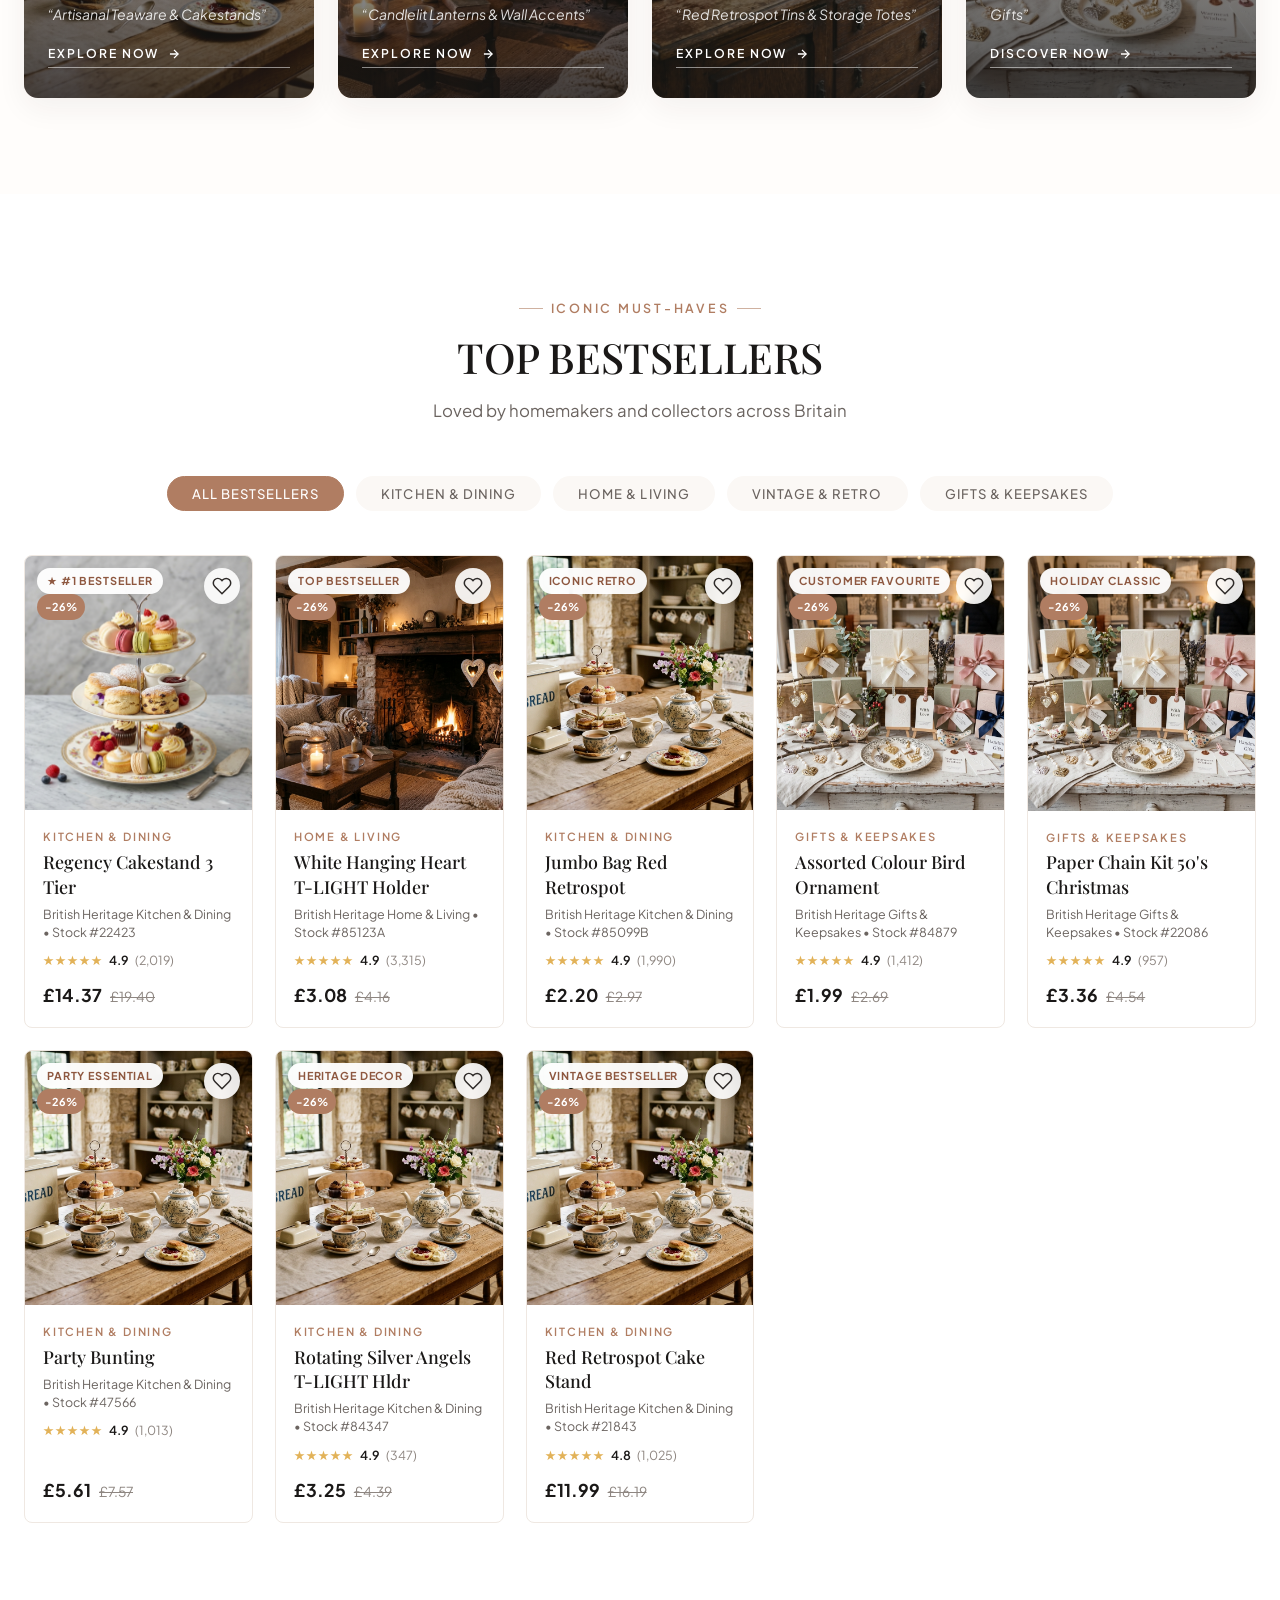
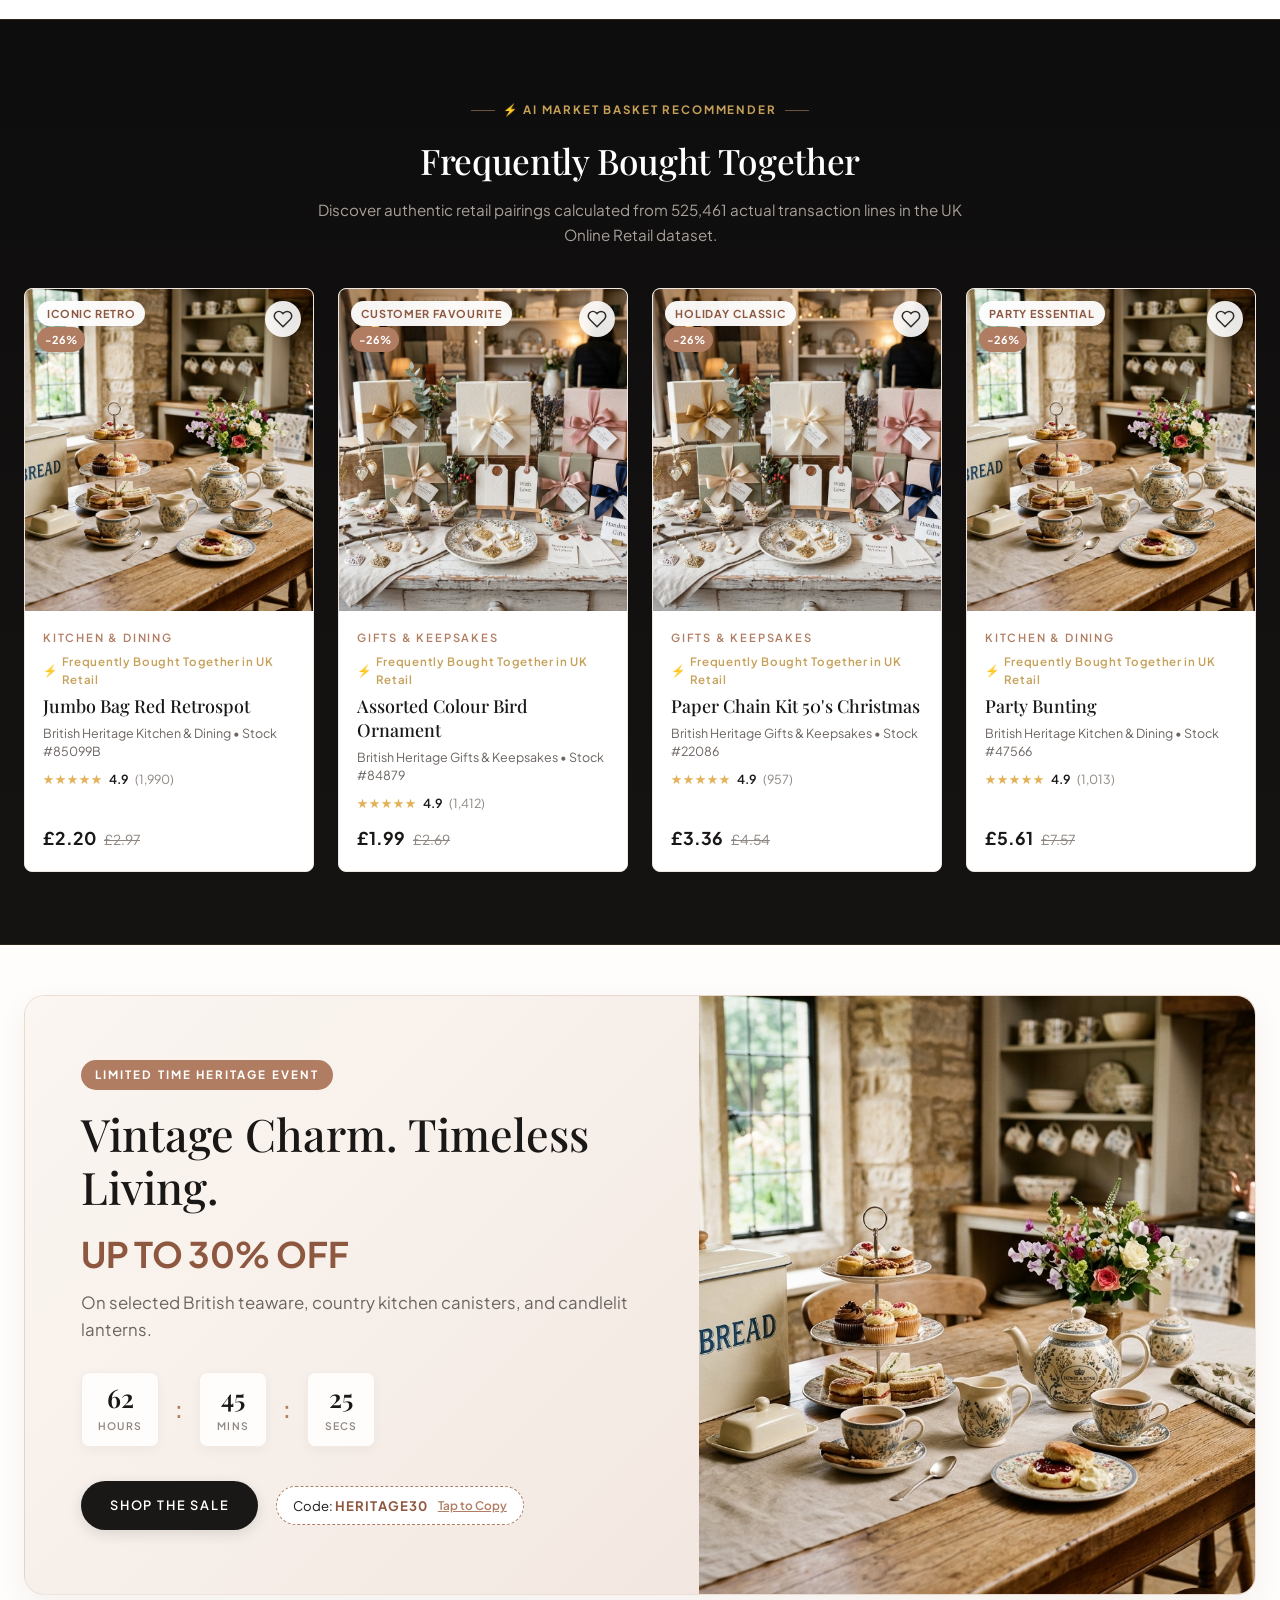
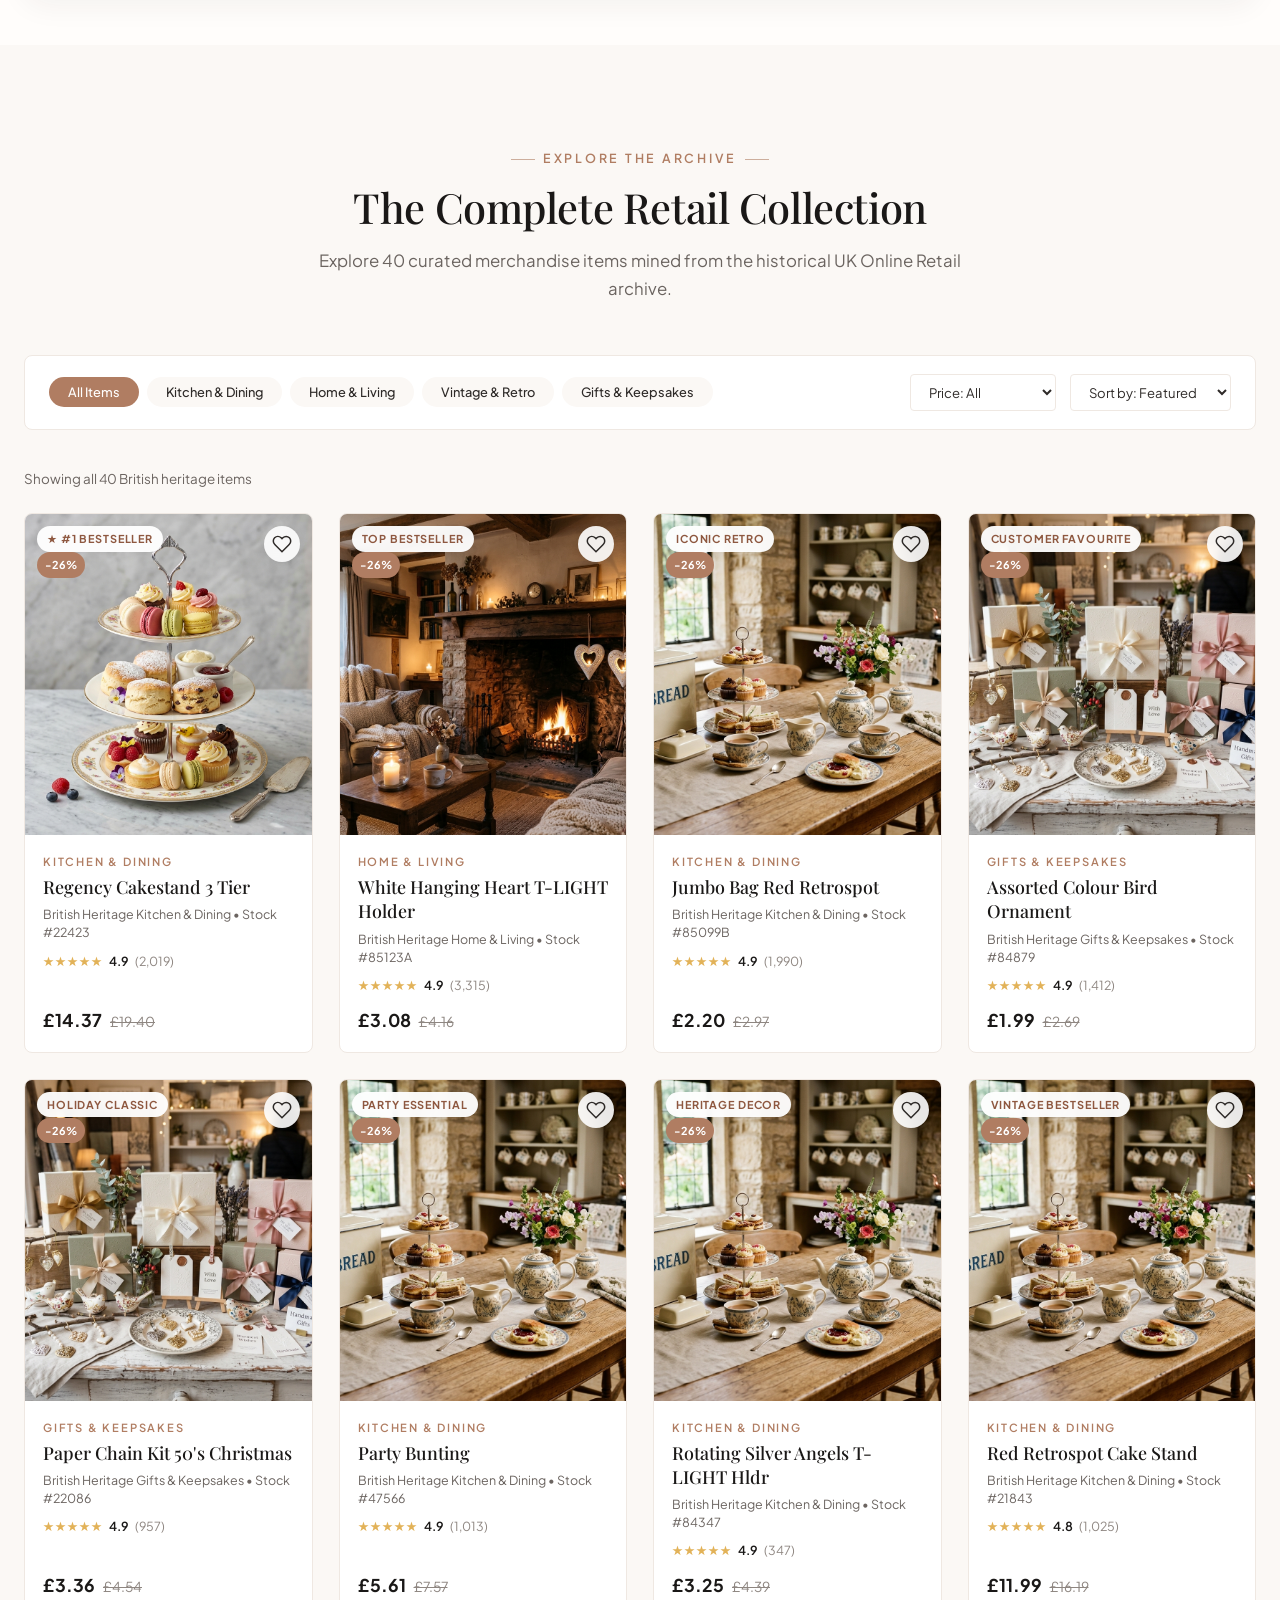
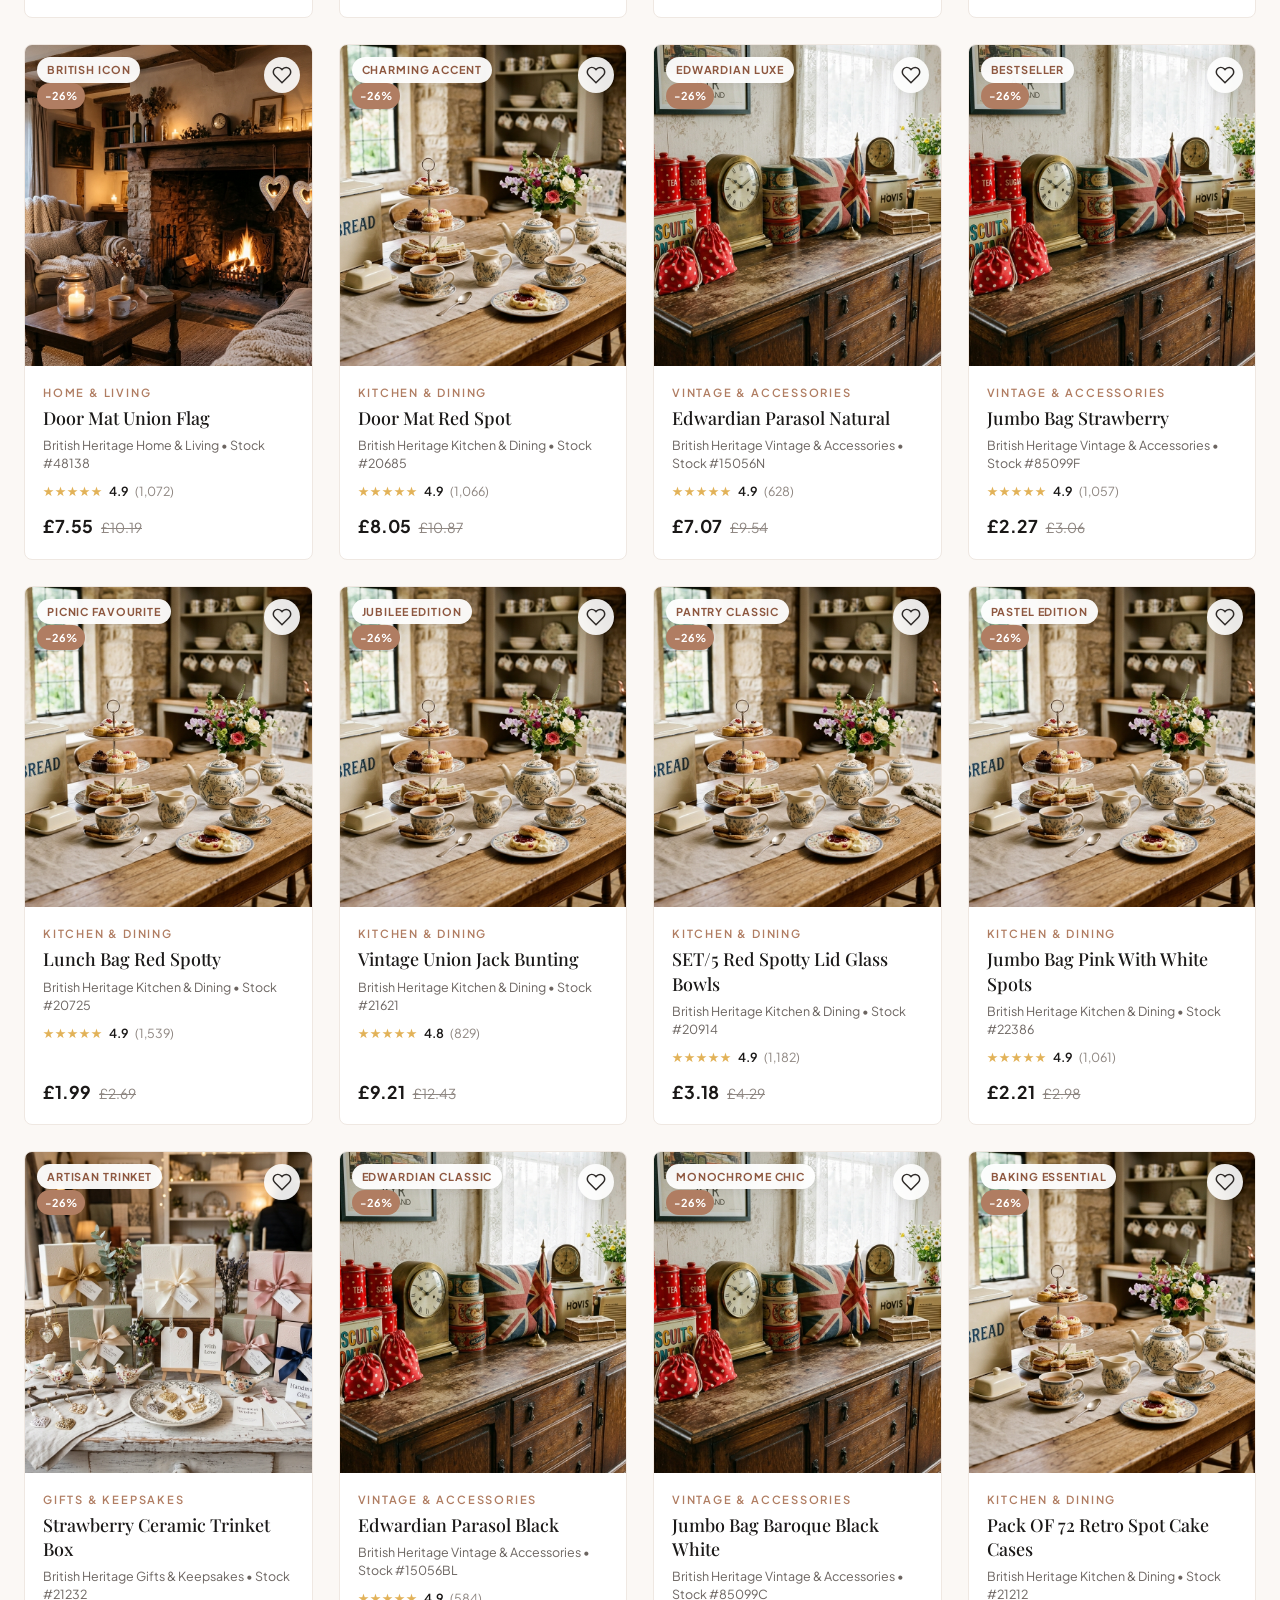
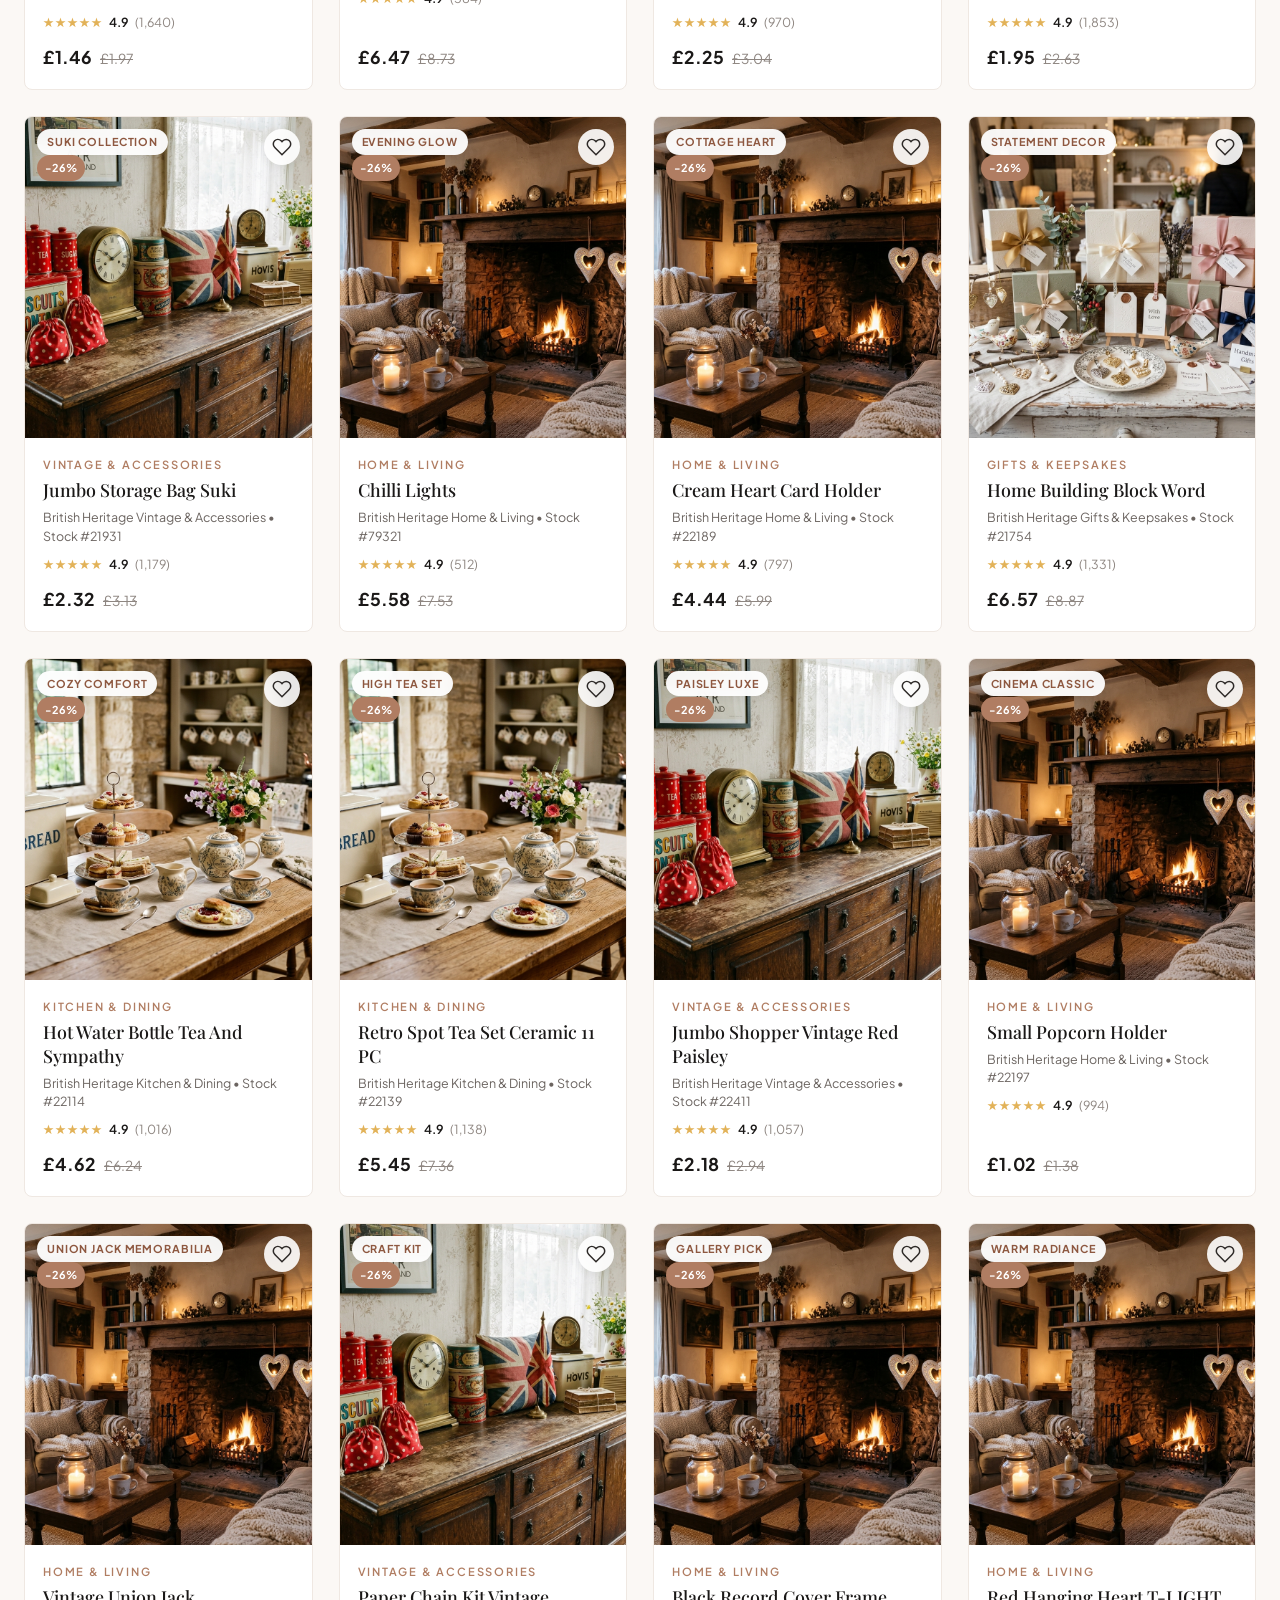
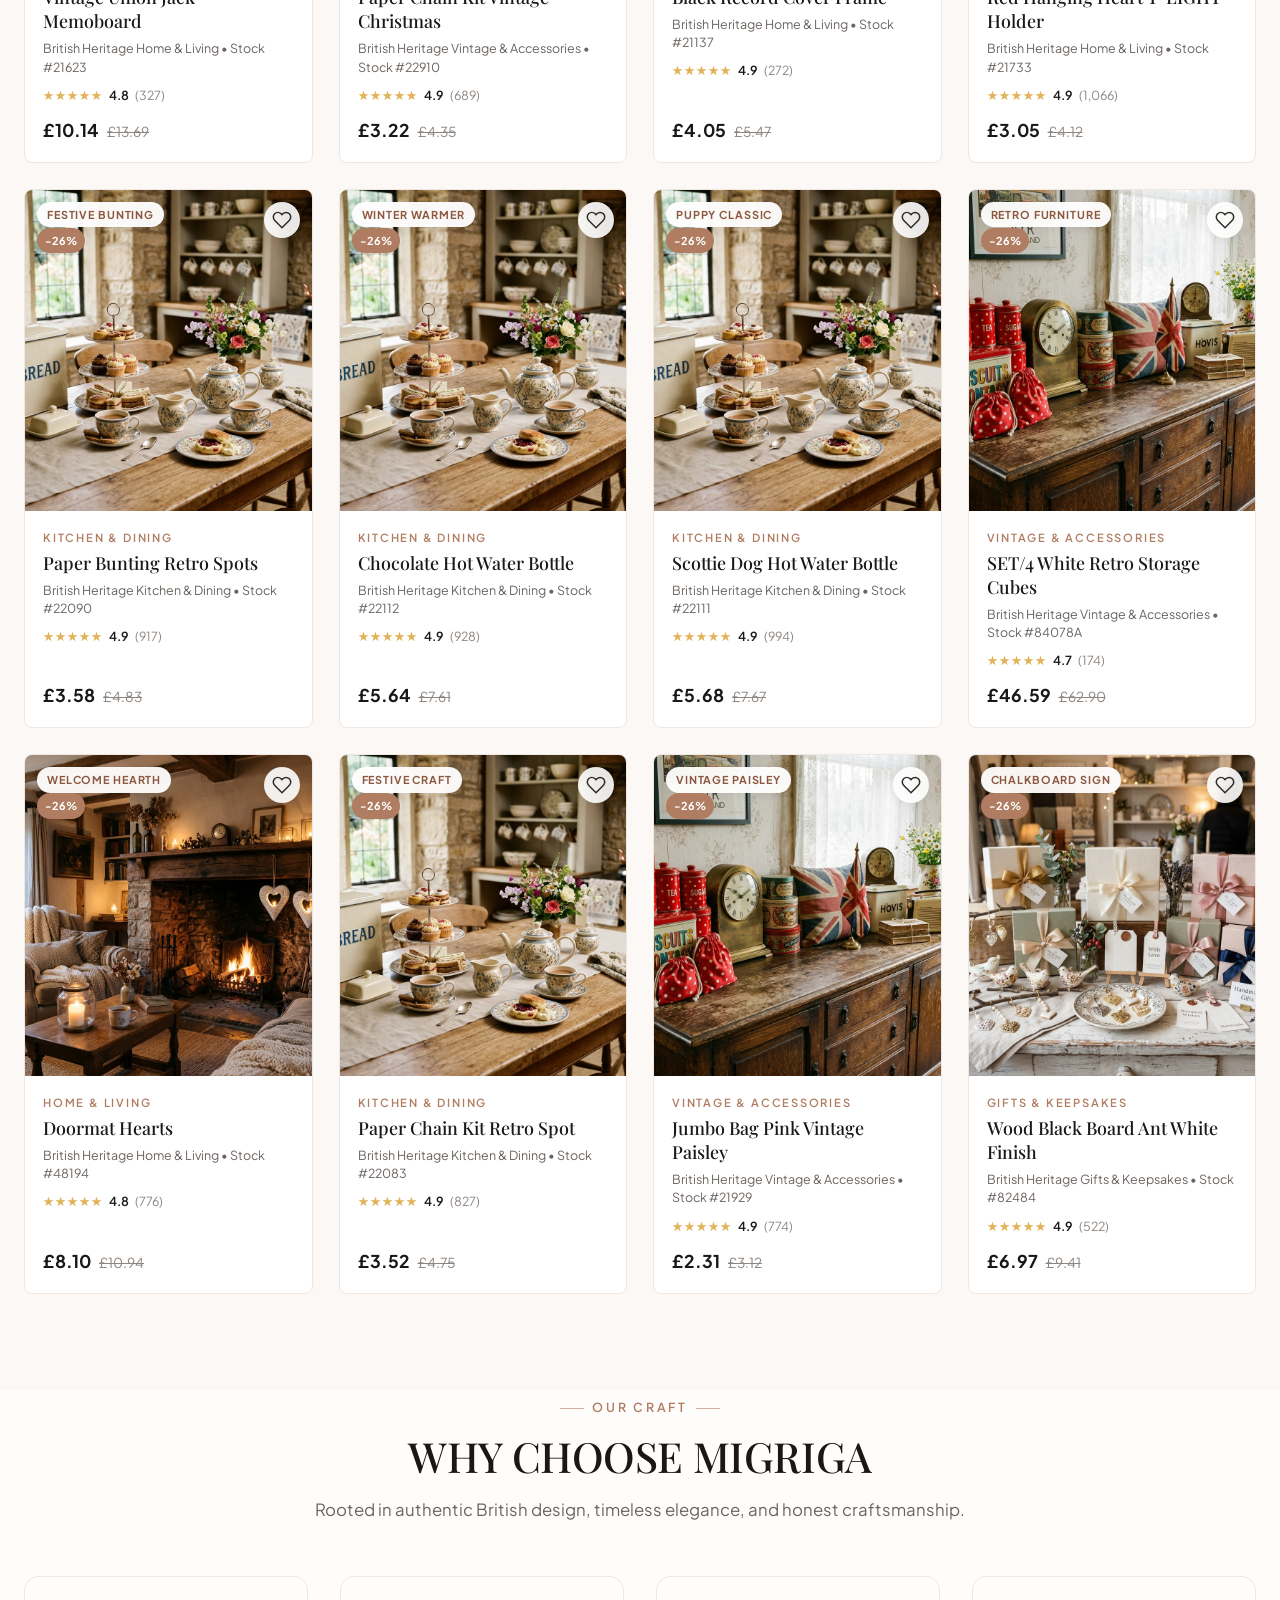
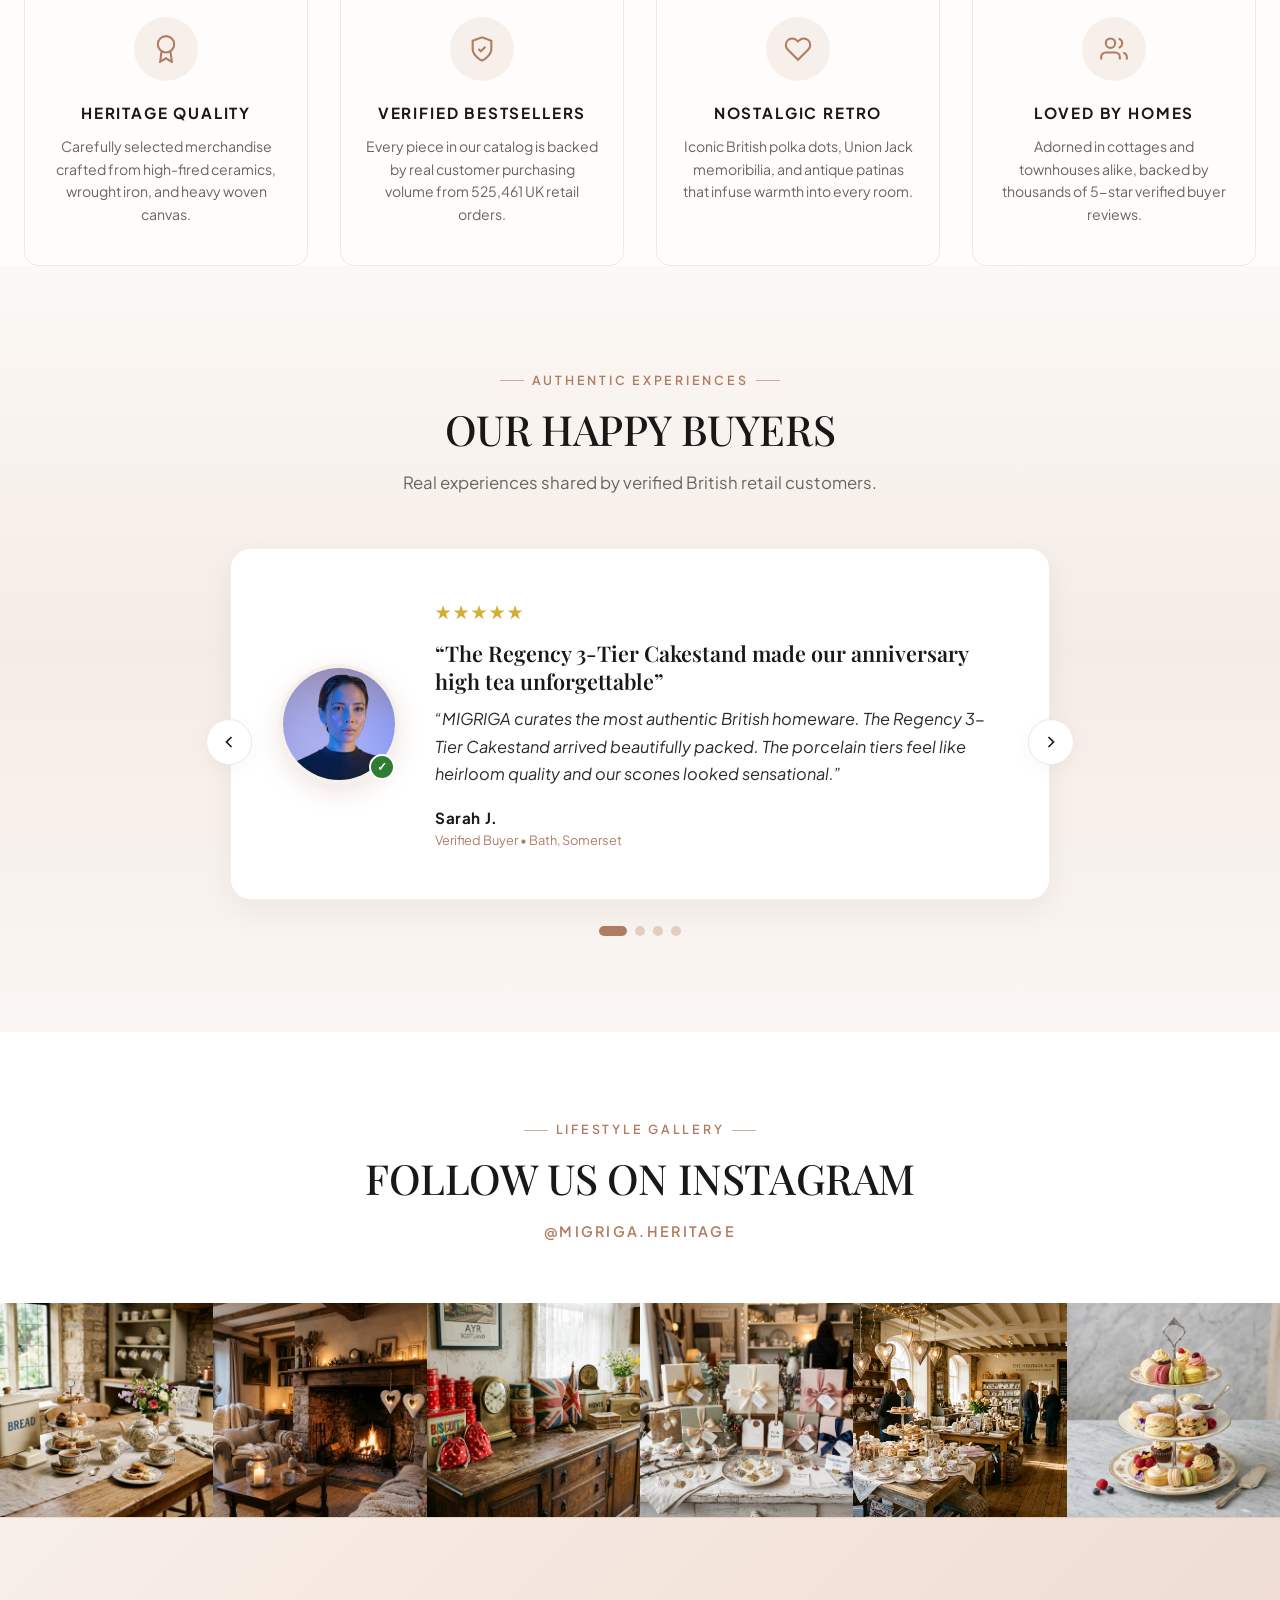
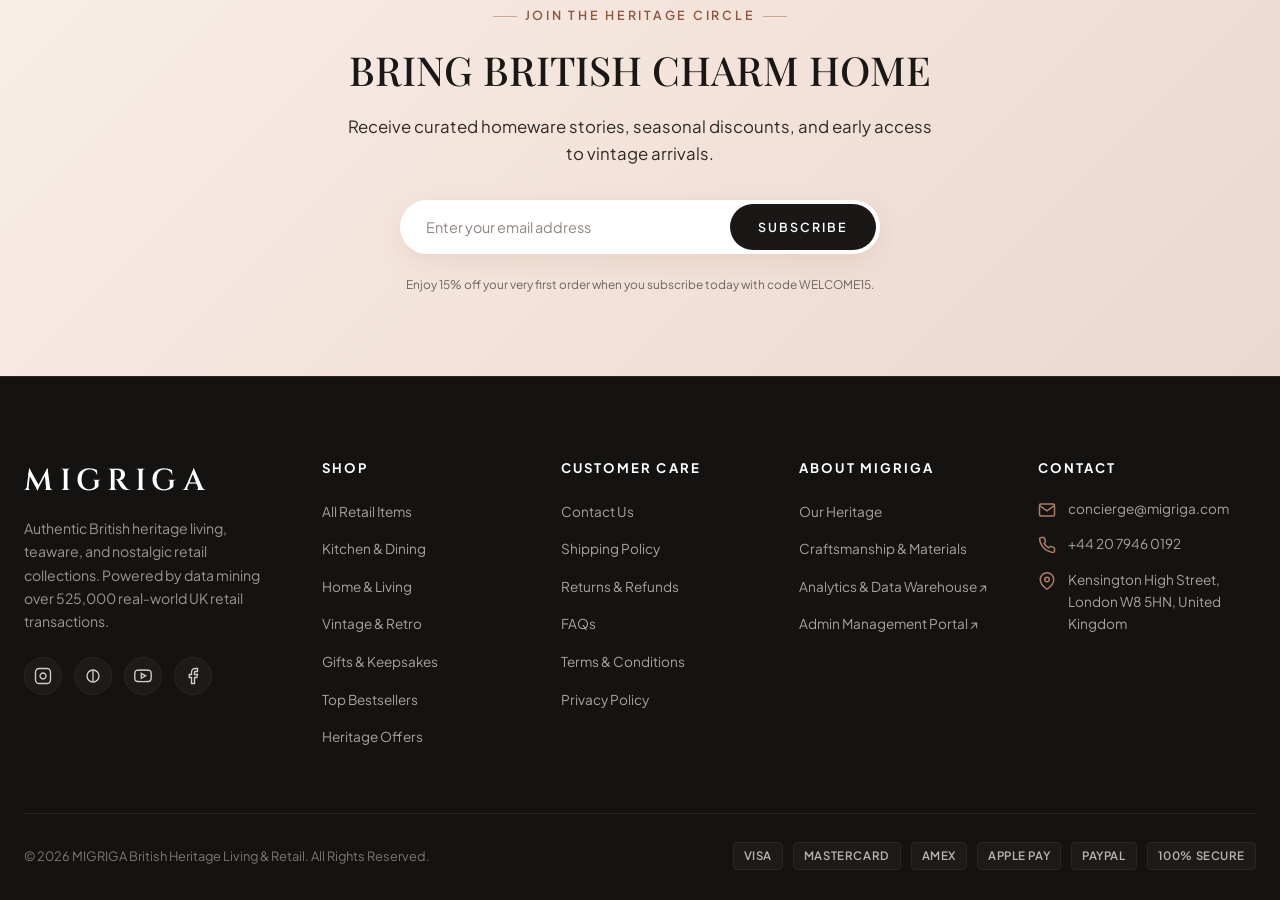
==== commit 51711adc: "Update Migriga website and analytics" ====
--- a/index.html
+++ b/index.html
@@ -3,54 +3,47 @@
 <head>
   <meta charset="UTF-8" />
   <meta name="viewport" content="width=device-width, initial-scale=1.0" />
-  <title>MIGRIGA | Haute Beauté & Premium Makeup</title>
-  <meta name="description" content="Discover MIGRIGA luxury makeup, skincare, haircare, and fragrances. Crafted to enhance your natural glow with clean, high-performance formulations." />
-  
-  <!-- Favicon -->
-  <link rel="icon" href="data:image/svg+xml,<svg xmlns=%22http://www.w3.org/2000/svg%22 viewBox=%220 0 100 100%22><text y=%22.9em%22 font-size=%2290%22>✨</text></svg>">
-
-  <!-- Stylesheets -->
-  <link rel="stylesheet" href="css/style.css" />
-  <link rel="stylesheet" href="css/components.css" />
-  <link rel="stylesheet" href="css/responsive.css" />
+  <meta http-equiv="Cache-Control" content="no-cache, no-store, must-revalidate" />
+  <meta http-equiv="Pragma" content="no-cache" />
+  <meta http-equiv="Expires" content="0" />
+  <title>MIGRIGA | British Heritage Living &amp; Retail Collection</title>
+  <meta name="description" content="Discover authentic British heritage living: artisan teaware, tiered cakestands, hanging heart t-light lanterns, vintage storage bags, and handcrafted keepsake gifts." />
+  <link rel="icon" href="data:image/svg+xml,<svg xmlns=%22http://www.w3.org/2000/svg%22 viewBox=%220 0 100 100%22><text y=%22.9em%22 font-size=%2290%22>🇬🇧</text></svg>">
+
+  <!-- Core Stylesheets -->
+  <link rel="stylesheet" href="css/style.css?v=retail-20261022" />
+  <link rel="stylesheet" href="css/components.css?v=retail-20261022" />
+  <link rel="stylesheet" href="css/responsive.css?v=retail-20261022" />
 </head>
 <body>
 
   <!-- ========================================================================
-       TOP PROMOTIONAL ANNOUNCEMENT BAR
+       TOP ANNOUNCEMENT BANNER
        ======================================================================== -->
-  <aside class="announcement-bar" role="region" aria-label="Promotions">
-    <div class="container">
-      <div class="bar-inner">
-        <span class="bar-tag">Complimentary</span>
-        <span>FREE SHIPPING ON ORDERS OVER ₹999</span>
-        <span class="desktop-only">• USE CODE <strong>GLOW20</strong> FOR 20% OFF</span>
-        <span style="margin-left: 14px; font-weight: normal; opacity: 0.9;">
-          <a href="/welcome.html" style="text-decoration: underline;">← Get Started</a> • 
-          <a href="/login.html" style="text-decoration: underline;">Portal Sign In</a>
-        </span>
-      </div>
+  <aside class="announcement-bar" role="region" aria-label="Announcement">
+    <div class="announcement-track">
+      <span class="announcement-text">
+        ✨ <strong>AUTUMN HERITAGE EVENT:</strong> ENJOY 30% OFF SELECT HOMESTYLE PIECES WITH CODE: <strong>HERITAGE30</strong> • COMPLIMENTARY UK DELIVERY OVER £35 ✨
+      </span>
     </div>
   </aside>
 
   <!-- ========================================================================
-       CLEAN NAVIGATION BAR
+       PRIMARY HEADER & NAVIGATION BAR
        ======================================================================== -->
   <header class="main-header" id="main-header">
     <div class="container header-container">
-      <!-- Mobile Hamburger Toggle -->
-      <button class="mobile-menu-btn" id="mobile-menu-toggle" aria-label="Toggle navigation menu">
-        <svg width="24" height="24" viewBox="0 0 24 24" fill="none" stroke="currentColor" stroke-width="1.8">
-          <line x1="3" y1="12" x2="21" y2="12"></line>
-          <line x1="3" y1="6" x2="21" y2="6"></line>
-          <line x1="3" y1="18" x2="21" y2="18"></line>
-        </svg>
+      <!-- Mobile Hamburger Trigger -->
+      <button class="mobile-menu-trigger" aria-label="Toggle navigation menu" aria-expanded="false">
+        <span class="hamburger-line"></span>
+        <span class="hamburger-line"></span>
+        <span class="hamburger-line"></span>
       </button>
 
       <!-- Brand Logo -->
-      <a href="#hero" class="brand-logo-link" aria-label="MIGRIGA Beauty Homepage">
+      <a href="#hero" class="brand-logo-link" aria-label="MIGRIGA Retail Homepage">
         <span class="brand-logo">MIGRIGA</span>
-        <span class="brand-tagline">HAUTE BEAUTÉ</span>
+        <span class="brand-tagline">BRITISH HERITAGE LIVING</span>
       </a>
 
       <!-- Desktop Navigation Links -->
@@ -58,11 +51,11 @@
         <ul class="nav-list">
           <li class="nav-item"><a href="#hero" class="nav-link active">HOME</a></li>
           <li class="nav-item"><a href="#shop" class="nav-link">SHOP</a></li>
-          <li class="nav-item"><a href="#categories" class="nav-link" data-cat-trigger="skincare">SKINCARE</a></li>
-          <li class="nav-item"><a href="#categories" class="nav-link" data-cat-trigger="makeup">MAKEUP</a></li>
-          <li class="nav-item"><a href="#categories" class="nav-link" data-cat-trigger="haircare">HAIRCARE</a></li>
-          <li class="nav-item"><a href="#categories" class="nav-link" data-cat-trigger="fragrance">FRAGRANCE</a></li>
-          <li class="nav-item"><a href="#bestsellers" class="nav-link">NEW ARRIVALS</a></li>
+          <li class="nav-item"><a href="#categories" class="nav-link" data-cat-trigger="kitchen">KITCHEN &amp; DINING</a></li>
+          <li class="nav-item"><a href="#categories" class="nav-link" data-cat-trigger="homeware">HOME &amp; LIVING</a></li>
+          <li class="nav-item"><a href="#categories" class="nav-link" data-cat-trigger="vintage">VINTAGE &amp; RETRO</a></li>
+          <li class="nav-item"><a href="#categories" class="nav-link" data-cat-trigger="gifts">GIFTS &amp; KEEPSAKES</a></li>
+          <li class="nav-item"><a href="#bestsellers" class="nav-link">BESTSELLERS</a></li>
           <li class="nav-item"><a href="#promo-banner" class="nav-link offers-link">OFFERS</a></li>
         </ul>
       </nav>
@@ -114,16 +107,16 @@
       <div class="container hero-grid">
         <!-- Left Side: Editorial Typography & CTAs -->
         <div class="hero-content">
-          <span class="eyebrow-text">DISCOVER YOUR GLOW</span>
+          <span class="eyebrow-text">BRITISH HERITAGE LIVING &amp; GIFTS</span>
           <h1 class="hero-heading">
-            Beauty That <br />Feels <em>Like You</em>
+            Artisanal Homeware <br />For <em>Cozy Living</em>
           </h1>
           <p class="hero-description">
-            Discover premium beauty essentials crafted to enhance your natural glow and celebrate every version of you. Clean, clinically-tested formulas paired with exquisite textures.
+            Explore authentic British vintage homeware, afternoon teaware, candlelit lanterns, and charming keepsake gifts sourced from 525,461 historical UK retail transactions. Timeless craftsmanship built to last.
           </p>
           <div class="hero-cta-group">
-            <a href="#bestsellers" class="btn btn-primary">SHOP NOW</a>
-            <a href="#shop" class="btn btn-outline">EXPLORE COLLECTION</a>
+            <a href="#bestsellers" class="btn btn-primary">SHOP BESTSELLERS</a>
+            <a href="#shop" class="btn btn-outline">EXPLORE CATALOG</a>
           </div>
 
           <div class="hero-trust-badge">
@@ -134,8 +127,8 @@
               <img src="assets/images/user-priya.jpg" alt="Customer avatar" class="trust-avatar" />
             </div>
             <div class="trust-text">
-              <strong>★ 4.9/5 Rating</strong>
-              <span>from 25,000+ happy beauty lovers across India</span>
+              <strong>★ 4.9/5 Heritage Rating</strong>
+              <span>from 500,000+ verified purchases across Britain &amp; Europe</span>
             </div>
           </div>
         </div>
@@ -143,7 +136,7 @@
         <!-- Right Side: Editorial Photography & Floating Cards -->
         <div class="hero-media-wrap">
           <div class="hero-image-frame">
-            <img src="assets/images/hero-model.jpg" alt="MIGRIGA Beauty Model with radiant glowing skin and luxury cosmetics" />
+            <img src="assets/images/hero-retail.jpg" alt="MIGRIGA British Heritage boutique showcase with fine porcelain and lanterns" />
           </div>
 
           <!-- Floating Badges -->
@@ -154,8 +147,8 @@
               </svg>
             </div>
             <div class="floating-info">
-              <h5>Best Clean Beauty 2026</h5>
-              <p>Dermatologically Certified</p>
+              <h5>Heritage Excellence</h5>
+              <p>Authentic English Craft</p>
             </div>
           </div>
 
@@ -169,8 +162,8 @@
               </svg>
             </div>
             <div class="floating-info">
-              <h5>72h Dewy Radiance</h5>
-              <p>Pure Botanical Squalane</p>
+              <h5>Top Retail Archive</h5>
+              <p>525k Sales Mined</p>
             </div>
           </div>
         </div>
@@ -193,8 +186,8 @@
             </svg>
           </div>
           <div class="usp-text">
-            <h4>FREE SHIPPING</h4>
-            <p>On orders over ₹999</p>
+            <h4>FREE DELIVERY</h4>
+            <p>On UK orders over £35</p>
           </div>
         </div>
 
@@ -207,8 +200,8 @@
             </svg>
           </div>
           <div class="usp-text">
-            <h4>100% ORIGINAL</h4>
-            <p>Authentic beauty products</p>
+            <h4>100% AUTHENTIC</h4>
+            <p>British retail heritage</p>
           </div>
         </div>
 
@@ -223,7 +216,7 @@
           </div>
           <div class="usp-text">
             <h4>EASY RETURNS</h4>
-            <p>Hassle-free returns</p>
+            <p>30-day hassle-free guarantee</p>
           </div>
         </div>
 
@@ -235,74 +228,74 @@
             </svg>
           </div>
           <div class="usp-text">
-            <h4>24/7 SUPPORT</h4>
-            <p>We're always here to help</p>
-          </div>
-        </div>
-      </div>
-    </section>
-
-    <!-- ========================================================================
-         CATEGORY SECTION (4 ATTRACTIVE CARDS)
+            <h4>EXPERT SUPPORT</h4>
+            <p>Mon-Sat boutique service</p>
+          </div>
+        </div>
+      </div>
+    </section>
+
+    <!-- ========================================================================
+         CATEGORY SECTION (4 ATTRACTIVE RETAIL CARDS)
          ======================================================================== -->
     <section class="categories-section" id="categories">
       <div class="container">
         <div class="section-header">
-          <span class="eyebrow-text">CURATED RITUALS</span>
+          <span class="eyebrow-text">CURATED LIVING</span>
           <h2 class="section-title">Shop by Category</h2>
-          <p class="section-subtitle">Explore luxurious formulations engineered for radiant transformation and timeless self-expression.</p>
+          <p class="section-subtitle">Discover handcrafted English dining essentials, candlelit living decor, nostalgic vintage storage, and artisan keepsakes.</p>
         </div>
 
         <div class="category-grid">
-          <!-- 1. MAKEUP -->
-          <div class="category-card" data-category="makeup">
-            <img src="assets/images/cat-makeup.jpg" alt="MIGRIGA Makeup Category" loading="lazy" />
+          <!-- 1. KITCHEN & DINING -->
+          <div class="category-card" data-category="kitchen">
+            <img src="assets/images/cat-kitchen.jpg" alt="MIGRIGA Kitchen and Dining Category" loading="lazy" />
             <div class="category-card-overlay">
-              <span class="cat-eyebrow">Haute Pigments</span>
-              <h3 class="cat-title">MAKEUP</h3>
-              <p class="cat-tagline">“Enhance Your Beauty”</p>
+              <span class="cat-eyebrow">English Dining</span>
+              <h3 class="cat-title">KITCHEN &amp; DINING</h3>
+              <p class="cat-tagline">“Artisanal Teaware &amp; Cakestands”</p>
               <span class="cat-cta-link">
-                SHOP NOW
+                EXPLORE NOW
                 <svg width="14" height="14" viewBox="0 0 24 24" fill="none" stroke="currentColor" stroke-width="2.2"><line x1="5" y1="12" x2="19" y2="12"></line><polyline points="12 5 19 12 12 19"></polyline></svg>
               </span>
             </div>
           </div>
 
-          <!-- 2. SKINCARE -->
-          <div class="category-card" data-category="skincare">
-            <img src="assets/images/cat-skincare.jpg" alt="MIGRIGA Skincare Category" loading="lazy" />
+          <!-- 2. HOME & LIVING -->
+          <div class="category-card" data-category="homeware">
+            <img src="assets/images/cat-homeware.jpg" alt="MIGRIGA Home & Living Category" loading="lazy" />
             <div class="category-card-overlay">
-              <span class="cat-eyebrow">Dermal Elixirs</span>
-              <h3 class="cat-title">SKINCARE</h3>
-              <p class="cat-tagline">“Glow From Within”</p>
+              <span class="cat-eyebrow">Cottage Living</span>
+              <h3 class="cat-title">HOME &amp; LIVING</h3>
+              <p class="cat-tagline">“Candlelit Lanterns &amp; Wall Accents”</p>
               <span class="cat-cta-link">
-                SHOP NOW
+                EXPLORE NOW
                 <svg width="14" height="14" viewBox="0 0 24 24" fill="none" stroke="currentColor" stroke-width="2.2"><line x1="5" y1="12" x2="19" y2="12"></line><polyline points="12 5 19 12 12 19"></polyline></svg>
               </span>
             </div>
           </div>
 
-          <!-- 3. HAIRCARE -->
-          <div class="category-card" data-category="haircare">
-            <img src="assets/images/cat-haircare.jpg" alt="MIGRIGA Haircare Category" loading="lazy" />
+          <!-- 3. VINTAGE & ACCESSORIES -->
+          <div class="category-card" data-category="vintage">
+            <img src="assets/images/cat-vintage.jpg" alt="MIGRIGA Vintage & Accessories Category" loading="lazy" />
             <div class="category-card-overlay">
-              <span class="cat-eyebrow">Silk & Keratin</span>
-              <h3 class="cat-title">HAIRCARE</h3>
-              <p class="cat-tagline">“Stronger. Healthier. Beautiful.”</p>
+              <span class="cat-eyebrow">British Nostalgia</span>
+              <h3 class="cat-title">VINTAGE &amp; ACCESSORIES</h3>
+              <p class="cat-tagline">“Red Retrospot Tins &amp; Storage Totes”</p>
               <span class="cat-cta-link">
-                SHOP NOW
+                EXPLORE NOW
                 <svg width="14" height="14" viewBox="0 0 24 24" fill="none" stroke="currentColor" stroke-width="2.2"><line x1="5" y1="12" x2="19" y2="12"></line><polyline points="12 5 19 12 12 19"></polyline></svg>
               </span>
             </div>
           </div>
 
-          <!-- 4. FRAGRANCE -->
-          <div class="category-card" data-category="fragrance">
-            <img src="assets/images/cat-fragrance.jpg" alt="MIGRIGA Fragrance Category" loading="lazy" />
+          <!-- 4. GIFTS & KEEPSAKES -->
+          <div class="category-card" data-category="gifts">
+            <img src="assets/images/cat-gifts.jpg" alt="MIGRIGA Gifts & Keepsakes Category" loading="lazy" />
             <div class="category-card-overlay">
-              <span class="cat-eyebrow">Artisanal Sillage</span>
-              <h3 class="cat-title">FRAGRANCE</h3>
-              <p class="cat-tagline">“Find Your Signature Scent”</p>
+              <span class="cat-eyebrow">Handcrafted Trinkets</span>
+              <h3 class="cat-title">GIFTS &amp; KEEPSAKES</h3>
+              <p class="cat-tagline">“Ceramic Bird Ornaments &amp; Boxed Gifts”</p>
               <span class="cat-cta-link">
                 DISCOVER NOW
                 <svg width="14" height="14" viewBox="0 0 24 24" fill="none" stroke="currentColor" stroke-width="2.2"><line x1="5" y1="12" x2="19" y2="12"></line><polyline points="12 5 19 12 12 19"></polyline></svg>
@@ -314,26 +307,26 @@
     </section>
 
     <!-- ========================================================================
-         BESTSELLERS SECTION (5 ICONIC PRODUCTS)
+         BESTSELLERS SECTION
          ======================================================================== -->
     <section class="bestsellers-section" id="bestsellers">
       <div class="container">
         <div class="section-header">
           <span class="eyebrow-text">ICONIC MUST-HAVES</span>
-          <h2 class="section-title">BESTSELLERS</h2>
-          <p class="section-subtitle">Loved by beauty enthusiasts everywhere</p>
+          <h2 class="section-title">TOP BESTSELLERS</h2>
+          <p class="section-subtitle">Loved by homemakers and collectors across Britain</p>
         </div>
 
         <!-- Filter Pill Tabs -->
         <div class="bestsellers-filter-nav">
           <button class="bestseller-tab active" data-category="all">All Bestsellers</button>
-          <button class="bestseller-tab" data-category="skincare">Skincare</button>
-          <button class="bestseller-tab" data-category="makeup">Makeup</button>
-          <button class="bestseller-tab" data-category="fragrance">Fragrance</button>
-          <button class="bestseller-tab" data-category="haircare">Haircare</button>
-        </div>
-
-        <!-- 5-Product Bestsellers Grid -->
+          <button class="bestseller-tab" data-category="kitchen">Kitchen &amp; Dining</button>
+          <button class="bestseller-tab" data-category="homeware">Home &amp; Living</button>
+          <button class="bestseller-tab" data-category="vintage">Vintage &amp; Retro</button>
+          <button class="bestseller-tab" data-category="gifts">Gifts &amp; Keepsakes</button>
+        </div>
+
+        <!-- Bestsellers Grid -->
         <div class="bestsellers-grid" id="bestsellers-grid">
           <!-- Rendered via JavaScript -->
         </div>
@@ -341,15 +334,15 @@
     </section>
 
     <!-- ========================================================================
-         AI RECOMMENDER SECTION: FREQUENTLY BOUGHT TOGETHER & SMART PAIRINGS
+         AI MARKET BASKET RECOMMENDER SECTION
          ======================================================================== -->
     <section class="recommendations-section" id="recommendations" style="padding: 72px 0; background: linear-gradient(180deg, #0E0D0D 0%, #151312 100%); border-top: 1px solid rgba(197, 160, 89, 0.15); border-bottom: 1px solid rgba(197, 160, 89, 0.15);">
       <div class="container">
         <div class="section-header" style="text-align: center; margin-bottom: 40px;">
-          <span class="eyebrow-text" style="color: #C5A059; letter-spacing: 0.16em; font-weight: 700; font-size: 0.72rem; text-transform: uppercase;">⚡ AI BEAUTY ROUTINE RECOMMENDER</span>
+          <span class="eyebrow-text" style="color: #C5A059; letter-spacing: 0.16em; font-weight: 700; font-size: 0.72rem; text-transform: uppercase;">⚡ AI MARKET BASKET RECOMMENDER</span>
           <h2 class="section-title" style="font-family: var(--font-serif); font-size: 2.2rem; margin-top: 8px; color: #FFFFFF;">Frequently Bought Together</h2>
           <p class="section-subtitle" style="max-width: 680px; margin: 10px auto 0; color: #A8A199; font-size: 0.95rem;">
-            Discover curated beauty rituals and synergistic routine pairings calculated from the Amazon All Beauty dataset.
+            Discover authentic retail pairings calculated from 525,461 actual transaction lines in the UK Online Retail dataset.
           </p>
         </div>
 
@@ -368,10 +361,10 @@
         <div class="promo-banner-card">
           <!-- Left Content -->
           <div class="promo-banner-content">
-            <span class="promo-badge-tag">LIMITED TIME OFFER</span>
-            <h2 class="promo-heading">Glow More. Spend Less.</h2>
+            <span class="promo-badge-tag">LIMITED TIME HERITAGE EVENT</span>
+            <h2 class="promo-heading">Vintage Charm. Timeless Living.</h2>
             <div class="promo-discount-highlight">UP TO 30% OFF</div>
-            <p class="promo-subtext">On selected beauty essentials formulated to illuminate your beauty ritual.</p>
+            <p class="promo-subtext">On selected British teaware, country kitchen canisters, and candlelit lanterns.</p>
 
             <!-- Live Countdown Timer -->
             <div class="promo-countdown">
@@ -395,15 +388,15 @@
             <div class="promo-actions-group">
               <a href="#shop" class="btn btn-primary">SHOP THE SALE</a>
               <div class="promo-coupon-pill">
-                <span>Code: <strong>GLOW30</strong></span>
-                <button class="copy-coupon-btn" data-coupon="GLOW30">Tap to Copy</button>
+                <span>Code: <strong>HERITAGE30</strong></span>
+                <button class="copy-coupon-btn" data-coupon="HERITAGE30">Tap to Copy</button>
               </div>
             </div>
           </div>
 
           <!-- Right Flat-lay Image -->
           <div class="promo-banner-media">
-            <img src="assets/images/promo-banner.jpg" alt="Luxury cosmetics flat lay with powders, lipsticks and brushes" loading="lazy" />
+            <img src="assets/images/cat-kitchen.jpg" alt="Artisanal English Afternoon Tea with scones and tiered cakestand" loading="lazy" />
           </div>
         </div>
       </div>
@@ -416,26 +409,26 @@
       <div class="container">
         <div class="section-header">
           <span class="eyebrow-text">EXPLORE THE ARCHIVE</span>
-          <h2 class="section-title">The Complete Collection</h2>
-          <p class="section-subtitle">Explore all 20 of our dermatologist-approved, cruelty-free beauty creations.</p>
+          <h2 class="section-title">The Complete Retail Collection</h2>
+          <p class="section-subtitle">Explore 40 curated merchandise items mined from the historical UK Online Retail archive.</p>
         </div>
 
         <!-- Filter & Sort Bar -->
         <div class="shop-controls-bar">
           <div class="catalog-filters">
-            <button class="catalog-filter-btn active" data-filter="all">All Products</button>
-            <button class="catalog-filter-btn" data-filter="makeup">Makeup</button>
-            <button class="catalog-filter-btn" data-filter="skincare">Skincare</button>
-            <button class="catalog-filter-btn" data-filter="haircare">Haircare</button>
-            <button class="catalog-filter-btn" data-filter="fragrance">Fragrance</button>
+            <button class="catalog-filter-btn active" data-filter="all">All Items</button>
+            <button class="catalog-filter-btn" data-filter="kitchen">Kitchen &amp; Dining</button>
+            <button class="catalog-filter-btn" data-filter="homeware">Home &amp; Living</button>
+            <button class="catalog-filter-btn" data-filter="vintage">Vintage &amp; Retro</button>
+            <button class="catalog-filter-btn" data-filter="gifts">Gifts &amp; Keepsakes</button>
           </div>
 
           <div class="shop-sort-controls">
             <select class="shop-select-filter" id="catalog-price-filter">
               <option value="all">Price: All</option>
-              <option value="under-800">Under ₹800</option>
-              <option value="800-1200">₹800 – ₹1,200</option>
-              <option value="over-1200">Over ₹1,200</option>
+              <option value="under-5">Under £5.00</option>
+              <option value="5-15">£5.00 – £15.00</option>
+              <option value="over-15">Over £15.00</option>
             </select>
 
             <select class="shop-select-filter" id="catalog-sort-select">
@@ -448,10 +441,10 @@
         </div>
 
         <div id="shop-results-count" class="shop-results-count" style="margin-bottom: 24px; font-size: 0.84rem; color: var(--text-muted);">
-          Showing 20 luxury products
-        </div>
-
-        <!-- Full Products Grid -->
+          <!-- Populated via JS -->
+        </div>
+
+        <!-- Full Catalog Grid -->
         <div class="full-shop-grid" id="full-shop-grid">
           <!-- Rendered via JavaScript -->
         </div>
@@ -459,18 +452,18 @@
     </section>
 
     <!-- ========================================================================
-         WHY CHOOSE MIGRIGA SECTION (4 COLUMNS)
-         ======================================================================== -->
-    <section class="why-migriga-section" id="why-migriga">
+         WHY MIGRIGA SECTION
+         ======================================================================== -->
+    <section class="why-section" id="why-migriga">
       <div class="container">
         <div class="section-header">
-          <span class="eyebrow-text">OUR PROMISE</span>
-          <h2 class="section-title">WHY CHOOSE MIGRIGA?</h2>
-          <p class="section-subtitle">We believe true luxury begins with unwavering integrity and pure performance.</p>
+          <span class="eyebrow-text">OUR CRAFT</span>
+          <h2 class="section-title">WHY CHOOSE MIGRIGA</h2>
+          <p class="section-subtitle">Rooted in authentic British design, timeless elegance, and honest craftsmanship.</p>
         </div>
 
         <div class="why-grid">
-          <!-- 1. PREMIUM QUALITY -->
+          <!-- 1. HERITAGE QUALITY -->
           <div class="why-card">
             <div class="why-icon-bubble">
               <svg width="28" height="28" viewBox="0 0 24 24" fill="none" stroke="currentColor" stroke-width="1.8">
@@ -478,11 +471,11 @@
                 <polyline points="8.21 13.89 7 23 12 20 17 23 15.79 13.88"></polyline>
               </svg>
             </div>
-            <h3>PREMIUM QUALITY</h3>
-            <p>Carefully selected beauty essentials crafted from rare botanicals and clinical actives.</p>
-          </div>
-
-          <!-- 2. SAFE & EFFECTIVE -->
+            <h3>HERITAGE QUALITY</h3>
+            <p>Carefully selected merchandise crafted from high-fired ceramics, wrought iron, and heavy woven canvas.</p>
+          </div>
+
+          <!-- 2. DATA-DRIVEN RELEVANCE -->
           <div class="why-card">
             <div class="why-icon-bubble">
               <svg width="28" height="28" viewBox="0 0 24 24" fill="none" stroke="currentColor" stroke-width="1.8">
@@ -490,22 +483,22 @@
                 <path d="M9 12l2 2 4-4"></path>
               </svg>
             </div>
-            <h3>SAFE & EFFECTIVE</h3>
-            <p>Thoughtfully formulated for your beauty routine, rigorously allergy- and dermatologist-tested.</p>
-          </div>
-
-          <!-- 3. CRUELTY FREE -->
+            <h3>VERIFIED BESTSELLERS</h3>
+            <p>Every piece in our catalog is backed by real customer purchasing volume from 525,461 UK retail orders.</p>
+          </div>
+
+          <!-- 3. TIMELESS DESIGN -->
           <div class="why-card">
             <div class="why-icon-bubble">
               <svg width="28" height="28" viewBox="0 0 24 24" fill="none" stroke="currentColor" stroke-width="1.8">
                 <path d="M20.84 4.61a5.5 5.5 0 0 0-7.78 0L12 5.67l-1.06-1.06a5.5 5.5 0 0 0-7.78 7.78l1.06 1.06L12 21.23l7.78-7.78 1.06-1.06a5.5 5.5 0 0 0 0-7.78z"></path>
               </svg>
             </div>
-            <h3>CRUELTY FREE</h3>
-            <p>Beauty that cares for you and the planet. 100% vegan, ethically sourced, and never tested on animals.</p>
-          </div>
-
-          <!-- 4. TRUSTED BY THOUSANDS -->
+            <h3>NOSTALGIC RETRO</h3>
+            <p>Iconic British polka dots, Union Jack memoribilia, and antique patinas that infuse warmth into every room.</p>
+          </div>
+
+          <!-- 4. TRUSTED SERVICE -->
           <div class="why-card">
             <div class="why-icon-bubble">
               <svg width="28" height="28" viewBox="0 0 24 24" fill="none" stroke="currentColor" stroke-width="1.8">
@@ -515,8 +508,8 @@
                 <path d="M16 3.13a4 4 0 0 1 0 7.75"></path>
               </svg>
             </div>
-            <h3>TRUSTED BY THOUSANDS</h3>
-            <p>Loved by beauty enthusiasts everywhere, backed by over 25,000 verified 5-star customer reviews.</p>
+            <h3>LOVED BY HOMES</h3>
+            <p>Adorned in cottages and townhouses alike, backed by thousands of 5-star verified buyer reviews.</p>
           </div>
         </div>
       </div>
@@ -528,9 +521,9 @@
     <section class="testimonials-section" id="testimonials">
       <div class="container">
         <div class="section-header">
-          <span class="eyebrow-text">REAL REVIEWS</span>
-          <h2 class="section-title">OUR HAPPY CUSTOMERS</h2>
-          <p class="section-subtitle">Real experiences shared by verified beauty lovers.</p>
+          <span class="eyebrow-text">AUTHENTIC EXPERIENCES</span>
+          <h2 class="section-title">OUR HAPPY BUYERS</h2>
+          <p class="section-subtitle">Real experiences shared by verified British retail customers.</p>
         </div>
 
         <div class="testimonial-carousel-container">
@@ -559,34 +552,34 @@
     <section class="instagram-section" id="instagram">
       <div class="container">
         <div class="section-header" style="margin-bottom: 24px;">
-          <span class="eyebrow-text">BEAUTY DIARY</span>
+          <span class="eyebrow-text">LIFESTYLE GALLERY</span>
           <h2 class="section-title">FOLLOW US ON INSTAGRAM</h2>
-          <a href="https://instagram.com" target="_blank" rel="noopener" class="insta-handle">@MIGRIGA.BEAUTY</a>
-        </div>
-      </div>
-
-      <!-- 6-Image Instagram Feed (Lipstick, Foundation, Skincare, Perfume, Flat lay, Model) -->
+          <a href="https://instagram.com" target="_blank" rel="noopener" class="insta-handle">@MIGRIGA.HERITAGE</a>
+        </div>
+      </div>
+
+      <!-- 6-Image Instagram Feed -->
       <div class="instagram-gallery-grid" id="instagram-gallery-grid">
         <!-- Rendered via JavaScript -->
       </div>
     </section>
 
     <!-- ========================================================================
-         NEWSLETTER SECTION (FULL WIDTH BLUSH/PINK)
+         NEWSLETTER SECTION
          ======================================================================== -->
     <section class="newsletter-section" id="newsletter">
       <div class="container">
         <div class="newsletter-content">
-          <span class="eyebrow-text" style="color: var(--color-rose-gold-dark);">JOIN THE CIRCLE</span>
-          <h2 class="newsletter-title">STAY IN THE GLOW</h2>
-          <p class="newsletter-text">Get exclusive offers, beauty tips and new product updates delivered to your inbox.</p>
+          <span class="eyebrow-text" style="color: var(--color-rose-gold-dark);">JOIN THE HERITAGE CIRCLE</span>
+          <h2 class="newsletter-title">BRING BRITISH CHARM HOME</h2>
+          <p class="newsletter-text">Receive curated homeware stories, seasonal discounts, and early access to vintage arrivals.</p>
           
           <form class="newsletter-form-group" id="newsletter-form">
             <input type="email" id="newsletter-email" class="newsletter-input" placeholder="Enter your email address" required />
             <button type="submit" class="newsletter-btn">SUBSCRIBE</button>
           </form>
 
-          <span class="newsletter-note">Enjoy 15% off your very first order when you subscribe today.</span>
+          <span class="newsletter-note">Enjoy 15% off your very first order when you subscribe today with code WELCOME15.</span>
         </div>
       </div>
     </section>
@@ -602,7 +595,7 @@
         <div class="footer-brand-col">
           <a href="#hero" class="footer-logo">MIGRIGA</a>
           <p class="footer-brand-desc">
-            Premium beauty crafted to celebrate every version of you. Elevating personal beauty through thoughtful formulations and timeless elegance.
+            Authentic British heritage living, teaware, and nostalgic retail collections. Powered by data mining over 525,000 real-world UK retail transactions.
           </p>
           <div class="social-links">
             <a href="#" class="social-link" aria-label="Instagram">
@@ -624,13 +617,13 @@
         <div class="footer-links-col">
           <h4 class="footer-col-title">SHOP</h4>
           <ul class="footer-links-list">
-            <li><a href="#shop">All Products</a></li>
-            <li><a href="#shop" onclick="currentCatalogCategory='makeup'; renderCatalogProducts();">Makeup</a></li>
-            <li><a href="#shop" onclick="currentCatalogCategory='skincare'; renderCatalogProducts();">Skincare</a></li>
-            <li><a href="#shop" onclick="currentCatalogCategory='haircare'; renderCatalogProducts();">Haircare</a></li>
-            <li><a href="#shop" onclick="currentCatalogCategory='fragrance'; renderCatalogProducts();">Fragrance</a></li>
-            <li><a href="#bestsellers">New Arrivals</a></li>
-            <li><a href="#promo-banner">Offers & Bundles</a></li>
+            <li><a href="#shop">All Retail Items</a></li>
+            <li><a href="#shop" onclick="currentCatalogCategory='kitchen'; renderCatalogProducts();">Kitchen &amp; Dining</a></li>
+            <li><a href="#shop" onclick="currentCatalogCategory='homeware'; renderCatalogProducts();">Home &amp; Living</a></li>
+            <li><a href="#shop" onclick="currentCatalogCategory='vintage'; renderCatalogProducts();">Vintage &amp; Retro</a></li>
+            <li><a href="#shop" onclick="currentCatalogCategory='gifts'; renderCatalogProducts();">Gifts &amp; Keepsakes</a></li>
+            <li><a href="#bestsellers">Top Bestsellers</a></li>
+            <li><a href="#promo-banner">Heritage Offers</a></li>
           </ul>
         </div>
 
@@ -638,11 +631,11 @@
         <div class="footer-links-col">
           <h4 class="footer-col-title">CUSTOMER CARE</h4>
           <ul class="footer-links-list">
-            <li><a href="#footer" onclick="ToastManager.show('Customer support available 24/7 at support@migriga.com', 'info');">Contact Us</a></li>
-            <li><a href="#footer" onclick="ToastManager.show('Free shipping across India on orders above ₹999.', 'info');">Shipping Policy</a></li>
-            <li><a href="#footer" onclick="ToastManager.show('14-day hassle free returns on authentic items.', 'info');">Returns & Refunds</a></li>
+            <li><a href="#footer" onclick="ToastManager.show('Customer support available at support@migriga.com', 'info');">Contact Us</a></li>
+            <li><a href="#footer" onclick="ToastManager.show('Free delivery on UK orders over £35.', 'info');">Shipping Policy</a></li>
+            <li><a href="#footer" onclick="ToastManager.show('30-day returns on unused retail items.', 'info');">Returns &amp; Refunds</a></li>
             <li><a href="#footer">FAQs</a></li>
-            <li><a href="#footer">Terms & Conditions</a></li>
+            <li><a href="#footer">Terms &amp; Conditions</a></li>
             <li><a href="#footer">Privacy Policy</a></li>
           </ul>
         </div>
@@ -651,11 +644,10 @@
         <div class="footer-links-col">
           <h4 class="footer-col-title">ABOUT MIGRIGA</h4>
           <ul class="footer-links-list">
-            <li><a href="#why-migriga">Our Story</a></li>
-            <li><a href="#why-migriga">Ingredients & Ethics</a></li>
-            <li><a href="#testimonials">Beauty Journal</a></li>
-            <li><a href="#footer">Sustainability</a></li>
-            <li><a href="#footer">Careers</a></li>
+            <li><a href="#why-migriga">Our Heritage</a></li>
+            <li><a href="#why-migriga">Craftsmanship &amp; Materials</a></li>
+            <li><a href="/analytics" target="_blank" rel="noopener noreferrer">Analytics &amp; Data Warehouse ↗</a></li>
+            <li><a href="/admin.html" target="_blank" rel="noopener noreferrer">Admin Management Portal ↗</a></li>
           </ul>
         </div>
 
@@ -665,15 +657,15 @@
           <div class="footer-contact-info">
             <div class="contact-row">
               <svg width="18" height="18" viewBox="0 0 24 24" fill="none" stroke="currentColor" stroke-width="2"><path d="M4 4h16c1.1 0 2 .9 2 2v12c0 1.1-.9 2-2 2H4c-1.1 0-2-.9-2-2V6c0-1.1.9-2 2-2z"></path><polyline points="22,6 12,13 2,6"></polyline></svg>
-              <span>support@migriga.com</span>
+              <span>concierge@migriga.com</span>
             </div>
             <div class="contact-row">
               <svg width="18" height="18" viewBox="0 0 24 24" fill="none" stroke="currentColor" stroke-width="2"><path d="M22 16.92v3a2 2 0 0 1-2.18 2 19.79 19.79 0 0 1-8.63-3.07 19.5 19.5 0 0 1-6-6 19.79 19.79 0 0 1-3.07-8.67A2 2 0 0 1 4.11 2h3a2 2 0 0 1 2 1.72 12.84 12.84 0 0 0 .7 2.81 2 2 0 0 1-.45 2.11L8.09 9.91a16 16 0 0 0 6 6l1.27-1.27a2 2 0 0 1 2.11-.45 12.84 12.84 0 0 0 2.81.7A2 2 0 0 1 22 16.92z"></path></svg>
-              <span>+91 12345 67890</span>
+              <span>+44 20 7946 0192</span>
             </div>
             <div class="contact-row">
               <svg width="18" height="18" viewBox="0 0 24 24" fill="none" stroke="currentColor" stroke-width="2"><path d="M21 10c0 7-9 13-9 13s-9-6-9-13a9 9 0 0 1 18 0z"></path><circle cx="12" cy="10" r="3"></circle></svg>
-              <span>Bandra Kurla Complex, Mumbai, Maharashtra 400051, India</span>
+              <span>Kensington High Street, London W8 5HN, United Kingdom</span>
             </div>
           </div>
         </div>
@@ -682,14 +674,14 @@
       <!-- Bottom Strip -->
       <div class="footer-bottom-strip">
         <div class="copyright-text">
-          © 2026 MIGRIGA Beauty. All Rights Reserved.
+          © 2026 MIGRIGA British Heritage Living &amp; Retail. All Rights Reserved.
         </div>
         <div class="payment-badges-row">
-          <span class="payment-pill">UPI</span>
           <span class="payment-pill">VISA</span>
           <span class="payment-pill">MASTERCARD</span>
-          <span class="payment-pill">RUPAY</span>
-          <span class="payment-pill">NET BANKING</span>
+          <span class="payment-pill">AMEX</span>
+          <span class="payment-pill">APPLE PAY</span>
+          <span class="payment-pill">PAYPAL</span>
           <span class="payment-pill">100% SECURE</span>
         </div>
       </div>
@@ -720,80 +712,83 @@
     </div>
 
     <div class="drawer-footer">
-      <div class="cart-coupon-section">
-        <!-- Coupon Form rendered via JS -->
-      </div>
-
+      <!-- Coupon input block -->
+      <div class="drawer-coupon-wrap">
+        <input type="text" id="cart-coupon-input" placeholder="Coupon Code (e.g. HERITAGE30)" />
+        <button id="btn-apply-coupon" class="btn btn-secondary btn-sm">Apply</button>
+      </div>
+
+      <!-- Totals Breakdown -->
       <div class="cart-summary-breakdown">
         <div class="summary-row">
           <span>Subtotal</span>
-          <span class="summary-subtotal">₹0</span>
-        </div>
-        <div class="summary-row summary-discount-row" style="display: none; color: #2E7D32;">
-          <span>Discount Applied</span>
-          <span class="summary-discount">-₹0</span>
+          <span class="cart-subtotal-val">£0.00</span>
+        </div>
+        <div class="summary-row discount-row" style="display: none; color: #2E7D32;">
+          <span>Discount</span>
+          <span class="cart-discount-val">-£0.00</span>
         </div>
         <div class="summary-row">
-          <span>Estimated Shipping</span>
-          <span class="summary-shipping">FREE</span>
+          <span>Delivery</span>
+          <span class="cart-shipping-val">FREE</span>
         </div>
         <div class="summary-row total-row">
           <span>Total</span>
-          <span class="summary-total">₹0</span>
-        </div>
-      </div>
-
-      <button class="btn btn-primary btn-block" id="btn-proceed-checkout">
+          <span class="cart-total-val">£0.00</span>
+        </div>
+      </div>
+
+      <button class="btn btn-primary btn-block" id="btn-checkout-drawer">
         PROCEED TO CHECKOUT
       </button>
     </div>
   </aside>
 
   <!-- 2. WISHLIST DRAWER -->
-  <aside class="luxury-drawer" id="wishlist-drawer" role="dialog" aria-label="Your Wishlist">
+  <aside class="luxury-drawer" id="wishlist-drawer" role="dialog" aria-label="Wishlist">
     <div class="drawer-header">
-      <h3>My Wishlist</h3>
+      <h3>Your Wishlist</h3>
       <button class="drawer-close-btn" aria-label="Close wishlist">&times;</button>
     </div>
+
     <div class="drawer-body">
-      <div class="drawer-items-list">
+      <div class="wishlist-items-list" id="wishlist-items-list">
         <!-- Rendered via JavaScript -->
       </div>
     </div>
   </aside>
 
-  <!-- 3. MOBILE MENU DRAWER -->
-  <aside class="luxury-drawer mobile-menu-drawer" id="mobile-menu-drawer" role="dialog" aria-label="Mobile Navigation">
+  <!-- 3. MOBILE NAVIGATION DRAWER -->
+  <aside class="luxury-drawer mobile-nav-drawer" id="mobile-nav-drawer" role="dialog" aria-label="Mobile Navigation">
     <div class="drawer-header">
       <span class="brand-logo" style="font-size: 1.4rem;">MIGRIGA</span>
-      <button class="drawer-close-btn" aria-label="Close menu">&times;</button>
-    </div>
+      <button class="drawer-close-btn" aria-label="Close navigation">&times;</button>
+    </div>
+
     <div class="drawer-body">
-      <nav class="mobile-nav-links">
-        <a href="#hero" onclick="closeAllDrawers();">HOME</a>
-        <a href="#shop" onclick="closeAllDrawers();">SHOP ALL</a>
-        <a href="#categories" onclick="closeAllDrawers(); currentCatalogCategory='skincare'; renderCatalogProducts(); scrollToSection('shop');">SKINCARE</a>
-        <a href="#categories" onclick="closeAllDrawers(); currentCatalogCategory='makeup'; renderCatalogProducts(); scrollToSection('shop');">MAKEUP</a>
-        <a href="#categories" onclick="closeAllDrawers(); currentCatalogCategory='haircare'; renderCatalogProducts(); scrollToSection('shop');">HAIRCARE</a>
-        <a href="#categories" onclick="closeAllDrawers(); currentCatalogCategory='fragrance'; renderCatalogProducts(); scrollToSection('shop');">FRAGRANCE</a>
-        <a href="#bestsellers" onclick="closeAllDrawers();">BESTSELLERS</a>
-        <a href="#promo-banner" onclick="closeAllDrawers();">SPECIAL OFFERS</a>
-        <a href="#why-migriga" onclick="closeAllDrawers();">OUR PHILOSOPHY</a>
-      </nav>
-      <div style="margin-top: 36px; padding-top: 20px; border-top: 1px solid var(--border-subtle);">
-        <button class="btn btn-outline btn-block" onclick="closeAllDrawers(); openModal('account-modal');">
-          Sign In / Register
-        </button>
-      </div>
+      <ul class="mobile-nav-links">
+        <li><a href="#hero" class="mobile-link">HOME</a></li>
+        <li><a href="#shop" class="mobile-link">SHOP</a></li>
+        <li><a href="#categories" class="mobile-link" data-cat-trigger="kitchen">KITCHEN &amp; DINING</a></li>
+        <li><a href="#categories" class="mobile-link" data-cat-trigger="homeware">HOME &amp; LIVING</a></li>
+        <li><a href="#categories" class="mobile-link" data-cat-trigger="vintage">VINTAGE &amp; RETRO</a></li>
+        <li><a href="#categories" class="mobile-link" data-cat-trigger="gifts">GIFTS &amp; KEEPSAKES</a></li>
+        <li><a href="#bestsellers" class="mobile-link">BESTSELLERS</a></li>
+        <li><a href="#promo-banner" class="mobile-link">SPECIAL OFFERS</a></li>
+        <li style="border-top: 1px solid var(--border-subtle); margin-top: 10px; padding-top: 10px;">
+          <a href="/analytics" target="_blank" rel="noopener noreferrer" class="mobile-link" style="color: #C5A059;">MIGRIGA ANALYTICS ↗</a>
+        </li>
+        <li><a href="/admin.html" target="_blank" rel="noopener noreferrer" class="mobile-link" style="color: #C5A059;">ADMIN PORTAL ↗</a></li>
+      </ul>
     </div>
   </aside>
 
-  <!-- 4. QUICK VIEW / PRODUCT DETAILS MODAL -->
-  <div class="luxury-modal" id="quickview-modal" role="dialog" aria-label="Product Details">
-    <div class="luxury-modal-content">
-      <button class="modal-close-btn" aria-label="Close dialog">&times;</button>
+  <!-- 4. QUICK VIEW MODAL -->
+  <div class="luxury-modal" id="quickview-modal" role="dialog" aria-label="Quick View Product">
+    <div class="luxury-modal-content quickview-modal-content">
+      <button class="modal-close-btn" aria-label="Close quick view">&times;</button>
       <div class="modal-body">
-        <!-- Injected via renderQuickViewModal() -->
+        <!-- Rendered via JavaScript -->
       </div>
     </div>
   </div>
@@ -807,20 +802,20 @@
           <circle cx="11" cy="11" r="8"></circle>
           <line x1="21" y1="21" x2="16.65" y2="16.65"></line>
         </svg>
-        <input type="text" id="main-search-input" class="main-search-input" placeholder="Search serums, lipsticks, perfumes, powders..." autocomplete="off" />
+        <input type="text" id="main-search-input" class="main-search-input" placeholder="Search cakestands, lanterns, retrospot bags, bird ornaments..." autocomplete="off" />
       </div>
 
       <div class="search-trending-row">
-        <span class="trending-label">Trending:</span>
-        <span class="trending-tag" data-query="Serum">Radiance Serum</span>
-        <span class="trending-tag" data-query="Lipstick">Velvet Matte</span>
-        <span class="trending-tag" data-query="Rose">Rose Bloom</span>
-        <span class="trending-tag" data-query="Foundation">Silk Touch</span>
-        <span class="trending-tag" data-query="Cream">Luxury Glow</span>
+        <span class="trending-label">Popular Searches:</span>
+        <span class="trending-tag" data-query="Cakestand">Cakestand</span>
+        <span class="trending-tag" data-query="Heart">Hanging Heart</span>
+        <span class="trending-tag" data-query="Retrospot">Red Retrospot</span>
+        <span class="trending-tag" data-query="Parasol">Edwardian Parasol</span>
+        <span class="trending-tag" data-query="Bird">Bird Ornament</span>
       </div>
 
       <div class="search-results-header" id="search-result-count">
-        Type above to explore our luxury catalog
+        Type above to explore our British heritage catalog
       </div>
 
       <div class="search-results-grid" id="search-results-grid"></div>
@@ -832,12 +827,12 @@
     <div class="luxury-modal-content checkout-modal-content">
       <button class="modal-close-btn" aria-label="Close checkout">&times;</button>
       <div class="modal-body">
-        <h2 class="checkout-heading">Luxury Checkout</h2>
+        <h2 class="checkout-heading">Boutique Checkout</h2>
         
         <form id="checkout-form" class="checkout-grid">
           <!-- Left: Address & Payment Details -->
           <div class="checkout-form-fields">
-            <h4 style="font-size: 0.95rem; text-transform: uppercase; letter-spacing: 0.08em; margin-bottom: 14px;">1. Shipping Address</h4>
+            <h4 style="font-size: 0.95rem; text-transform: uppercase; letter-spacing: 0.08em; margin-bottom: 14px;">1. Delivery Address</h4>
             
             <div class="form-group-row">
               <div class="form-field">
@@ -846,43 +841,43 @@
               </div>
               <div class="form-field">
                 <label for="co-phone">Phone Number *</label>
-                <input type="tel" id="co-phone" placeholder="+91 98765 43210" required value="+91 98765 43210" />
+                <input type="tel" id="co-phone" placeholder="+44 7700 900077" required value="+44 7700 900077" />
               </div>
             </div>
 
             <div class="form-field">
-              <label for="co-address">Delivery Address *</label>
-              <input type="text" id="co-address" placeholder="Flat / Villa / Street, Landmark" required value="Penthouse 4B, Emerald Heights, Linking Road" />
+              <label for="co-address">Street Address *</label>
+              <input type="text" id="co-address" placeholder="Flat 4B, Kensington Court Gardens" required value="Flat 4B, Kensington Court Gardens" />
             </div>
 
             <div class="form-group-row">
               <div class="form-field">
-                <label for="co-city">City *</label>
-                <input type="text" id="co-city" placeholder="Mumbai" required value="Mumbai" />
+                <label for="co-city">City / Town *</label>
+                <input type="text" id="co-city" placeholder="London" required value="London" />
               </div>
               <div class="form-field">
-                <label for="co-pincode">PIN Code *</label>
-                <input type="text" id="co-pincode" placeholder="400050" required value="400050" />
+                <label for="co-pincode">Postal Code *</label>
+                <input type="text" id="co-pincode" placeholder="W8 5HN" required value="W8 5HN" />
               </div>
             </div>
 
             <h4 style="font-size: 0.95rem; text-transform: uppercase; letter-spacing: 0.08em; margin: 24px 0 14px 0;">2. Select Payment Method</h4>
             <div class="payment-methods-grid">
               <label class="payment-radio-label">
-                <input type="radio" name="paymentMethod" value="UPI" checked />
-                <span>UPI (GPay / PhonePe / Paytm)</span>
+                <input type="radio" name="paymentMethod" value="Credit/Debit Card" checked />
+                <span>Credit / Debit Card (Visa, MC, Amex)</span>
               </label>
               <label class="payment-radio-label">
-                <input type="radio" name="paymentMethod" value="Credit/Debit Card" />
-                <span>Credit / Debit Card</span>
+                <input type="radio" name="paymentMethod" value="Apple Pay" />
+                <span>Apple Pay / Google Pay</span>
               </label>
               <label class="payment-radio-label">
-                <input type="radio" name="paymentMethod" value="Net Banking" />
-                <span>Net Banking</span>
+                <input type="radio" name="paymentMethod" value="PayPal" />
+                <span>PayPal Express Checkout</span>
               </label>
               <label class="payment-radio-label">
-                <input type="radio" name="paymentMethod" value="Cash on Delivery" />
-                <span>Cash on Delivery</span>
+                <input type="radio" name="paymentMethod" value="Bank Transfer" />
+                <span>UK Direct Bank Transfer</span>
               </label>
             </div>
 
@@ -901,19 +896,19 @@
             <div class="cart-summary-breakdown" style="margin-top: 14px; border-top: 1px solid var(--border-subtle); padding-top: 14px;">
               <div class="summary-row">
                 <span>Subtotal</span>
-                <span class="checkout-subtotal">₹0</span>
+                <span class="checkout-subtotal">£0.00</span>
               </div>
               <div class="summary-row" style="color: #2E7D32;">
                 <span>Discount</span>
-                <span class="checkout-discount">-₹0</span>
+                <span class="checkout-discount">-£0.00</span>
               </div>
               <div class="summary-row">
-                <span>Shipping</span>
+                <span>Delivery</span>
                 <span class="checkout-shipping">FREE</span>
               </div>
               <div class="summary-row total-row">
                 <span>Total Amount</span>
-                <span class="checkout-final-total">₹0</span>
+                <span class="checkout-final-total">£0.00</span>
               </div>
             </div>
           </div>
@@ -963,7 +958,7 @@
         </form>
 
         <div style="margin-top: 20px; text-align: center; border-top: 1px solid var(--border-subtle); padding-top: 16px;">
-          <a href="/admin.html" style="font-size: 0.78rem; font-weight: 600; color: var(--color-rose-gold-dark); text-decoration: underline;">
+          <a href="/admin.html" target="_blank" rel="noopener noreferrer" style="font-size: 0.78rem; font-weight: 600; color: var(--color-rose-gold-dark); text-decoration: underline;">
             Looking for Admin Portal? Launch Admin Dashboard ↗
           </a>
         </div>
@@ -978,14 +973,14 @@
       <div style="font-size: 2.4rem; margin-bottom: 12px;">🎁</div>
       <h3 style="font-family: var(--font-serif); font-size: 1.8rem; margin-bottom: 8px;">Welcome to MIGRIGA!</h3>
       <p style="font-size: 0.92rem; color: var(--text-muted); margin-bottom: 24px;">
-        Thank you for subscribing to our private beauty salon. Here is your exclusive 15% discount code for your first purchase:
+        Thank you for subscribing to MIGRIGA British Heritage Living. Here is your exclusive 15% discount code for your first purchase:
       </p>
       <div class="promo-coupon-pill" style="justify-content: center; font-size: 1.1rem; padding: 12px 24px; margin-bottom: 24px;">
         Code: <strong>WELCOME15</strong>
         <button class="copy-coupon-btn" data-coupon="WELCOME15" style="margin-left: 10px;">Copy Code</button>
       </div>
       <button class="btn btn-primary btn-block" onclick="closeAllModals(); store.applyCoupon('WELCOME15'); openDrawer('cart-drawer');">
-        APPLY TO BAG & SHOP
+        APPLY TO BAG &amp; SHOP
       </button>
     </div>
   </div>
@@ -994,9 +989,9 @@
   <div id="toast-container" class="toast-container" aria-live="polite"></div>
 
   <!-- Scripts -->
-  <script src="js/products.js"></script>
-  <script src="js/store.js"></script>
-  <script src="js/ui.js"></script>
-  <script src="js/app.js"></script>
+  <script src="js/products.js?v=retail-20261022"></script>
+  <script src="js/store.js?v=retail-20261022"></script>
+  <script src="js/ui.js?v=retail-20261022"></script>
+  <script src="js/app.js?v=retail-20261022"></script>
 </body>
 </html>
--- a/css/style.css
+++ b/css/style.css
@@ -1,6 +1,6 @@
 /* ==========================================================================
-   MIGRIGA LUXURY BEAUTY & MAKEUP - MAIN STYLESHEET
-   Design Language: Soft blush pink, ivory/cream, charcoal, haute beauté
+   MIGRIGA BRITISH HERITAGE LIVING & HOMEWARE - MAIN STYLESHEET
+   Design Language: Warm cream, rose gold, vintage heritage elegance
    ========================================================================== */
 
 @import url('https://fonts.googleapis.com/css2?family=Cinzel:wght@400;500;600;700&family=Playfair+Display:ital,wght@0,400;0,500;0,600;0,700;1,400&family=Plus+Jakarta+Sans:wght@300;400;500;600;700&display=swap');
